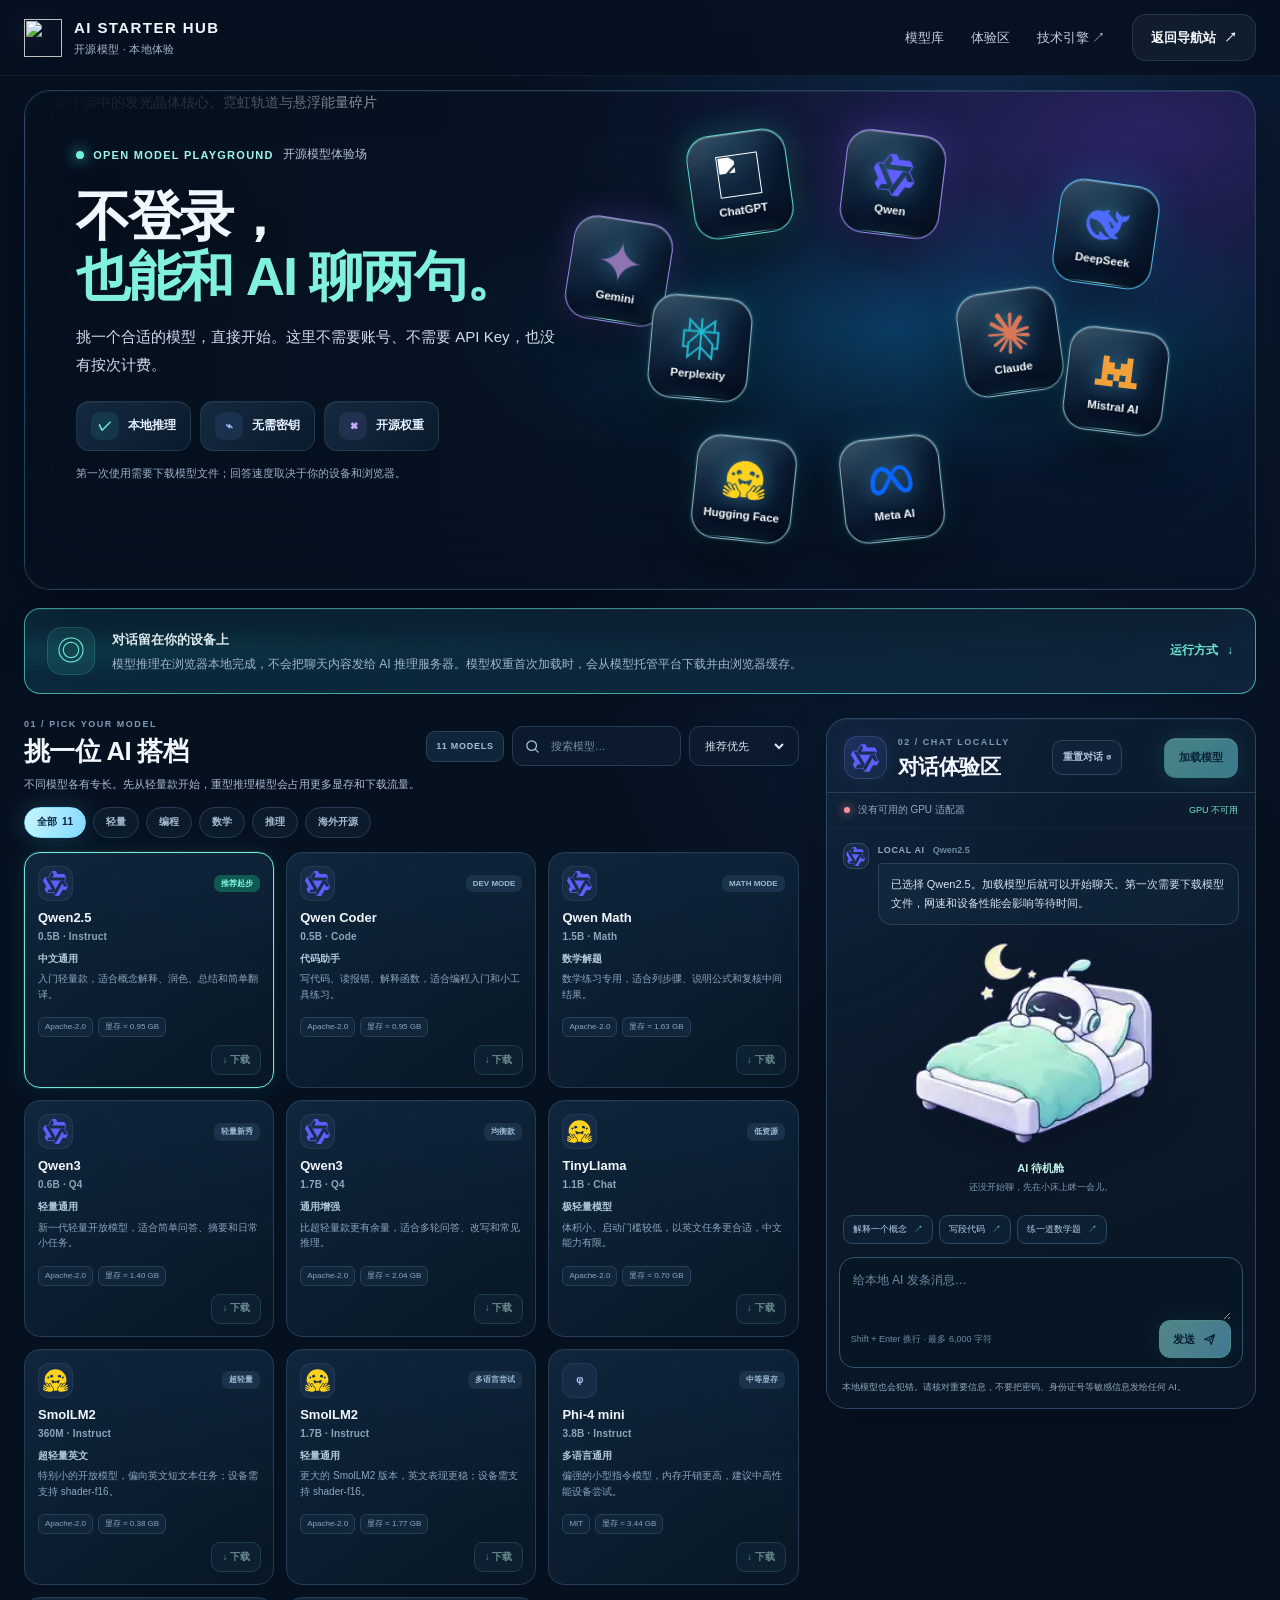
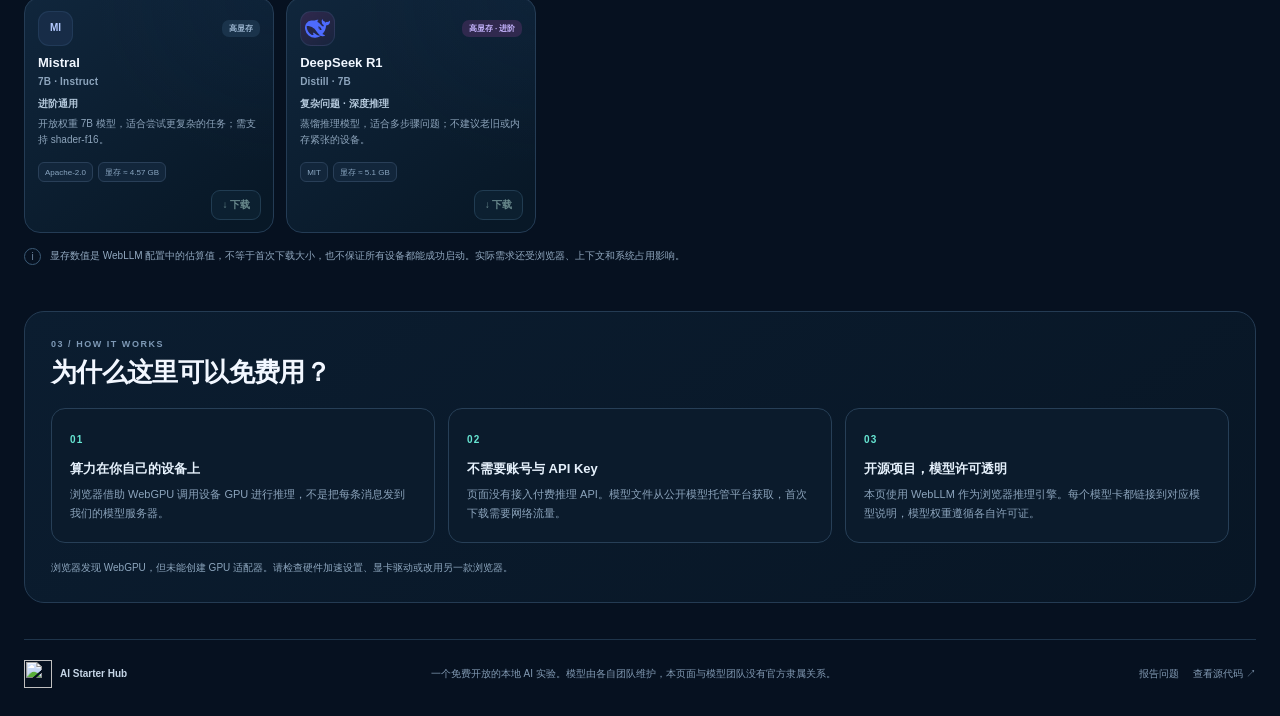
==== ai-lab/index.html @ bb4876e5 "Use authentic brand marks and self-host vector logos" ====
<!doctype html>
<html lang="zh-CN">
<head>
  <meta charset="utf-8">
  <meta name="viewport" content="width=device-width,initial-scale=1">
  <meta name="theme-color" content="#101a31">
  <meta name="robots" content="index,follow">
  <title>本地 AI 实验室 · 免费体验开源模型 | AI Starter Hub</title>
  <meta name="description" content="无需注册、无需 API Key，直接在浏览器中体验开源 AI 模型。包含中文通用、代码、数学和深度推理模型，推理在本地设备运行。">
  <link rel="canonical" href="https://starterhub-dev.github.io/ai-tools/ai-lab/">
  <link rel="icon" href="../favicon.svg" type="image/svg+xml">
  <meta property="og:type" content="website">
  <meta property="og:site_name" content="AI Starter Hub">
  <meta property="og:title" content="本地 AI 实验室 · AI Starter Hub">
  <meta property="og:description" content="不登录、不填 API Key，直接在浏览器里体验开源 AI 模型。">
  <meta property="og:url" content="https://starterhub-dev.github.io/ai-tools/ai-lab/">
  <link rel="stylesheet" href="lab.css?v=20261016-official-logos-14">
  <script type="application/ld+json">{"@context":"https://schema.org","@type":"WebApplication","name":"AI Starter Hub 本地 AI 实验室","url":"https://starterhub-dev.github.io/ai-tools/ai-lab/","applicationCategory":"AIApplication","operatingSystem":"Modern browser with WebGPU","description":"在浏览器端运行开源语言模型的免费体验页。","offers":{"@type":"Offer","price":"0","priceCurrency":"USD"}}</script>
</head>
<body>
  <header class="topbar">
    <div class="topbar-inner">
      <a class="brand" href="../" aria-label="返回 AI Starter Hub 首页">
        <img src="../ai-starter-hub-mark.svg" alt="" width="38" height="38">
        <span><strong>AI STARTER HUB</strong><small>开源模型 · 本地体验</small></span>
      </a>
      <nav class="top-links" aria-label="页面导航">
        <a href="#models">模型库</a>
        <a href="#chat">体验区</a>
        <a href="https://github.com/mlc-ai/web-llm" target="_blank" rel="noopener noreferrer">技术引擎 ↗</a>
        <a class="back-link" href="../">返回导航站 <span aria-hidden="true">↗</span></a>
      </nav>
    </div>
  </header>

  <main class="page-shell">
    <section class="hero">
      <div class="hero-copy">
        <div class="eyebrow"><span class="eyebrow-dot"></span> OPEN MODEL PLAYGROUND <span class="eyebrow-cn">开源模型体验场</span></div>
        <h1>不登录，<br><span>也能和 AI 聊两句。</span></h1>
        <p class="hero-lede">挑一个合适的模型，直接开始。这里不需要账号、不需要 API Key，也没有按次计费。</p>
        <div class="hero-points">
          <span><i class="point-icon point-shield">✓</i> 本地推理</span>
          <span><i class="point-icon point-key">⌁</i> 无需密钥</span>
          <span><i class="point-icon point-open">⌘</i> 开源权重</span>
        </div>
        <p class="hero-caveat">第一次使用需要下载模型文件；回答速度取决于你的设备和浏览器。</p>
      </div>
      <div class="hero-art" aria-label="AI 品牌星云主视觉">
        <img class="hero-nebula-image" src="https://cdn.openart.ai/openart-uploads/production/attachment-transfers/6f2ab2829d4236ebd4e9d60ba35c15cff63a21f1304e07e8ac52e4d75f2e100c.jpg?v=20261016-nebula-4k-10" width="1800" height="550" alt="深蓝宇宙中的发光晶体核心、霓虹轨道与悬浮能量碎片" fetchpriority="high" decoding="async">
        <div class="hero-brand-cloud" aria-label="AI 品牌标识">
          <span class="hero-brand-tile hero-brand-chatgpt"><img src="https://upload.wikimedia.org/wikipedia/commons/0/04/ChatGPT_logo.svg?v=20261016-hero-alignment-12" alt="" loading="eager" decoding="async"><b>ChatGPT</b></span>
          <span class="hero-brand-tile hero-brand-gemini"><img src="assets/logos/gemini.svg" alt="" loading="eager" decoding="async"><b>Gemini</b></span>
          <span class="hero-brand-tile hero-brand-qwen"><img src="assets/logos/qwen.svg" alt="" loading="eager" decoding="async"><b>Qwen</b></span>
          <span class="hero-brand-tile hero-brand-deepseek"><img src="assets/logos/deepseek.svg" alt="" loading="eager" decoding="async"><b>DeepSeek</b></span>
          <span class="hero-brand-tile hero-brand-claude"><img src="assets/logos/claude.svg" alt="" loading="eager" decoding="async"><b>Claude</b></span>
          <span class="hero-brand-tile hero-brand-mistral"><img src="assets/logos/mistral.svg" alt="" loading="eager" decoding="async"><b>Mistral AI</b></span>
          <span class="hero-brand-tile hero-brand-meta"><img src="assets/logos/meta.svg" alt="" loading="eager" decoding="async"><b>Meta AI</b></span>
          <span class="hero-brand-tile hero-brand-perplexity"><img src="assets/logos/perplexity.svg" alt="" loading="eager" decoding="async"><b>Perplexity</b></span>
          <span class="hero-brand-tile hero-brand-hf"><img src="assets/logos/huggingface.svg" alt="" loading="eager" decoding="async"><b>Hugging Face</b></span>
        </div>
      </div>
    </section>

    <section class="privacy-strip" aria-label="隐私与运行方式">
      <span class="privacy-mark" aria-hidden="true">◎</span>
      <div><strong>对话留在你的设备上</strong><p>模型推理在浏览器本地完成，不会把聊天内容发给 AI 推理服务器。模型权重首次加载时，会从模型托管平台下载并由浏览器缓存。</p></div>
      <a href="#how-it-works">运行方式 <span aria-hidden="true">↓</span></a>
    </section>

    <section class="lab-layout" id="models">
      <div class="model-side">
        <div class="section-topline">
          <div class="section-heading">
            <div><span class="section-kicker">01 / PICK YOUR MODEL</span><h2>挑一位 AI 搭档</h2></div>
          </div>
          <div class="model-tools">
            <span class="model-count" id="modelCount">11 MODELS</span>
            <label class="model-search" for="modelSearch">
              <svg viewBox="0 0 24 24" aria-hidden="true"><circle cx="10.8" cy="10.8" r="6.8" fill="none" stroke="currentColor" stroke-width="1.8"/><path d="m16 16 4 4" fill="none" stroke="currentColor" stroke-width="1.8" stroke-linecap="round"/></svg>
              <input id="modelSearch" type="search" placeholder="搜索模型…" autocomplete="off" spellcheck="false">
            </label>
            <label class="model-sort" for="modelSort">
              <span class="sr-only">模型排序</span>
              <select id="modelSort">
                <option value="recommended">推荐优先</option>
                <option value="memory">显存从低到高</option>
                <option value="large">显存从高到低</option>
                <option value="name">按名称排序</option>
              </select>
            </label>
          </div>
        </div>
        <p class="section-intro">不同模型各有专长。先从轻量款开始，重型推理模型会占用更多显存和下载流量。</p>

        <div class="model-filters" id="modelFilters" role="group" aria-label="筛选本地模型">
          <button type="button" class="model-filter is-active" data-filter="all" aria-pressed="true">全部 <span id="allModelCount">11</span></button>
          <button type="button" class="model-filter" data-filter="light" aria-pressed="false">轻量</button>
          <button type="button" class="model-filter" data-filter="coding" aria-pressed="false">编程</button>
          <button type="button" class="model-filter" data-filter="math" aria-pressed="false">数学</button>
          <button type="button" class="model-filter" data-filter="reasoning" aria-pressed="false">推理</button>
          <button type="button" class="model-filter" data-filter="global" aria-pressed="false">海外开源</button>
        </div>
        <div class="model-grid" id="modelGrid" role="group" aria-label="选择本地 AI 模型"></div>

        <div class="model-footnote"><span class="footnote-icon" aria-hidden="true">i</span><p>显存数值是 WebLLM 配置中的估算值，不等于首次下载大小，也不保证所有设备都能成功启动。实际需求还受浏览器、上下文和系统占用影响。</p></div>
      </div>

      <section class="chat-panel" id="chat" aria-labelledby="chat-title">
        <div class="chat-head">
          <div class="chat-heading">
            <span class="chat-mark" id="chatModelLogo" aria-hidden="true" title="当前模型"><img src="assets/logos/qwen.svg" alt=""></span>
            <div><span class="section-kicker">02 / CHAT LOCALLY</span><h2 id="chat-title">对话体验区</h2></div>
          </div>
          <button class="quiet-button" id="clearChat" type="button" title="清空当前对话">重置对话 ↺</button>
        </div>

        <div class="runtime-status" id="runtimeStatus" role="status" aria-live="polite">
          <span class="status-light"></span><span id="statusText">模型尚未加载</span><span class="status-spacer"></span><span id="gpuBadge">正在检查 WebGPU…</span>
        </div>
        <div class="progress-wrap" id="progressWrap" hidden><div class="progress-label"><span id="progressText">准备模型资源…</span><strong id="progressPercent">0%</strong></div><div class="progress-track"><span id="progressBar"></span></div></div>

        <div class="chat-messages" id="chatMessages" aria-live="polite" aria-relevant="additions text">
          <article class="message message-assistant welcome-message">
            <span class="message-avatar avatar-ai" aria-hidden="true">✦</span>
            <div class="message-content"><div class="message-label">LOCAL AI <span>本地模型</span></div><div class="message-body">你好！先在左边选一个模型，再给我一个小任务。第一次加载需要一点耐心，下载完成后浏览器会尽量缓存模型文件。</div></div>
          </article>
        </div>

        <div class="starter-prompts" aria-label="试试这些问题">
          <button type="button" data-prompt="用通俗易懂的中文解释什么是人工智能，并举一个生活中的例子。">解释一个概念 <span>↗</span></button>
          <button type="button" data-prompt="请写一个简单的 HTML + CSS 按钮示例，并解释每一部分的作用。">写段代码 <span>↗</span></button>
          <button type="button" data-prompt="请出一道适合初学者的比例应用题，并一步一步讲解解题方法。">练一道数学题 <span>↗</span></button>
        </div>

        <form class="composer" id="chatForm">
          <label class="sr-only" for="promptInput">输入问题</label>
          <textarea id="promptInput" rows="2" placeholder="给本地 AI 发条消息…" maxlength="6000" required></textarea>
          <div class="composer-bottom"><span>Shift + Enter 换行 · 最多 6,000 字符</span><button class="send-button" id="sendButton" type="submit"><span>发送</span><svg viewBox="0 0 24 24" aria-hidden="true"><path d="M4 12 20 4l-5 16-3-7-8-1Zm8 1 8-9" fill="none" stroke="currentColor" stroke-width="1.8" stroke-linecap="round" stroke-linejoin="round"/></svg></button></div>
        </form>
        <div class="chat-disclaimer">本地模型也会犯错。请核对重要信息，不要把密码、身份证号等敏感信息发给任何 AI。</div>
      </section>
    </section>

    <section class="how-section" id="how-it-works">
      <div class="section-heading"><div><span class="section-kicker">03 / HOW IT WORKS</span><h2>为什么这里可以免费用？</h2></div></div>
      <div class="how-grid">
        <article><span class="how-number">01</span><h3>算力在你自己的设备上</h3><p>浏览器借助 WebGPU 调用设备 GPU 进行推理，不是把每条消息发到我们的模型服务器。</p></article>
        <article><span class="how-number">02</span><h3>不需要账号与 API Key</h3><p>页面没有接入付费推理 API。模型文件从公开模型托管平台获取，首次下载需要网络流量。</p></article>
        <article><span class="how-number">03</span><h3>开源项目，模型许可透明</h3><p>本页使用 WebLLM 作为浏览器推理引擎。每个模型卡都链接到对应模型说明，模型权重遵循各自许可证。</p></article>
      </div>
      <p class="support-note" id="supportNote">准备检查运行环境…</p>
    </section>
  </main>

  <footer class="site-footer">
    <a class="footer-brand" href="../"><img src="../ai-starter-hub-mark.svg" alt="" width="28" height="28"> AI Starter Hub</a>
    <p>一个免费开放的本地 AI 实验。模型由各自团队维护，本页面与模型团队没有官方隶属关系。</p>
    <div><a href="https://github.com/starterhub-dev/ai-tools/issues/new/choose" target="_blank" rel="noopener noreferrer">报告问题</a><a href="https://github.com/starterhub-dev/ai-tools" target="_blank" rel="noopener noreferrer">查看源代码 ↗</a></div>
  </footer>
  <script src="../analytics-config.js"></script>
  <script src="../analytics.js" defer></script>
  <script type="module" src="lab.js?v=20261016-dark-reference"></script>
</body>
</html>
---- ai-lab/lab.css ----
/* AI Starter Hub · Local AI Lab
   A single, intentional design system. Keep the model/chat behavior in lab.js. */
:root{
  color-scheme:dark;
  --bg:#061120;--bg-2:#08182a;--panel:#0a1b2e;--panel-2:#0c2137;
  --line:#243b54;--line-bright:#315773;--ink:#f1f7ff;--muted:#9db1c8;
  --soft:#718aa6;--teal:#73f0dc;--cyan:#63dfff;--blue:#77a8ff;
  --violet:#a99aff;--shadow:0 22px 70px #0005;
  --radius:20px;--page:min(1480px,calc(100% - 48px));
}
*{box-sizing:border-box}
html{scroll-behavior:smooth;scroll-padding-top:90px}
body{margin:0;background:radial-gradient(ellipse at 76% 0%,#10284a 0,transparent 35%),var(--bg);color:var(--ink);font:14px/1.65 Inter,-apple-system,BlinkMacSystemFont,"Segoe UI","PingFang SC","Microsoft YaHei",sans-serif}
button,input,select,textarea{font:inherit}
button,a{-webkit-tap-highlight-color:transparent}
a{color:inherit}
button{color:inherit}
button:focus-visible,a:focus-visible,input:focus-visible,select:focus-visible,textarea:focus-visible{outline:2px solid var(--teal);outline-offset:3px}
[hidden]{display:none!important}
.sr-only{position:absolute;width:1px;height:1px;padding:0;margin:-1px;overflow:hidden;clip:rect(0,0,0,0);white-space:nowrap;border:0}

/* Header */
.topbar{height:76px;position:sticky;top:0;z-index:30;background:#061120e8;border-bottom:1px solid #b4d9ff12;backdrop-filter:blur(22px);-webkit-backdrop-filter:blur(22px)}
.topbar-inner{width:var(--page);height:100%;margin:auto;display:flex;align-items:center;justify-content:space-between;gap:22px}
.brand{display:flex;align-items:center;gap:12px;text-decoration:none;min-width:0}
.brand img{display:block;flex:none;filter:drop-shadow(0 0 12px #a5dcff26)}
.brand>span{display:flex;flex-direction:column;line-height:1.25}
.brand strong{font-size:14px;letter-spacing:.105em;font-weight:900}
.brand small{font-size:10px;color:#8fa4bd;margin-top:5px;letter-spacing:.03em}
.top-links{display:flex;align-items:center;gap:clamp(14px,2.1vw,30px);font-size:12px;color:#c2d1e2}
.top-links a{text-decoration:none;transition:color .2s}
.top-links a:hover{color:var(--teal)}
.top-links .back-link{display:inline-flex;align-items:center;gap:8px;padding:11px 16px;border:1px solid #8fa9c52b;border-radius:12px;background:#e5f0ff0d;color:#f5f8ff;font-weight:700}

/* Hero: background art is a separate asset; brand cards remain real HTML. */
.page-shell{width:var(--page);margin:0 auto}
.hero{position:relative;isolation:isolate;min-height:clamp(390px,35vw,500px);margin:14px 0 18px;padding:clamp(34px,4vw,58px) clamp(26px,3.4vw,52px);overflow:hidden;border:1px solid #2a4c681f;border-radius:26px;background:radial-gradient(ellipse at 78% 45%,#0b4876a0 0%,transparent 47%),radial-gradient(ellipse at 94% 10%,#45338d60 0%,transparent 39%),linear-gradient(112deg,#061120 0%,#07172a 52%,#08192e 100%)}
.hero:before{content:"";position:absolute;inset:0;z-index:0;pointer-events:none;background:linear-gradient(90deg,#061120 0%,#061120f2 19%,#061120c9 38%,#06112050 55%,transparent 75%),linear-gradient(0deg,#06112070 0%,transparent 35%)}
.hero:after{content:"";position:absolute;inset:0;z-index:0;pointer-events:none;border-radius:inherit;box-shadow:inset 0 0 0 1px #d2f6ff08,inset 0 -50px 100px #06112030}
.hero-copy{position:relative;z-index:4;width:min(46%,620px);max-width:620px}
.eyebrow{display:flex;align-items:center;gap:9px;flex-wrap:wrap;font-size:10px;font-weight:850;letter-spacing:.12em;color:#9df6e8}
.eyebrow-dot{width:8px;height:8px;border-radius:50%;background:var(--teal);box-shadow:0 0 14px #67ffe4}
.eyebrow-cn{font-size:11px;letter-spacing:0;color:#b4c5d9;font-weight:550}
.hero h1{margin:22px 0 15px;font-size:clamp(34px,4.15vw,58px);line-height:1.12;letter-spacing:-.045em;font-weight:900;text-wrap:balance}
.hero h1 span{color:#7ff1dc;text-shadow:0 0 32px #49dcc51b}
.hero-lede{max-width:510px;margin:0;color:#c0d0e0;font-size:clamp(13px,1.25vw,17px);line-height:1.8}
.hero-points{display:flex;flex-wrap:wrap;gap:10px;margin:22px 0 13px}
.hero-points>span{display:inline-flex;align-items:center;gap:9px;min-height:48px;padding:8px 13px;border:1px solid #7196b42b;border-radius:13px;background:linear-gradient(135deg,#16283dce,#0c1a2dce);color:#e6f1ff;font-size:12px;font-weight:750;box-shadow:inset 0 1px #ffffff08}
.point-icon{display:grid;place-items:center;width:28px;height:28px;border-radius:9px;font-style:normal;font-size:14px;background:#2fdbc31c;color:var(--teal)}
.point-key{background:#609dff1c;color:#9bc4ff}.point-open{background:#b18aff1c;color:#cbb0ff}
.hero-caveat{margin:0;color:#7f96b0;font-size:10px;line-height:1.6}
.hero-art{position:absolute;inset:0;z-index:1;overflow:hidden;pointer-events:none}
.hero-nebula-image{display:block;position:absolute;inset:0;width:100%;height:100%;max-width:none;max-height:none;object-fit:cover;object-position:73% center;opacity:.96;mix-blend-mode:screen;filter:saturate(1.12) contrast(1.06);-webkit-mask-image:linear-gradient(90deg,transparent 0%,#0000001a 17%,#0000009c 38%,#000 55%);mask-image:linear-gradient(90deg,transparent 0%,#0000001a 17%,#0000009c 38%,#000 55%)}
.hero-brand-cloud{position:absolute;inset:0;z-index:2;pointer-events:none}
.hero-brand-tile{position:absolute;display:flex;flex-direction:column;align-items:center;justify-content:center;gap:7px;width:clamp(68px,6.1vw,94px);height:clamp(70px,6.3vw,96px);padding:9px 5px 7px;overflow:hidden;border:1px solid #b7eaff8c;border-radius:19px;background:linear-gradient(145deg,#172d47f0,#07172beF);box-shadow:0 12px 28px #0005,0 0 22px #28cfff20,inset 0 1px #e6ffff2d;backdrop-filter:blur(10px);-webkit-backdrop-filter:blur(10px);color:#eff8ff;text-align:center}
.hero-brand-tile:before{content:"";position:absolute;inset:1px;border-radius:17px;background:linear-gradient(140deg,#ffffff10,transparent 45%);pointer-events:none}
.hero-brand-tile img{position:relative;z-index:1;display:block;width:clamp(28px,2.6vw,39px);height:clamp(28px,2.6vw,39px);max-width:none;max-height:none;object-fit:contain;filter:drop-shadow(0 0 8px #6bcaff3c)}
.hero-brand-tile b{position:relative;z-index:1;display:block;width:100%;font-size:clamp(8px,.72vw,11px);line-height:1.1;font-weight:850;letter-spacing:.01em;white-space:nowrap;text-shadow:0 1px 5px #0009}
.hero-brand-chatgpt{left:49%;top:12%;transform:rotate(-8deg);border-color:#66e8d9a6}
.hero-brand-gemini{left:40%;top:35%;transform:rotate(9deg);border-color:#9e90ffad}
.hero-brand-qwen{left:65%;top:7%;transform:rotate(7deg);border-color:#9c8bffad}
.hero-brand-deepseek{right:4.5%;top:22%;transform:rotate(8deg);border-color:#59caffb5}
.hero-brand-claude{left:73%;top:49%;transform:rotate(-8deg);border-color:#ffb18db0}
.hero-brand-mistral{right:4%;top:66%;transform:rotate(7deg);border-color:#ffbd91a6}
.hero-brand-meta{left:66%;top:77%;transform:rotate(-6deg);border-color:#73a9ffad}
.hero-brand-perplexity{left:47%;top:59%;transform:rotate(5deg);border-color:#66e5e7ad}
.hero-brand-hf{left:53%;top:78%;transform:rotate(6deg);border-color:#ffd47db0}

/* Local inference note */
.privacy-strip{display:flex;align-items:center;gap:17px;margin:0 0 24px;padding:18px 22px;border:1px solid #5eead42d;border-radius:16px;background:linear-gradient(100deg,#0b2a3cdd,#0b1d30e8);box-shadow:inset 0 1px #ffffff07}
.privacy-mark{display:grid;place-items:center;flex:none;width:48px;height:48px;border-radius:15px;background:#47d9c51c;border:1px solid #60f0da2d;color:var(--teal);font-size:28px;line-height:1}
.privacy-strip>div{min-width:0;flex:1}
.privacy-strip strong{font-size:13px;color:#effbff}
.privacy-strip p{margin:4px 0 0;color:#8da8bd;font-size:11px;line-height:1.65}
.privacy-strip>a{flex:none;text-decoration:none;color:var(--teal);font-size:12px;font-weight:800;white-space:nowrap}
.privacy-strip>a span{margin-left:6px}

/* Model library + local chat */
.lab-layout{display:grid;grid-template-columns:minmax(0,1.58fr) minmax(330px,.92fr);align-items:start;gap:24px}
.model-side{min-width:0}
.section-topline{display:flex;align-items:end;justify-content:space-between;gap:18px;margin:0 0 9px}
.section-heading{display:flex;align-items:end;justify-content:space-between;gap:18px;min-width:0}
.section-kicker{display:block;color:#7e99b6;font-size:9px;line-height:1.5;font-weight:850;letter-spacing:.17em}
.section-heading h2,.chat-heading h2{margin:4px 0 0;color:#f2f7ff;font-size:clamp(21px,2vw,27px);line-height:1.2;letter-spacing:-.025em}
.model-tools{display:flex;align-items:center;justify-content:flex-end;gap:8px;flex-wrap:wrap}
.model-count{padding:7px 9px;border:1px solid #29425c;border-radius:9px;background:#10243a;color:#a7bdd4;font-size:9px;font-weight:850;letter-spacing:.08em;white-space:nowrap}
.model-search,.model-sort{display:flex;align-items:center;gap:8px;height:40px;padding:0 11px;border:1px solid #263c54;border-radius:11px;background:#0b1b2d;color:#a9bfd6}
.model-search svg{width:17px;height:17px;flex:none}
.model-search input{width:120px;min-width:70px;max-width:170px;border:0;outline:0;background:transparent;color:#eef7ff;font-size:11px}
.model-search input::placeholder{color:#7890aa}
.model-sort select{max-width:140px;border:0;outline:0;background:transparent;color:#d8e6f6;font-size:11px;cursor:pointer}
.model-sort option{background:#0a1b2e;color:#f3f8ff}
.section-intro{margin:0 0 13px;color:#8ca2b9;font-size:11px;line-height:1.7}
.model-filters{display:flex;gap:7px;flex-wrap:wrap;margin:0 0 14px}
.model-filter{display:inline-flex;align-items:center;gap:5px;min-height:31px;padding:5px 12px;border:1px solid #263b53;border-radius:999px;background:#0b1b2c;color:#a9bdd2;font-size:10px;font-weight:750;cursor:pointer;transition:background .18s,border-color .18s,color .18s,transform .18s}
.model-filter:hover{border-color:#4a7994;color:#e9f7ff}
.model-filter.is-active{border-color:#7bdfff;background:linear-gradient(110deg,#c6f7ff,#82d9ff);color:#06203b;box-shadow:0 0 20px #5acfff22}
.model-grid{display:grid;grid-template-columns:repeat(3,minmax(0,1fr));gap:12px}
.model-card{position:relative;display:flex;flex-direction:column;min-width:0;min-height:208px;overflow:hidden;border:1px solid #243c55;border-radius:16px;background:linear-gradient(145deg,#0e2135,#091828 90%);box-shadow:inset 0 1px #ffffff06;transition:transform .2s,border-color .2s,box-shadow .2s}
.model-card:hover{transform:translateY(-2px);border-color:#456c88;box-shadow:0 12px 30px #0002,inset 0 1px #ffffff0b}
.model-card-featured{border-color:#3bcbb2a1;background:radial-gradient(ellipse at 0 0,#1d776d22,transparent 58%),linear-gradient(145deg,#0e2938,#091828 90%)}
.model-card.is-active{border-color:#6ee8d4;box-shadow:0 0 0 1px #6ee8d41c,0 0 26px #26cdb41b,inset 0 1px #ffffff0b}
.model-card-select{display:flex;flex:1;flex-direction:column;align-items:stretch;gap:0;width:100%;min-width:0;padding:13px 13px 8px;border:0;background:transparent;text-align:left;cursor:pointer}
.model-card-top{display:flex;align-items:center;justify-content:space-between;gap:8px;margin-bottom:9px}
.model-logo{display:grid;place-items:center;flex:none;width:35px;height:35px;border-radius:11px;background:#172c47;border:1px solid #37577b55}
.model-logo img{display:block;width:25px;height:25px;object-fit:contain}
.model-logo.logo-fallback{color:#b3c9ff;font-size:10px;font-weight:900}
.recommend-tag,.heavy-tag,.type-tag{max-width:110px;padding:4px 7px;border-radius:7px;background:#1a334b;color:#9db7d2;font-size:8px;line-height:1.2;font-weight:850;white-space:nowrap;overflow:hidden;text-overflow:ellipsis}
.recommend-tag{background:#0f5b51;color:#83f7dc}.heavy-tag{background:#30294e;color:#c6b5ff}
.model-name{display:block;color:#f1f7ff;font-size:13px;line-height:1.3;font-weight:850;overflow-wrap:anywhere}
.model-name small{display:block;margin-top:3px;color:#8da5bd;font-size:10px;font-weight:550;letter-spacing:.02em}
.model-type{display:block;margin-top:8px;color:#b5c9dc;font-size:10px;font-weight:800}
.model-desc{display:-webkit-box;min-height:34px;margin-top:4px;overflow:hidden;color:#8da4bb;font-size:10px;line-height:1.55;-webkit-line-clamp:2;-webkit-box-orient:vertical}
.model-meta{display:flex;flex-wrap:wrap;gap:5px;margin-top:auto;padding-top:12px}
.model-meta span{display:inline-flex;align-items:center;min-height:20px;padding:3px 6px;border:1px solid #293f58;border-radius:6px;background:#12263b;color:#89a5c0;font-size:8px;line-height:1.2}
.model-card-actions{display:flex;justify-content:flex-end;padding:0 12px 12px}
.model-download{display:inline-flex;align-items:center;justify-content:center;gap:5px;min-height:30px;padding:5px 10px;border:1px solid #3a617d;border-radius:9px;background:#10283a;color:#c9f9f0;font-size:10px;font-weight:850;cursor:pointer;transition:background .18s,border-color .18s}
.model-download:hover{border-color:var(--teal);background:#123b43}
.model-download:disabled{opacity:.5;cursor:not-allowed}
.model-empty-state{grid-column:1/-1;padding:28px 18px;border:1px dashed #2e4963;border-radius:15px;color:#93a9c0;text-align:center}
.model-footnote{display:flex;align-items:flex-start;gap:9px;margin:15px 0 0;color:#6f89a3;font-size:10px;line-height:1.6}
.model-footnote p{margin:0}
.footnote-icon{display:grid;place-items:center;flex:none;width:17px;height:17px;border:1px solid #3b5a76;border-radius:50%;font-size:10px}

/* Chat panel */
.chat-panel{position:sticky;top:94px;display:flex;flex-direction:column;min-width:0;overflow:hidden;border:1px solid #2b435b;border-radius:21px;background:linear-gradient(160deg,#0d2034,#081726 82%);box-shadow:var(--shadow),inset 0 1px #ffffff08}
.chat-head{display:flex;align-items:center;justify-content:space-between;gap:12px;padding:17px 17px 13px;border-bottom:1px solid #d2e8ff0b}
.chat-heading{display:flex;align-items:center;gap:11px;min-width:0}
.chat-heading h2{font-size:21px}
.chat-mark{display:grid;place-items:center;flex:none;width:43px;height:43px;border:1px solid #5268a666;border-radius:14px;background:linear-gradient(145deg,#202f62,#142a42);box-shadow:0 0 20px #6e6bff17}
.chat-mark img{width:28px;height:28px;object-fit:contain}
.selected-model-logo-image{width:28px;height:28px;object-fit:contain}
.quiet-button{flex:none;padding:8px 10px;border:1px solid #2d455d;border-radius:10px;background:#102238;color:#b2c5d9;font-size:10px;font-weight:750;cursor:pointer}
.quiet-button:hover{border-color:#54758f;color:#f0f8ff}
.runtime-status{display:flex;align-items:center;gap:8px;min-height:35px;padding:8px 17px;color:#93a9c0;font-size:10px;border-bottom:1px solid #d2e8ff08}
.status-light{width:6px;height:6px;border-radius:50%;background:#7388a1;box-shadow:0 0 8px #7388a14a}
.runtime-status.is-ready .status-light{background:#69ebc9;box-shadow:0 0 10px #69ebc9}
.runtime-status.is-loading .status-light{background:#ffd17a;box-shadow:0 0 10px #ffd17a}
.runtime-status.is-error .status-light{background:#ff8f9b;box-shadow:0 0 10px #ff8f9b}
.status-spacer{flex:1}
#gpuBadge{color:#75e5ce;font-size:9px;white-space:nowrap}
.progress-wrap{padding:12px 17px;border-bottom:1px solid #d2e8ff0a}
.progress-label{display:flex;justify-content:space-between;gap:10px;margin-bottom:7px;color:#a7bed4;font-size:10px}
.progress-label strong{color:#8df2dc}
.progress-track{height:5px;overflow:hidden;border-radius:99px;background:#1d3449}
.progress-track span{display:block;width:0;height:100%;border-radius:inherit;background:linear-gradient(90deg,#55d8ca,#79bfff);box-shadow:0 0 12px #4be4dc80;transition:width .2s}
.chat-messages{display:flex;flex-direction:column;gap:12px;min-height:220px;max-height:min(56vh,520px);overflow:auto;padding:15px 16px 12px;scrollbar-color:#35506b transparent;scrollbar-width:thin}
.message{display:flex;align-items:flex-start;gap:9px;max-width:100%;min-width:0}
.message-avatar{display:grid;place-items:center;flex:none;width:26px;height:26px;border-radius:9px;border:1px solid #334b6a;background:#172a43;color:#b7d3ff}
.message-avatar img{width:19px;height:19px;object-fit:contain}
.avatar-user{background:#164d4b;border-color:#2b9286;color:#c6fff4;font-size:11px}
.message-content{flex:1;min-width:0}
.message-label{margin:0 0 5px;color:#8fa9c3;font-size:9px;font-weight:850;letter-spacing:.07em}
.message-label span{margin-left:5px;color:#6d89a4;font-weight:550;letter-spacing:0}
.message-body{padding:11px 12px;border:1px solid #2b4157;border-radius:4px 13px 13px 13px;background:linear-gradient(145deg,#12273d,#0d2033);color:#d5e4f2;font-size:11px;line-height:1.75;overflow-wrap:anywhere;white-space:pre-wrap}
.message-user{flex-direction:row-reverse}
.message-user .message-body{border-color:#236a69;background:linear-gradient(145deg,#10433f,#0e3038);border-radius:13px 4px 13px 13px}
.message-user .message-label{text-align:right}
.message-body pre{max-width:100%;overflow:auto;padding:11px;border:1px solid #2a4057;border-radius:9px;background:#06111f;font-size:10px}
.message-body code{font-family:ui-monospace,SFMono-Regular,Consolas,monospace;font-size:.92em}
.sleeping-bot{display:flex;flex-direction:column;align-items:center;gap:3px;padding:2px 8px 8px;text-align:center}
.sleeping-bot img{display:block;width:min(78%,280px);height:auto;max-height:220px;object-fit:contain;filter:drop-shadow(0 12px 25px #0003);animation:bot-float 5s ease-in-out infinite}
.sleeping-bot strong{margin-top:0;color:#c8f8ef;font-size:11px;font-weight:850}
.sleeping-bot span{color:#7e99b2;font-size:9px}
@keyframes bot-float{0%,100%{transform:translateY(0)}50%{transform:translateY(-5px)}}
.starter-prompts{display:flex;flex-wrap:wrap;gap:6px;padding:0 16px 13px}
.starter-prompts button{display:inline-flex;align-items:center;gap:7px;min-height:29px;padding:5px 9px;border:1px solid #2c4962;border-radius:9px;background:#0d2033;color:#b5cce0;font-size:9px;cursor:pointer;transition:border-color .18s,color .18s,background .18s}
.starter-prompts button:hover{border-color:#53c9c3;background:#10303a;color:#dffff9}
.starter-prompts button span{color:#72e5d6}
.composer{margin:0 12px 12px;padding:10px 11px 9px;border:1px solid #34546e;border-radius:15px;background:#071625;box-shadow:inset 0 1px #ffffff05;transition:border-color .18s,box-shadow .18s}
.composer:focus-within{border-color:#4fb8b2;box-shadow:0 0 0 3px #3be0ce0b}
.composer textarea{display:block;width:100%;min-height:52px;max-height:150px;resize:vertical;padding:3px 2px 9px;border:0;outline:0;background:transparent;color:#eef8ff;font-size:12px;line-height:1.6}
.composer textarea::placeholder{color:#6f89a3}
.composer-bottom{display:flex;align-items:center;justify-content:space-between;gap:10px;color:#6f89a3;font-size:9px}
.send-button{display:inline-flex;align-items:center;justify-content:center;gap:7px;min-height:38px;padding:7px 13px;border:1px solid #92fff1;border-radius:11px;background:linear-gradient(120deg,#9bf7e9,#7edaff);color:#05253b;font-size:11px;font-weight:900;box-shadow:0 0 20px #6ce9db22;cursor:pointer;transition:transform .18s,filter .18s}
.send-button:hover{transform:translateY(-1px);filter:brightness(1.06)}
.send-button:disabled{opacity:.5;cursor:not-allowed;transform:none}
.send-button svg{width:15px;height:15px}
.chat-disclaimer{padding:0 15px 13px;color:#657f99;font-size:9px;line-height:1.6}

/* Explanation section + footer */
.how-section{margin:46px 0 36px;padding:26px;border:1px solid #243b53;border-radius:20px;background:linear-gradient(145deg,#0b1d30,#081625)}
.how-section .section-heading h2{margin-top:5px}
.how-grid{display:grid;grid-template-columns:repeat(3,minmax(0,1fr));gap:13px;margin-top:20px}
.how-grid article{padding:18px;border:1px solid #273f57;border-radius:14px;background:#0b1b2c}
.how-number{color:#67e6d3;font-size:10px;font-weight:900;letter-spacing:.13em}
.how-grid h3{margin:8px 0 6px;color:#e6f1fc;font-size:13px}
.how-grid p{margin:0;color:#8ca4bc;font-size:11px;line-height:1.75}
.support-note{margin:17px 0 0;color:#8da6be;font-size:10px}
.site-footer{display:flex;align-items:center;justify-content:space-between;gap:20px;width:var(--page);margin:0 auto;padding:20px 0 28px;border-top:1px solid #1e344a;color:#6f89a3;font-size:10px}
.footer-brand{display:flex;align-items:center;gap:8px;color:#c5d5e6;text-decoration:none;font-weight:850;white-space:nowrap}
.footer-brand img{display:block}
.site-footer p{max-width:470px;margin:0}
.site-footer>div{display:flex;gap:14px;white-space:nowrap}
.site-footer>div a{text-decoration:none}
.site-footer>div a:hover{color:var(--teal)}

/* Laptop */
@media(max-width:1180px){
  :root{--page:min(calc(100% - 36px),1480px)}
  .lab-layout{grid-template-columns:minmax(0,1.3fr) minmax(310px,.9fr);gap:16px}
  .model-grid{grid-template-columns:repeat(2,minmax(0,1fr))}
  .model-tools{gap:6px}
  .model-search input{width:100px}
  .hero-copy{width:49%}
  .hero-brand-tile{width:70px;height:73px;border-radius:15px}
  .hero-brand-tile img{width:29px;height:29px}
  .hero-brand-tile b{font-size:8px}
}
@media(max-width:920px){
  :root{--page:calc(100% - 32px)}
  .topbar{height:68px}
  .top-links{gap:13px}
  .top-links a:not(.back-link){font-size:11px}
  .hero{min-height:390px;padding:32px 24px}
  .hero-copy{width:54%}
  .hero-nebula-image{object-position:70% center}
  .hero-brand-chatgpt{left:53%;top:10%}
  .hero-brand-gemini{left:48%;top:37%}
  .hero-brand-qwen{left:68%;top:6%}
  .hero-brand-deepseek{right:3%;top:24%}
  .hero-brand-claude{left:73%;top:49%}
  .hero-brand-mistral{right:3%;top:67%}
  .hero-brand-meta{left:67%;top:78%}
  .hero-brand-perplexity{left:52%;top:60%}
  .hero-brand-hf{left:58%;top:78%}
  .lab-layout{grid-template-columns:minmax(0,1fr)}
  .chat-panel{position:relative;top:auto;max-width:none}
  .chat-messages{max-height:440px}
  .model-grid{grid-template-columns:repeat(3,minmax(0,1fr))}
}
@media(max-width:680px){
  :root{--page:calc(100% - 24px)}
  body{font-size:13px}
  .topbar{height:62px}
  .topbar-inner{gap:10px}
  .brand{gap:8px}
  .brand img{width:31px;height:31px}
  .brand strong{font-size:11px;letter-spacing:.08em}
  .brand small{font-size:9px;margin-top:3px}
  .top-links{gap:0}
  .top-links a:not(.back-link){display:none}
  .top-links .back-link{padding:9px 10px;font-size:10px}
  .hero{min-height:385px;margin:10px 0 14px;padding:27px 17px 22px;border-radius:20px}
  .hero:before{background:linear-gradient(90deg,#061120f8 0%,#061120ed 30%,#061120a8 55%,#0611201f 100%),linear-gradient(0deg,#0611207d,transparent 40%)}
  .hero-copy{width:72%;max-width:360px}
  .eyebrow{font-size:8px;gap:6px;letter-spacing:.08em}
  .eyebrow-dot{width:6px;height:6px}
  .eyebrow-cn{font-size:9px}
  .hero h1{font-size:clamp(27px,7.3vw,38px);line-height:1.13;margin:19px 0 13px}
  .hero-lede{font-size:12px;line-height:1.75}
  .hero-points{gap:6px;margin:16px 0 11px}
  .hero-points>span{min-height:35px;gap:6px;padding:5px 7px;border-radius:9px;font-size:9px}
  .point-icon{width:21px;height:21px;border-radius:7px;font-size:11px}
  .hero-caveat{max-width:250px;font-size:8px;line-height:1.55}
  .hero-nebula-image{object-position:73% center;opacity:.83;-webkit-mask-image:linear-gradient(90deg,transparent 0%,#00000020 15%,#000000c7 44%,#000 60%);mask-image:linear-gradient(90deg,transparent 0%,#00000020 15%,#000000c7 44%,#000 60%)}
  .hero-brand-tile{width:49px;height:51px;padding:4px 2px 3px;gap:3px;border-radius:10px}
  .hero-brand-tile:before{border-radius:9px}
  .hero-brand-tile img{width:22px;height:22px}
  .hero-brand-tile b{font-size:6px;letter-spacing:-.03em}
  .hero-brand-chatgpt,.hero-brand-gemini,.hero-brand-perplexity,.hero-brand-hf{display:none}
  .hero-brand-qwen{left:auto;right:3%;top:5%;transform:rotate(7deg)}
  .hero-brand-deepseek{left:auto;right:3%;top:27%;transform:rotate(8deg)}
  .hero-brand-claude{left:auto;right:3%;top:49%;transform:rotate(-8deg)}
  .hero-brand-mistral{left:auto;right:3%;top:70%;transform:rotate(7deg)}
  .hero-brand-meta{left:auto;right:19%;top:78%;transform:rotate(-6deg)}
  .privacy-strip{align-items:flex-start;gap:11px;padding:14px;border-radius:14px;margin-bottom:23px}
  .privacy-mark{width:36px;height:36px;border-radius:11px;font-size:22px}
  .privacy-strip strong{font-size:11px}
  .privacy-strip p{font-size:9px;line-height:1.6}
  .privacy-strip>a{font-size:10px;margin-top:3px}
  .section-topline{align-items:flex-start;flex-direction:column;gap:11px}
  .section-heading h2{font-size:22px}
  .model-tools{width:100%;justify-content:flex-start}
  .model-count{font-size:8px}
  .model-search{flex:1;min-width:0}
  .model-search input{width:100%;max-width:none}
  .model-sort select{max-width:112px}
  .section-intro{font-size:10px}
  .model-filters{gap:6px;margin-bottom:12px}
  .model-filter{min-height:29px;padding:5px 10px;font-size:9px}
  .model-grid{grid-template-columns:repeat(2,minmax(0,1fr));gap:9px}
  .model-card{min-height:205px;border-radius:13px}
  .model-card-select{padding:10px 10px 7px}
  .model-card-top{gap:5px;margin-bottom:7px}
  .model-logo{width:30px;height:30px;border-radius:9px}
  .model-logo img{width:22px;height:22px}
  .recommend-tag,.heavy-tag,.type-tag{max-width:82px;padding:4px 5px;font-size:7px}
  .model-name{font-size:11px}
  .model-name small{font-size:9px}
  .model-type{font-size:9px;margin-top:7px}
  .model-desc{font-size:9px;min-height:41px;line-height:1.5;-webkit-line-clamp:3}
  .model-meta{gap:4px;padding-top:9px}
  .model-meta span{font-size:7px;padding:3px 4px;min-height:18px}
  .model-card-actions{padding:0 9px 9px}
  .model-download{min-height:27px;padding:4px 8px;font-size:9px}
  .model-footnote{font-size:9px}
  .chat-panel{border-radius:17px}
  .chat-head{padding:14px 13px 11px}
  .chat-heading{gap:9px}
  .chat-heading h2{font-size:19px}
  .chat-mark{width:37px;height:37px;border-radius:12px}
  .chat-mark img,.selected-model-logo-image{width:24px;height:24px}
  .quiet-button{font-size:9px;padding:7px 8px}
  .runtime-status{padding:8px 13px;font-size:9px;gap:6px}
  #gpuBadge{font-size:8px}
  .chat-messages{min-height:190px;max-height:390px;padding:13px 12px 9px}
  .message-body{font-size:10px}
  .sleeping-bot img{width:min(76%,250px);max-height:200px}
  .starter-prompts{padding:0 12px 11px;gap:5px}
  .starter-prompts button{font-size:8px;padding:5px 7px}
  .composer{margin:0 10px 10px;padding:9px}
  .composer textarea{font-size:11px;min-height:50px}
  .composer-bottom{font-size:8px}
  .send-button{min-height:34px;padding:6px 10px;font-size:10px}
  .chat-disclaimer{padding:0 12px 12px;font-size:8px}
  .how-section{margin:30px 0 24px;padding:17px;border-radius:16px}
  .how-grid{grid-template-columns:1fr;gap:9px;margin-top:15px}
  .how-grid article{padding:14px}
  .how-grid h3{font-size:12px}
  .how-grid p{font-size:10px}
  .site-footer{align-items:flex-start;flex-direction:column;gap:10px;padding:17px 0 22px}
  .site-footer p{font-size:9px}
}
@media(max-width:390px){
  :root{--page:calc(100% - 20px)}
  .hero{min-height:370px;padding:23px 13px 19px}
  .hero-copy{width:74%}
  .hero h1{font-size:27px}
  .hero-points>span{font-size:8px;padding:5px 6px}
  .hero-brand-tile{width:43px;height:45px}
  .hero-brand-tile img{width:19px;height:19px}
  .hero-brand-tile b{font-size:5.5px}
  .model-grid{gap:7px}
  .model-card-select{padding:9px 8px 7px}
  .model-name{font-size:10px}
  .model-meta span{font-size:6.5px}
  .model-sort{padding:0 7px}
  .model-sort select{max-width:94px;font-size:10px}
  .chat-heading h2{font-size:17px}
}
@media(prefers-reduced-motion:reduce){
  *,*::before,*::after{scroll-behavior:auto!important;animation-duration:.01ms!important;animation-iteration-count:1!important;transition-duration:.01ms!important}
}

/* Final alignment pass: keep the model constellation clear of copy at every breakpoint. */
@media(min-width:1181px){
  .hero-copy{width:min(43%,620px)}
  .hero-brand-gemini{left:46%;top:34%}
}
@media(max-width:1180px) and (min-width:921px){
  .hero-copy{width:46%}
  .hero-brand-chatgpt{left:54%;top:10%}
  .hero-brand-gemini{left:50%;top:36%}
  .hero-brand-qwen{left:70%;top:6%}
  .hero-brand-deepseek{right:3%;top:24%}
  .hero-brand-claude{left:74%;top:50%}
  .hero-brand-perplexity{left:53%;top:60%}
  .hero-brand-hf{left:59%;top:78%}
}
@media(max-width:920px) and (min-width:681px){
  .hero-copy{width:49%}
  .hero-brand-chatgpt{left:57%;top:9%}
  .hero-brand-gemini{left:53%;top:37%}
  .hero-brand-qwen{left:71%;top:5%}
  .hero-brand-deepseek{right:3%;top:24%}
  .hero-brand-claude{left:75%;top:49%}
  .hero-brand-perplexity{left:56%;top:60%}
  .hero-brand-hf{left:62%;top:78%}
}

/* Runtime controls are inserted by lab.js after the chat header mounts. */
.load-model-button{display:inline-flex;align-items:center;justify-content:center;gap:7px;flex:none;min-height:40px;padding:8px 14px;border:1px solid #63ead9;border-radius:11px;background:linear-gradient(120deg,#8af3e2,#6fe2f4);color:#06283b;font-size:11px;font-weight:900;box-shadow:0 0 22px #4ce5d31f;cursor:pointer;transition:filter .18s,transform .18s,border-color .18s}
.load-model-button:hover{filter:brightness(1.07);transform:translateY(-1px)}
.load-model-button:disabled{opacity:.48;filter:none;transform:none;cursor:not-allowed}
.head-load-button{margin-left:0}
.message-assistant{align-self:stretch}
.welcome-message{margin-bottom:1px}
.model-card-heavy .model-logo{background:linear-gradient(145deg,#30284d,#17243d)}
@media(max-width:680px){
 .load-model-button{min-height:34px;padding:6px 10px;font-size:9px;border-radius:9px}
}

/* Subtle independent drift makes the brand constellation feel suspended in space. */
.hero-brand-tile{animation:brand-drift 6.8s ease-in-out infinite;will-change:translate}
.hero-brand-gemini{animation-delay:-2.2s}
.hero-brand-qwen{animation-delay:-4.1s}
.hero-brand-deepseek{animation-delay:-1.3s}
.hero-brand-claude{animation-delay:-3.3s}
.hero-brand-mistral{animation-delay:-5.2s}
.hero-brand-meta{animation-delay:-2.8s}
.hero-brand-perplexity{animation-delay:-4.8s}
.hero-brand-hf{animation-delay:-.8s}
@keyframes brand-drift{0%,100%{translate:0 0}50%{translate:0 -6px}}
@media(max-width:680px){.hero-brand-tile{animation-duration:7.8s}}
@media(prefers-reduced-motion:reduce){.hero-brand-tile{animation:none;will-change:auto}}


/* Reference polish · 2026-10-16
   Sharpen the typography, strengthen reading contrast, and give the hero a little more air.
   The model runtime and interaction logic remain in lab.js. */
body{
  -webkit-font-smoothing:antialiased;
  -moz-osx-font-smoothing:grayscale;
  text-rendering:optimizeLegibility;
}
.brand strong{font-size:15px;letter-spacing:.095em}
.brand small{font-size:11px;color:#a4b8ce}
.top-links{font-size:13px}
.top-links .back-link{padding:12px 18px;border-radius:14px}
.hero{
  min-height:clamp(430px,34.5vw,530px);
  border-color:#29465f82;
  box-shadow:inset 0 1px #d6f7ff08,0 18px 58px #00000020;
}
.hero:before{
  background:
    linear-gradient(90deg,#061120 0%,#061120f5 17%,#061120d9 34%,#06112070 51%,transparent 73%),
    linear-gradient(0deg,#06112070 0%,transparent 36%);
}
.hero-copy{width:min(44%,620px)}
.eyebrow{font-size:11px;letter-spacing:.115em}
.eyebrow-cn{font-size:12px}
.hero h1{
  font-size:clamp(38px,4.05vw,61px);
  letter-spacing:-.035em;
  text-shadow:0 2px 24px #0005;
}
.hero h1 span{text-shadow:none}
.hero-lede{
  max-width:490px;
  color:#d0deed;
  font-size:clamp(14px,1.12vw,16.5px);
  line-height:1.82;
}
.hero-points{gap:9px;margin-top:23px}
.hero-points>span{
  min-height:50px;
  padding:9px 14px;
  font-size:12px;
  border-color:#759ab72f;
  background:linear-gradient(135deg,#172d43e8,#0b1b2eeF);
}
.hero-caveat{max-width:470px;color:#9bb1c8;font-size:11px;line-height:1.65}
.hero-nebula-image{opacity:.92;filter:saturate(1.08) contrast(1.08)}
.hero-brand-tile{
  width:clamp(72px,6.25vw,98px);
  height:clamp(74px,6.4vw,100px);
  border-color:#b7eaff9a;
  box-shadow:0 14px 30px #0006,0 0 24px #28cfff22,inset 0 1px #e6ffff35;
}
.hero-brand-tile img{width:clamp(30px,2.65vw,41px);height:clamp(30px,2.65vw,41px)}
.hero-brand-tile b{font-size:clamp(9px,.74vw,11.5px);text-shadow:0 1px 4px #000b}
.privacy-strip{border-color:#5eead43b}
.privacy-strip p{color:#a5bbcf;font-size:12px}
.section-intro{color:#a8bdd2}
.model-footnote p{color:#91a8bf}
.chat-disclaimer{color:#91a8bf}
.site-footer{color:#829ab3}

@media(max-width:1180px){
  .hero{min-height:clamp(420px,42vw,510px)}
  .hero-copy{width:47%}
  .hero h1{font-size:clamp(35px,4.55vw,54px)}
  .hero-brand-tile{width:72px;height:75px}
  .hero-brand-tile img{width:30px;height:30px}
  .hero-brand-tile b{font-size:8.5px}
}
@media(max-width:920px){
  .hero{min-height:420px}
  .hero-copy{width:53%}
  .hero h1{font-size:clamp(34px,5.15vw,47px)}
  .hero-lede{font-size:13px}
  .hero-caveat{max-width:300px}
}
@media(max-width:680px){
  .brand strong{font-size:12px}
  .brand small{font-size:9px}
  .top-links{font-size:11px}
  .hero{min-height:390px}
  .hero-copy{width:75%;max-width:350px}
  .eyebrow{font-size:9px;letter-spacing:.09em;gap:7px}
  .eyebrow-cn{font-size:10px}
  .hero h1{font-size:clamp(28px,7.6vw,37px);letter-spacing:-.035em}
  .hero-lede{max-width:290px;font-size:12px;color:#d1ddeb}
  .hero-points{gap:6px;margin-top:16px}
  .hero-points>span{min-height:36px;padding:5px 7px;font-size:9px}
  .hero-caveat{max-width:250px;font-size:9px;color:#a1b4c9}
  .hero-nebula-image{opacity:.72;filter:saturate(1.02) contrast(1.05)}
  .hero-brand-tile{width:49px;height:51px;padding:4px 2px 3px;gap:3px}
  .hero-brand-tile img{width:22px;height:22px}
  .hero-brand-tile b{font-size:6px}
  .privacy-strip p{font-size:10px;color:#a5bbcf}
}
@media(max-width:390px){
  .hero{min-height:375px}
  .hero-copy{width:78%}
  .hero h1{font-size:28px}
  .hero-points>span{font-size:8px}
}


/* Mobile-device guard:
   Some Android browsers keep a ~980px layout viewport in desktop-site mode.
   Prefer the usable one-column layout on narrow portrait devices anyway. */
@media (max-device-width:720px) and (orientation:portrait){
  :root{--page:calc(100% - 24px)}
  .topbar{height:62px}
  .topbar-inner{gap:10px}
  .brand{gap:8px}
  .brand img{width:31px;height:31px}
  .brand strong{font-size:11px;letter-spacing:.08em}
  .brand small{font-size:9px;margin-top:3px}
  .top-links{gap:0}
  .top-links a:not(.back-link){display:none}
  .top-links .back-link{padding:9px 10px;font-size:10px}
  .hero{min-height:385px;margin:10px 0 14px;padding:27px 17px 22px;border-radius:20px}
  .hero-copy{width:75%;max-width:350px}
  .hero h1{font-size:clamp(28px,7.6vw,37px);line-height:1.13;letter-spacing:-.035em}
  .hero-lede{max-width:290px;font-size:12px;line-height:1.75}
  .hero-points{gap:6px;margin:16px 0 11px}
  .hero-points>span{min-height:36px;gap:6px;padding:5px 7px;border-radius:9px;font-size:9px}
  .hero-caveat{max-width:250px;font-size:9px}
  .hero-nebula-image{object-position:73% center;opacity:.76}
  .hero-brand-tile{width:49px;height:51px;padding:4px 2px 3px;gap:3px;border-radius:10px}
  .hero-brand-tile img{width:22px;height:22px}
  .hero-brand-tile b{font-size:6px}
  .hero-brand-chatgpt,.hero-brand-gemini,.hero-brand-perplexity,.hero-brand-hf{display:none}
  .hero-brand-qwen{left:auto;right:3%;top:5%;transform:rotate(7deg)}
  .hero-brand-deepseek{left:auto;right:3%;top:27%;transform:rotate(8deg)}
  .hero-brand-claude{left:auto;right:3%;top:49%;transform:rotate(-8deg)}
  .hero-brand-mistral{right:3%;top:70%;transform:rotate(7deg)}
  .hero-brand-meta{left:auto;right:19%;top:78%;transform:rotate(-6deg)}
  .lab-layout{grid-template-columns:minmax(0,1fr)!important;gap:20px}
  .chat-panel{position:relative;top:auto;max-width:none}
  .section-topline{align-items:flex-start;flex-direction:column;gap:11px}
  .section-heading h2{font-size:22px}
  .model-tools{width:100%;justify-content:flex-start;gap:6px}
  .model-count{font-size:8px}
  .model-search{flex:1;min-width:0}
  .model-search input{width:100%;max-width:none}
  .model-sort select{max-width:112px}
  .model-grid{grid-template-columns:repeat(2,minmax(0,1fr));gap:9px}
  .model-card{min-height:205px}
  .model-card-select{padding:10px 10px 7px}
  .model-name{font-size:11px}
  .model-desc{font-size:9px;line-height:1.5}
  .chat-messages{max-height:390px}
  .site-footer{align-items:flex-start;flex-direction:column;gap:10px}
}


/* Neon showcase pass · visual reference alignment.
   Keep brand cards as HTML and preserve all interaction behavior in lab.js. */
.hero{
  min-height:clamp(470px,36vw,555px);
  border-color:#2e5c79a1;
  box-shadow:inset 0 1px #d7ffff13,0 24px 70px #0005;
  background:
    radial-gradient(ellipse at 70% 48%,#0b639b80 0%,transparent 40%),
    radial-gradient(ellipse at 91% 8%,#5b35ac70 0%,transparent 36%),
    linear-gradient(112deg,#061120 0%,#07172a 48%,#091a32 100%);
}
.hero:before{
  background:
    linear-gradient(90deg,#061120 0%,#061120f7 15%,#061120d9 32%,#06112075 48%,#06112010 71%),
    linear-gradient(0deg,#06112082 0%,transparent 31%);
}
.hero-nebula-image{
  opacity:1;
  mix-blend-mode:screen;
  filter:saturate(1.25) contrast(1.1) brightness(1.08);
  -webkit-mask-image:linear-gradient(90deg,transparent 0%,#00000025 14%,#000000c2 34%,#000 48%);
  mask-image:linear-gradient(90deg,transparent 0%,#00000025 14%,#000000c2 34%,#000 48%);
}
.hero-brand-tile{
  border-width:1.5px;
  border-color:#b9efffb5;
  background:
    linear-gradient(145deg,#1b3b56f5 0%,#0b1c34fa 52%,#061324fb 100%);
  box-shadow:
    0 18px 44px #0008,
    0 0 30px #30cfff2c,
    0 0 3px #9bf8ff70,
    inset 0 1px 1px #ffffff65,
    inset 0 -10px 22px #0005;
  backdrop-filter:blur(14px) saturate(1.2);
  -webkit-backdrop-filter:blur(14px) saturate(1.2);
}
.hero-brand-tile:before{
  background:
    linear-gradient(137deg,#ffffff25 0%,#ffffff06 27%,transparent 54%),
    radial-gradient(ellipse at 50% 0%,#85efff16,transparent 70%);
}
.hero-brand-tile:after{
  content:"";
  position:absolute;
  z-index:0;
  left:16%;
  right:16%;
  bottom:1px;
  height:1px;
  background:linear-gradient(90deg,transparent,#9ef8ffdd,transparent);
  box-shadow:0 0 12px #52e8ff8c;
}
.hero-brand-tile img{
  width:clamp(31px,2.95vw,46px);
  height:clamp(31px,2.95vw,46px);
  filter:drop-shadow(0 0 10px #64dcff5c);
}
.hero-brand-tile b{
  font-size:clamp(9px,.78vw,12px);
  letter-spacing:0;
  color:#f4fbff;
  text-shadow:0 2px 7px #000e;
}
.hero-brand-chatgpt{border-color:#69f7e7dc;box-shadow:0 18px 44px #0008,0 0 32px #40ffdf42,inset 0 1px 1px #ffffff75,inset 0 -10px 22px #0005}
.hero-brand-qwen{border-color:#a994ffeb;box-shadow:0 18px 44px #0008,0 0 38px #7b64ff5a,inset 0 1px 1px #ffffff75,inset 0 -10px 22px #0005}
.hero-brand-deepseek{border-color:#58caffeb;box-shadow:0 18px 44px #0008,0 0 40px #2b9eff4d,inset 0 1px 1px #ffffff75,inset 0 -10px 22px #0005}
.hero-brand-gemini{border-color:#a99affdf;box-shadow:0 18px 44px #0008,0 0 34px #8e65ff4d,inset 0 1px 1px #ffffff75,inset 0 -10px 22px #0005}
.privacy-strip{
  border-color:#58e2ddb0;
  background:
    radial-gradient(ellipse at 0% 50%,#0f6c6a3a,transparent 42%),
    linear-gradient(100deg,#0b2a3cfa,#10263cf5);
  box-shadow:inset 0 1px #e1ffff18,0 8px 28px #0002;
}
.lab-layout{grid-template-columns:minmax(0,1.62fr) minmax(340px,.9fr);gap:27px}
.model-card{
  background:
    radial-gradient(ellipse at 100% 0%,#17345a26,transparent 50%),
    linear-gradient(145deg,#10263c,#081827 90%);
}
.model-card:hover{border-color:#5a90b2;box-shadow:0 15px 34px #0004,inset 0 1px #ffffff10}
.chat-panel{
  border-color:#2b4562;
  background:
    radial-gradient(ellipse at 0% 0%,#203a6331,transparent 42%),
    linear-gradient(160deg,#0d1e32,#091625 85%);
  box-shadow:0 20px 55px #0003,inset 0 1px #ffffff0a;
}
.chat-head{border-bottom-color:#293f57}
.load-model-button{box-shadow:0 0 24px #4ce5d340,inset 0 1px #ffffff80}
.model-filter.is-active{box-shadow:0 0 25px #5acfff35}

@media(min-width:1181px){
  .hero{min-height:clamp(500px,36vw,555px);padding:clamp(46px,4.2vw,66px) clamp(36px,4vw,64px)}
  .hero-copy{width:min(43%,640px)}
  .hero h1{font-size:clamp(48px,4.25vw,65px);line-height:1.12}
  .hero-lede{max-width:510px;font-size:clamp(15px,1.15vw,17px)}
  .hero-brand-tile{width:clamp(96px,7.45vw,128px);height:clamp(99px,7.7vw,132px);border-radius:25px;gap:9px;padding:12px 8px 9px}
  .hero-brand-tile:before{border-radius:23px}
  .hero-brand-tile img{width:clamp(38px,3.25vw,54px);height:clamp(38px,3.25vw,54px)}
  .hero-brand-tile b{font-size:clamp(11px,.9vw,14px)}
  .hero-brand-chatgpt{left:47%;top:9%}
  .hero-brand-gemini{left:39%;top:31%}
  .hero-brand-qwen{left:62%;top:5%}
  .hero-brand-deepseek{right:4%;top:20%}
  .hero-brand-claude{left:72%;top:39%}
  .hero-brand-mistral{right:11%;top:60%}
  .hero-brand-meta{left:66%;top:68%}
  .hero-brand-perplexity{left:44%;top:57%}
  .hero-brand-hf{left:52%;top:70%}
}
@media(max-width:1180px) and (min-width:921px){
  .hero{min-height:clamp(460px,43vw,520px)}
  .hero-brand-tile{width:clamp(78px,7.7vw,92px);height:clamp(80px,7.9vw,96px);border-radius:18px}
  .hero-brand-tile:before{border-radius:16px}
  .hero-brand-tile img{width:32px;height:32px}
  .hero-brand-tile b{font-size:9px}
}
@media(max-width:920px) and (min-width:721px){
  .hero{min-height:430px}
  .hero-brand-tile{width:72px;height:75px}
  .hero-brand-tile img{width:29px;height:29px}
  .hero-brand-tile b{font-size:8px}
  .lab-layout{grid-template-columns:minmax(0,1fr)}
  .chat-panel{position:relative;top:auto}
}
@media(max-width:680px){
  .hero{min-height:385px}
  .hero-brand-tile{width:49px;height:51px;border-radius:10px}
  .hero-brand-tile img{width:22px;height:22px}
  .hero-brand-tile b{font-size:6px}
  .lab-layout{grid-template-columns:minmax(0,1fr)}
}
@media(max-device-width:720px) and (orientation:portrait){
  .hero{min-height:385px!important;padding:27px 17px 22px!important}
  .hero-copy{width:75%!important;max-width:350px}
  .hero h1{font-size:clamp(28px,7.6vw,37px)!important}
  .hero-lede{font-size:12px!important}
  .hero-brand-tile{width:49px!important;height:51px!important;border-radius:10px;padding:4px 2px 3px}
  .hero-brand-tile img{width:22px!important;height:22px!important}
  .hero-brand-tile b{font-size:6px!important}
  .lab-layout{grid-template-columns:minmax(0,1fr)!important;gap:20px!important}
  .chat-panel{position:relative!important;top:auto!important;max-width:none}
  .model-grid{grid-template-columns:repeat(2,minmax(0,1fr))!important;gap:9px}
}
@media(prefers-reduced-motion:reduce){
  .hero-brand-tile{animation:none;will-change:auto}
}


/* Narrow portrait devices: do not allow the desktop two-column layout to survive
   when Android browsers report a desktop-like layout viewport. */
@media (max-width: 1024px) and (orientation: portrait) {
  :root { --page: calc(100% - 28px); }
  .lab-layout { grid-template-columns: minmax(0, 1fr) !important; gap: 22px !important; }
  .chat-panel { position: relative !important; top: auto !important; max-width: none; }
  .chat-messages { max-height: 420px; }
  .section-topline { align-items: flex-start; flex-direction: column; gap: 11px; }
  .model-tools { width: 100%; justify-content: flex-start; }
  .model-search { flex: 1; min-width: 0; }
  .model-search input { width: 100%; max-width: none; }
  .model-grid { grid-template-columns: repeat(2, minmax(0, 1fr)) !important; gap: 10px; }
  .hero { min-height: 385px; }
  .hero-copy { width: 75%; max-width: 370px; }
  .hero h1 { font-size: clamp(30px, 5.4vw, 43px); }
  .hero-nebula-image { opacity: .78; }
}
@media (max-width: 680px) and (orientation: portrait) {
  .hero { min-height: 385px; padding: 27px 17px 22px; }
  .hero-copy { width: 75%; max-width: 350px; }
  .hero h1 { font-size: clamp(28px, 7.6vw, 37px); }
  .hero-lede { max-width: 290px; font-size: 12px; }
  .hero-brand-tile { width: 49px; height: 51px; border-radius: 10px; }
  .hero-brand-tile img { width: 22px; height: 22px; }
  .hero-brand-tile b { font-size: 6px; }
  .model-grid { grid-template-columns: repeat(2, minmax(0, 1fr)) !important; }
}


/* Portrait/touch devices: prefer a real mobile composition even if the browser
   reports a desktop-like CSS viewport (e.g. Android's desktop-site mode). */
@media (orientation: portrait) and (pointer: coarse),
       (orientation: portrait) and (hover: none) {
  .lab-layout { grid-template-columns: minmax(0, 1fr) !important; gap: 22px !important; }
  .chat-panel { position: relative !important; top: auto !important; max-width: none !important; }
  .chat-messages { max-height: 420px; }
  .section-topline { align-items: flex-start; flex-direction: column; gap: 11px; }
  .model-tools { width: 100%; justify-content: flex-start; }
  .model-search { flex: 1; min-width: 0; }
  .model-search input { width: 100%; max-width: none; }
  .model-grid { grid-template-columns: repeat(2, minmax(0, 1fr)) !important; gap: 10px; }
  .hero { min-height: 390px !important; }
  .hero-copy { width: 75% !important; max-width: 370px; }
  .hero h1 { font-size: clamp(30px, 5.4vw, 43px) !important; }
  .hero-nebula-image { opacity: .8; }
}
@media (max-width: 680px) and (orientation: portrait) {
  .hero { min-height: 385px !important; padding: 27px 17px 22px !important; }
  .hero-copy { width: 75% !important; max-width: 350px; }
  .hero h1 { font-size: clamp(28px, 7.6vw, 37px) !important; }
  .hero-lede { max-width: 290px; font-size: 12px; }
  .hero-brand-tile { width: 49px !important; height: 51px !important; border-radius: 10px; }
  .hero-brand-tile img { width: 22px !important; height: 22px !important; }
  .hero-brand-tile b { font-size: 6px !important; }
}


/* Final brand placement pass: align real HTML logos with the floating tiles in the 4K hero art. */
@media (max-width: 680px) and (orientation: portrait),
       (max-device-width: 720px) and (orientation: portrait) {
  .hero-brand-tile {
    display: flex !important;
    width: 45px !important;
    height: 47px !important;
    padding: 4px 2px 3px !important;
    gap: 3px !important;
    border-radius: 10px !important;
  }
  .hero-brand-tile:before { border-radius: 9px !important; }
  .hero-brand-tile img { width: 20px !important; height: 20px !important; }
  .hero-brand-tile b { font-size: 5.8px !important; letter-spacing: -.02em !important; }

  .hero-brand-chatgpt { left: 52% !important; right: auto !important; top: 12% !important; transform: rotate(-8deg) !important; }
  .hero-brand-gemini { left: 41% !important; right: auto !important; top: 33% !important; transform: rotate(8deg) !important; }
  .hero-brand-qwen { left: 67% !important; right: auto !important; top: 5% !important; transform: rotate(7deg) !important; }
  .hero-brand-deepseek { left: 83% !important; right: auto !important; top: 22% !important; transform: rotate(8deg) !important; }
  .hero-brand-claude { left: 80% !important; right: auto !important; top: 44% !important; transform: rotate(-7deg) !important; }
  .hero-brand-mistral { left: 83% !important; right: auto !important; top: 65% !important; transform: rotate(7deg) !important; }
  .hero-brand-meta { left: 68% !important; right: auto !important; top: 76% !important; transform: rotate(-6deg) !important; }
  .hero-brand-perplexity { left: 48% !important; right: auto !important; top: 57% !important; transform: rotate(5deg) !important; }
  .hero-brand-hf { left: 54% !important; right: auto !important; top: 76% !important; transform: rotate(6deg) !important; }
}


/* Geometry-based alignment pass against the 3840x1371 hero artwork. */
@media (min-width:1181px) {
  .hero-brand-tile { width:100px; height:104px; border-radius:24px; gap:8px; padding:10px 6px 8px; }
  .hero-brand-tile:before { border-radius:22px; }
  .hero-brand-tile img { width:42px; height:42px; }
  .hero-brand-tile b { font-size:11.5px; }
  .hero-brand-chatgpt { left:54.1%; top:8.2%; }
  .hero-brand-gemini { left:44.2%; top:25.7%; }
  .hero-brand-qwen { left:66.5%; top:8.2%; }
  .hero-brand-deepseek { left:83.8%; right:auto; top:18.3%; }
  .hero-brand-claude { left:76%; top:40%; }
  .hero-brand-mistral { left:84.6%; right:auto; top:47.7%; }
  .hero-brand-perplexity { left:50.8%; top:41.1%; }
  .hero-brand-meta { left:66.4%; top:69.5%; }
  .hero-brand-hf { left:54.4%; top:69.5%; }
}
@media (max-width:1180px) and (min-width:921px) {
  .hero-brand-tile { width:78px; height:82px; border-radius:16px; gap:5px; padding:7px 4px 6px; }
  .hero-brand-tile:before { border-radius:14px; }
  .hero-brand-tile img { width:31px; height:31px; }
  .hero-brand-tile b { font-size:9px; }
  .hero-brand-chatgpt { left:50.1%; top:9.3%; }
  .hero-brand-gemini { left:36.7%; top:26.8%; }
  .hero-brand-qwen { left:66.6%; top:9.3%; }
  .hero-brand-deepseek { left:90.1%; right:auto; top:19.5%; }
  .hero-brand-claude { left:79.2%; top:41%; }
  .hero-brand-mistral { left:90.8%; right:auto; top:48.7%; }
  .hero-brand-perplexity { left:45.8%; top:42.2%; }
  .hero-brand-meta { left:70.4%; top:70%; }
  .hero-brand-hf { left:51.2%; top:70%; }
}
@media (max-width:920px) and (min-width:721px) {
  .hero-brand-tile { width:72px; height:75px; border-radius:14px; gap:4px; padding:6px 3px 5px; }
  .hero-brand-tile:before { border-radius:12px; }
  .hero-brand-tile img { width:29px; height:29px; }
  .hero-brand-tile b { font-size:8px; }
  .hero-brand-chatgpt { left:44.3%; top:9.5%; }
  .hero-brand-gemini { left:29%; top:27.1%; }
  .hero-brand-qwen { left:63.2%; top:9.5%; }
  .hero-brand-deepseek { left:90.8%; right:auto; top:19.8%; }
  .hero-brand-claude { left:78.1%; top:41.3%; }
  .hero-brand-mistral { left:91.5%; right:auto; top:48.9%; }
  .hero-brand-perplexity { left:39.3%; top:42.3%; }
  .hero-brand-meta { left:63.9%; top:70%; }
  .hero-brand-hf { left:45.6%; top:70%; }
}

/* Narrow physical phone running a desktop-style layout viewport. */
@media (min-width:721px) and (max-device-width:720px) and (orientation:portrait) {
  .hero-brand-tile { width:68px !important; height:70px !important; gap:4px !important; padding:6px 3px 5px !important; border-radius:14px !important; }
  .hero-brand-tile:before { border-radius:12px !important; }
  .hero-brand-tile img { width:30px !important; height:30px !important; }
  .hero-brand-chatgpt img { filter:brightness(0) invert(1) drop-shadow(0 0 8px #6bcaff4a); }
  .hero-brand-tile b { font-size:7.8px !important; letter-spacing:-.01em !important; }
  .hero-brand-chatgpt { left:51.3% !important; right:auto !important; top:9.3% !important; transform:rotate(-8deg) !important; }
  .hero-brand-gemini { left:40.6% !important; right:auto !important; top:26.8% !important; transform:rotate(8deg) !important; }
  .hero-brand-qwen { left:65.5% !important; right:auto !important; top:9.3% !important; transform:rotate(7deg) !important; }
  .hero-brand-deepseek { left:86.2% !important; right:auto !important; top:19.6% !important; transform:rotate(8deg) !important; }
  .hero-brand-claude { left:76.9% !important; right:auto !important; top:41.1% !important; transform:rotate(-7deg) !important; }
  .hero-brand-mistral { left:86.5% !important; right:auto !important; top:48.6% !important; transform:rotate(7deg) !important; }
  .hero-brand-perplexity { left:48.4% !important; right:auto !important; top:42.1% !important; transform:rotate(5deg) !important; }
  .hero-brand-meta { left:66.3% !important; right:auto !important; top:73% !important; transform:rotate(-6deg) !important; }
  .hero-brand-hf { left:52.8% !important; right:auto !important; top:73% !important; transform:rotate(6deg) !important; }
}

/* Normal-width mobile browsers: retain the source artwork ratio rather than zoom-cropping. */
@media (max-width:720px) and (orientation:portrait) and (pointer:coarse) {
  .hero { min-height:385px; }
  .hero-nebula-image {
    inset:auto 0 auto 0; top:50%; bottom:auto; width:100%; height:auto;
    transform:translateY(-50%); object-fit:contain; object-position:center; opacity:.88;
    -webkit-mask-image:none; mask-image:none;
  }
  .hero-copy { width:46%; max-width:350px; }
  .hero h1 { font-size:clamp(27px,7vw,37px); }
  .hero-brand-tile { width:clamp(24px,7vw,48px) !important; height:clamp(25px,7.25vw,50px) !important; padding:3px 2px !important; gap:2px !important; border-radius:8px !important; }
  .hero-brand-tile:before { border-radius:7px !important; }
  .hero-brand-tile img { width:clamp(12px,3.2vw,22px) !important; height:clamp(12px,3.2vw,22px) !important; }
  .hero-brand-tile b { font-size:clamp(4.5px,1.15vw,7.8px) !important; letter-spacing:-.02em !important; }
  .hero-brand-chatgpt { left:54.1% !important; right:auto !important; top:23.9% !important; }
  .hero-brand-gemini { left:44.5% !important; right:auto !important; top:34.8% !important; }
  .hero-brand-qwen { left:66.7% !important; right:auto !important; top:23.9% !important; }
  .hero-brand-deepseek { left:84.2% !important; right:auto !important; top:30.2% !important; }
  .hero-brand-claude { left:76% !important; right:auto !important; top:43.6% !important; }
  .hero-brand-mistral { left:84.4% !important; right:auto !important; top:48.5% !important; }
  .hero-brand-perplexity { left:51.3% !important; right:auto !important; top:44.5% !important; }
  .hero-brand-meta { left:66% !important; right:auto !important; top:73% !important; }
  .hero-brand-hf { left:52.5% !important; right:auto !important; top:73% !important; }
}

/* OpenAI mark: preserve the official silhouette; no extra glow or brand-shape effects. */
.hero-brand-chatgpt img { filter:brightness(0) invert(1) !important; }
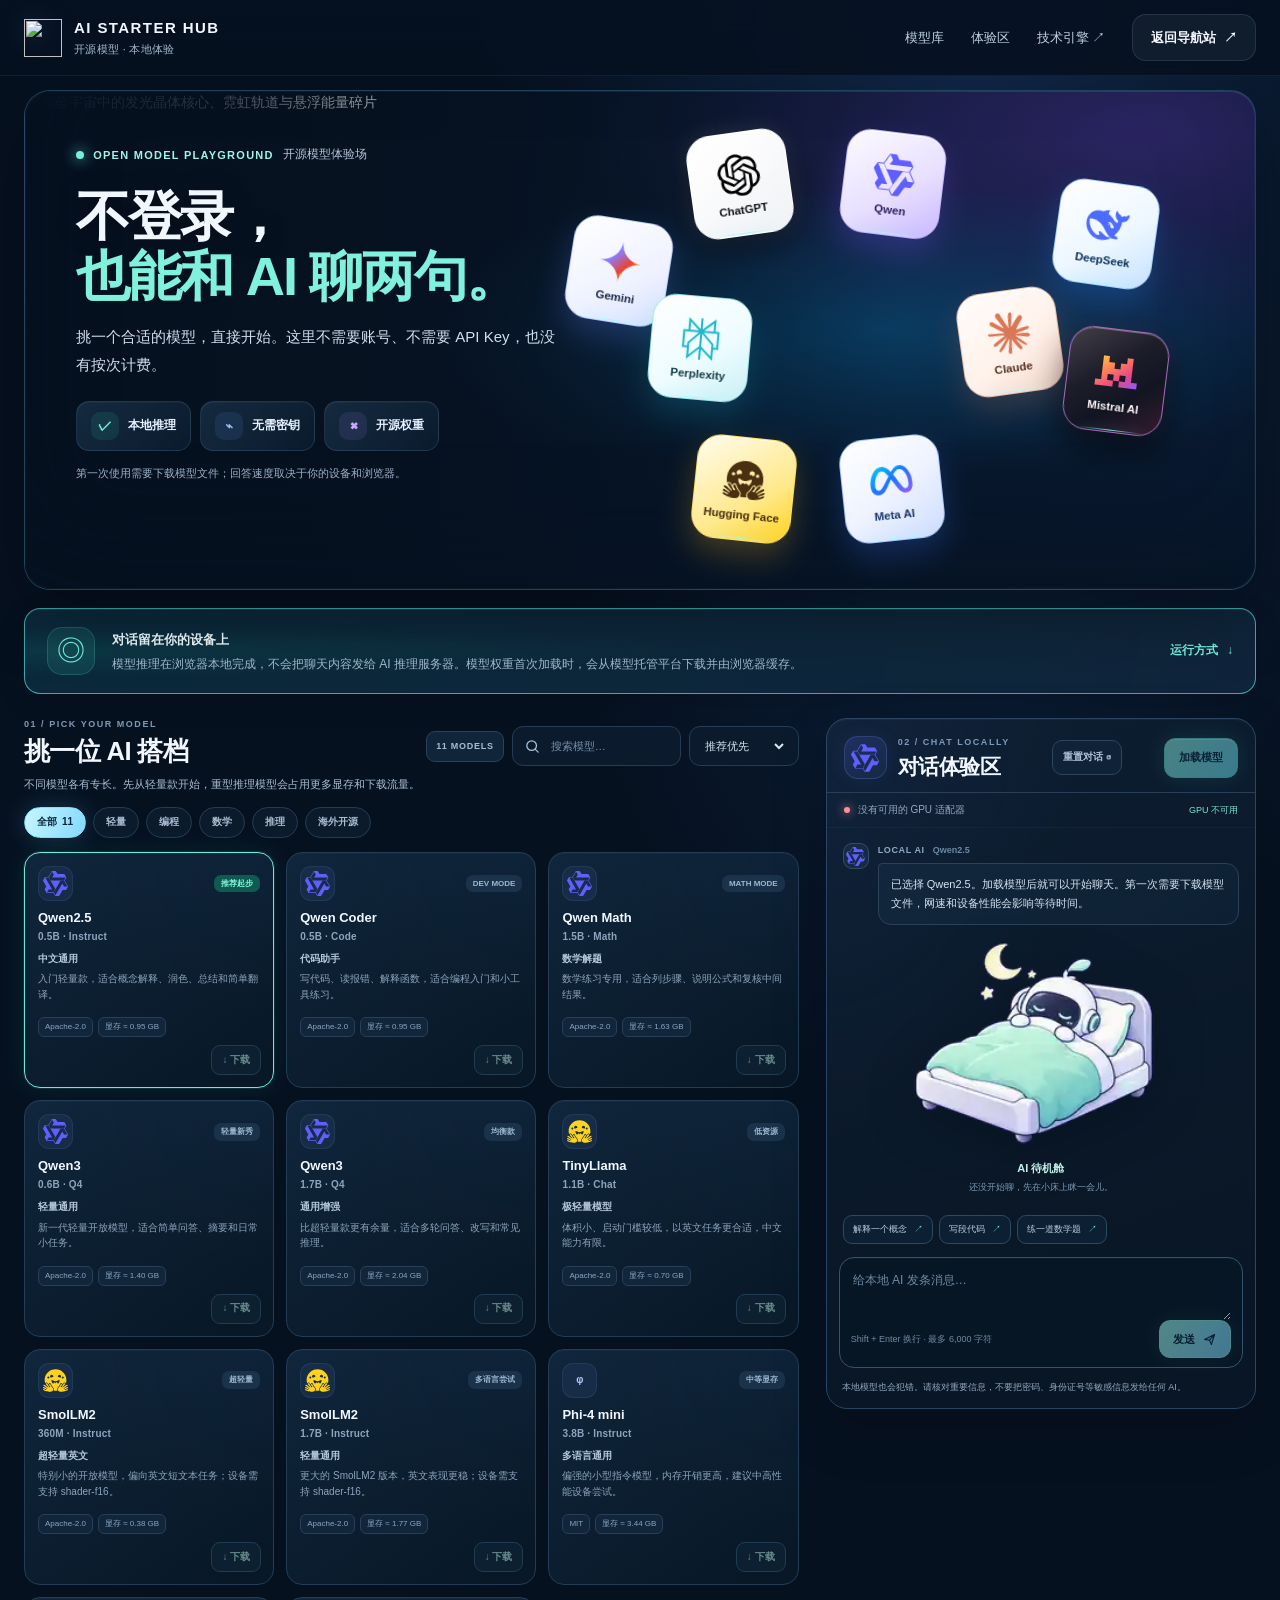
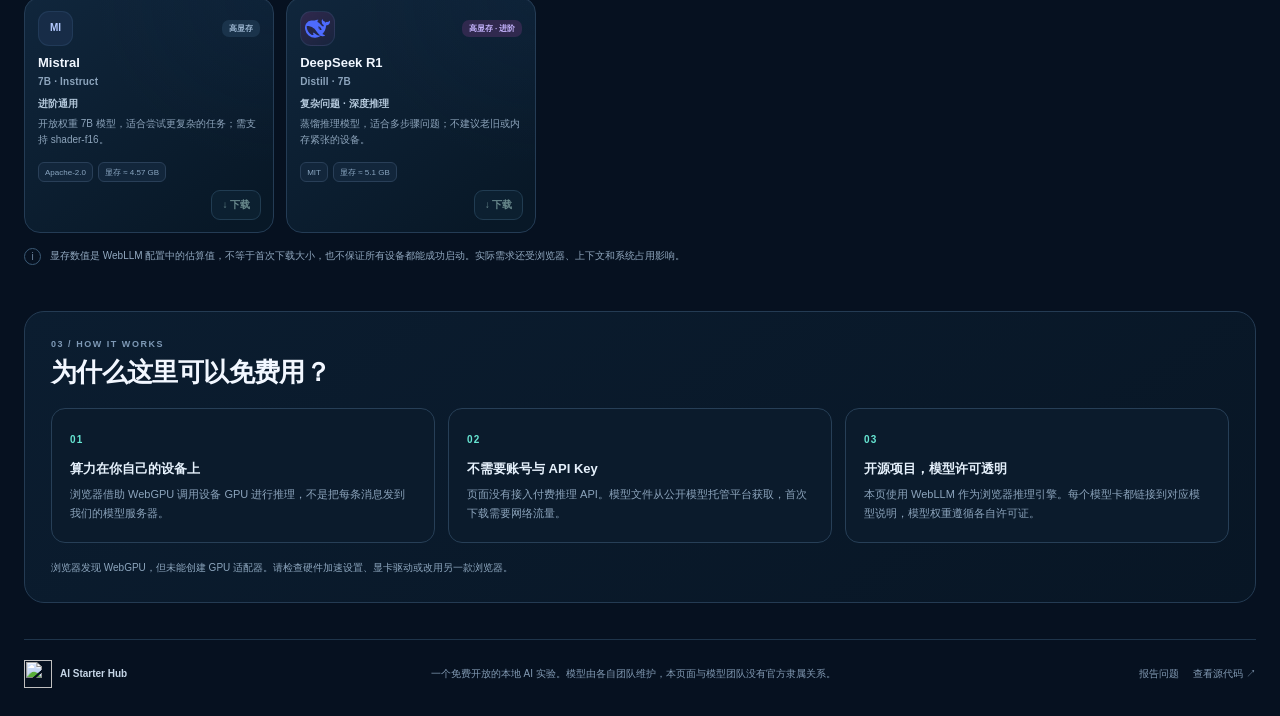
==== commit 4c6f6f8f: "Style hero logos as native app icons with brand-specific surfaces" ====
--- a/ai-lab/index.html
+++ b/ai-lab/index.html
@@ -14,7 +14,7 @@
   <meta property="og:title" content="本地 AI 实验室 · AI Starter Hub">
   <meta property="og:description" content="不登录、不填 API Key，直接在浏览器里体验开源 AI 模型。">
   <meta property="og:url" content="https://starterhub-dev.github.io/ai-tools/ai-lab/">
-  <link rel="stylesheet" href="lab.css?v=20261016-official-logos-14">
+  <link rel="stylesheet" href="lab.css?v=20261016-app-icon-treatment-15">
   <script type="application/ld+json">{"@context":"https://schema.org","@type":"WebApplication","name":"AI Starter Hub 本地 AI 实验室","url":"https://starterhub-dev.github.io/ai-tools/ai-lab/","applicationCategory":"AIApplication","operatingSystem":"Modern browser with WebGPU","description":"在浏览器端运行开源语言模型的免费体验页。","offers":{"@type":"Offer","price":"0","priceCurrency":"USD"}}</script>
 </head>
 <body>
@@ -49,15 +49,15 @@
       <div class="hero-art" aria-label="AI 品牌星云主视觉">
         <img class="hero-nebula-image" src="https://cdn.openart.ai/openart-uploads/production/attachment-transfers/6f2ab2829d4236ebd4e9d60ba35c15cff63a21f1304e07e8ac52e4d75f2e100c.jpg?v=20261016-nebula-4k-10" width="1800" height="550" alt="深蓝宇宙中的发光晶体核心、霓虹轨道与悬浮能量碎片" fetchpriority="high" decoding="async">
         <div class="hero-brand-cloud" aria-label="AI 品牌标识">
-          <span class="hero-brand-tile hero-brand-chatgpt"><img src="https://upload.wikimedia.org/wikipedia/commons/0/04/ChatGPT_logo.svg?v=20261016-hero-alignment-12" alt="" loading="eager" decoding="async"><b>ChatGPT</b></span>
-          <span class="hero-brand-tile hero-brand-gemini"><img src="assets/logos/gemini.svg" alt="" loading="eager" decoding="async"><b>Gemini</b></span>
+          <span class="hero-brand-tile hero-brand-chatgpt"><img src="assets/logos/openai.svg" alt="" loading="eager" decoding="async"><b>ChatGPT</b></span>
+          <span class="hero-brand-tile hero-brand-gemini"><img src="assets/logos/gemini-app.svg" alt="" loading="eager" decoding="async"><b>Gemini</b></span>
           <span class="hero-brand-tile hero-brand-qwen"><img src="assets/logos/qwen.svg" alt="" loading="eager" decoding="async"><b>Qwen</b></span>
           <span class="hero-brand-tile hero-brand-deepseek"><img src="assets/logos/deepseek.svg" alt="" loading="eager" decoding="async"><b>DeepSeek</b></span>
           <span class="hero-brand-tile hero-brand-claude"><img src="assets/logos/claude.svg" alt="" loading="eager" decoding="async"><b>Claude</b></span>
-          <span class="hero-brand-tile hero-brand-mistral"><img src="assets/logos/mistral.svg" alt="" loading="eager" decoding="async"><b>Mistral AI</b></span>
-          <span class="hero-brand-tile hero-brand-meta"><img src="assets/logos/meta.svg" alt="" loading="eager" decoding="async"><b>Meta AI</b></span>
+          <span class="hero-brand-tile hero-brand-mistral"><img src="assets/logos/mistral-app.svg" alt="" loading="eager" decoding="async"><b>Mistral AI</b></span>
+          <span class="hero-brand-tile hero-brand-meta"><img src="assets/logos/meta-ai.svg" alt="" loading="eager" decoding="async"><b>Meta AI</b></span>
           <span class="hero-brand-tile hero-brand-perplexity"><img src="assets/logos/perplexity.svg" alt="" loading="eager" decoding="async"><b>Perplexity</b></span>
-          <span class="hero-brand-tile hero-brand-hf"><img src="assets/logos/huggingface.svg" alt="" loading="eager" decoding="async"><b>Hugging Face</b></span>
+          <span class="hero-brand-tile hero-brand-hf"><img src="assets/logos/huggingface-app.svg" alt="" loading="eager" decoding="async"><b>Hugging Face</b></span>
         </div>
       </div>
     </section>
--- a/ai-lab/lab.css
+++ b/ai-lab/lab.css
@@ -877,3 +877,107 @@
 
 /* OpenAI mark: preserve the official silhouette; no extra glow or brand-shape effects. */
 .hero-brand-chatgpt img { filter:brightness(0) invert(1) !important; }
+
+
+/* Native-app-inspired brand tiles.
+   Use each app's visual language and original logomark rather than one universal glass tile. */
+.hero-brand-tile{
+  background:linear-gradient(145deg,#14263d,#071323)!important;
+  border-width:1.25px!important;
+  backdrop-filter:none!important;
+  -webkit-backdrop-filter:none!important;
+  box-shadow:0 15px 32px #0007,0 4px 14px #0004,inset 0 1px #ffffff36!important;
+  overflow:hidden;
+}
+.hero-brand-tile:before{
+  inset:0!important;
+  border-radius:inherit!important;
+  background:linear-gradient(145deg,#ffffff22 0%,#ffffff04 38%,transparent 65%)!important;
+  pointer-events:none;
+}
+.hero-brand-tile img{
+  position:relative;
+  z-index:1;
+  object-fit:contain;
+  filter:none!important;
+  flex:none;
+}
+.hero-brand-tile b{
+  position:relative;
+  z-index:1;
+  text-shadow:0 1px 3px #0003;
+}
+
+/* ChatGPT's official iOS icon is a black knot on a white app tile. */
+.hero-brand-chatgpt{
+  background:linear-gradient(145deg,#ffffff,#f0f2f5)!important;
+  border-color:#ffffff!important;
+  box-shadow:0 12px 30px #0007,0 0 22px #ffffff20,inset 0 1px #fff!important;
+}
+.hero-brand-chatgpt:before{background:linear-gradient(145deg,#ffffffb8,#ffffff00 65%)!important}
+.hero-brand-chatgpt b{color:#101318!important;text-shadow:none!important}
+.hero-brand-chatgpt img{filter:none!important}
+
+/* Gemini: light app surface + four-colour sparkle. */
+.hero-brand-gemini{
+  background:linear-gradient(145deg,#ffffff,#eff2ff 60%,#d9e3ff)!important;
+  border-color:#b8caff!important;
+  box-shadow:0 14px 30px #536ed94a,inset 0 1px #fff!important;
+}
+.hero-brand-gemini b{color:#1b2746!important;text-shadow:none!important}
+
+/* Qwen: cool violet / indigo app surface. */
+.hero-brand-qwen{
+  background:linear-gradient(145deg,#fbf9ff,#e8e0ff 56%,#c9b8ff)!important;
+  border-color:#c3b4ff!important;
+  box-shadow:0 14px 30px #7653ff42,inset 0 1px #fff!important;
+}
+.hero-brand-qwen b{color:#2b205b!important;text-shadow:none!important}
+
+/* DeepSeek: clean ice-blue surface and its blue whale mark. */
+.hero-brand-deepseek{
+  background:linear-gradient(145deg,#ffffff,#edf7ff 56%,#c5e2ff)!important;
+  border-color:#a7d0ff!important;
+  box-shadow:0 14px 30px #238bff3b,inset 0 1px #fff!important;
+}
+.hero-brand-deepseek b{color:#0c315e!important;text-shadow:none!important}
+
+/* Claude: warm off-white and Anthropic terracotta. */
+.hero-brand-claude{
+  background:linear-gradient(145deg,#fffdfb,#fff1e9 58%,#f4d7ca)!important;
+  border-color:#f0bba7!important;
+  box-shadow:0 14px 30px #d9775733,inset 0 1px #fff!important;
+}
+.hero-brand-claude b{color:#542d20!important;text-shadow:none!important}
+
+/* Mistral / Le Chat: deep ink surface with the pixel mark's warm gradient. */
+.hero-brand-mistral{
+  background:linear-gradient(145deg,#27222f,#121522 65%,#351b2d)!important;
+  border-color:#a76cbb!important;
+  box-shadow:0 14px 34px #0009,0 0 22px #ef61951c,inset 0 1px #ffffff4a!important;
+}
+.hero-brand-mistral b{color:#fff7fb!important}
+
+/* Meta AI: airy blue-violet app gradient. */
+.hero-brand-meta{
+  background:linear-gradient(145deg,#ffffff,#eef3ff 52%,#cddcff)!important;
+  border-color:#a7c4ff!important;
+  box-shadow:0 14px 30px #3979ff3b,inset 0 1px #fff!important;
+}
+.hero-brand-meta b{color:#17346d!important;text-shadow:none!important}
+
+/* Perplexity: cool porcelain surface with cyan logomark. */
+.hero-brand-perplexity{
+  background:linear-gradient(145deg,#ffffff,#edfcff 58%,#c8f0f4)!important;
+  border-color:#99e4ed!important;
+  box-shadow:0 14px 30px #16a9c533,inset 0 1px #fff!important;
+}
+.hero-brand-perplexity b{color:#123a48!important;text-shadow:none!important}
+
+/* Hugging Face: sunflower app surface, dark mark and readable label. */
+.hero-brand-hf{
+  background:linear-gradient(145deg,#fffbe9,#ffe98c 61%,#ffd21e)!important;
+  border-color:#ffe05d!important;
+  box-shadow:0 14px 30px #d19c2048,inset 0 1px #fff8!important;
+}
+.hero-brand-hf b{color:#4a2d0b!important;text-shadow:none!important}
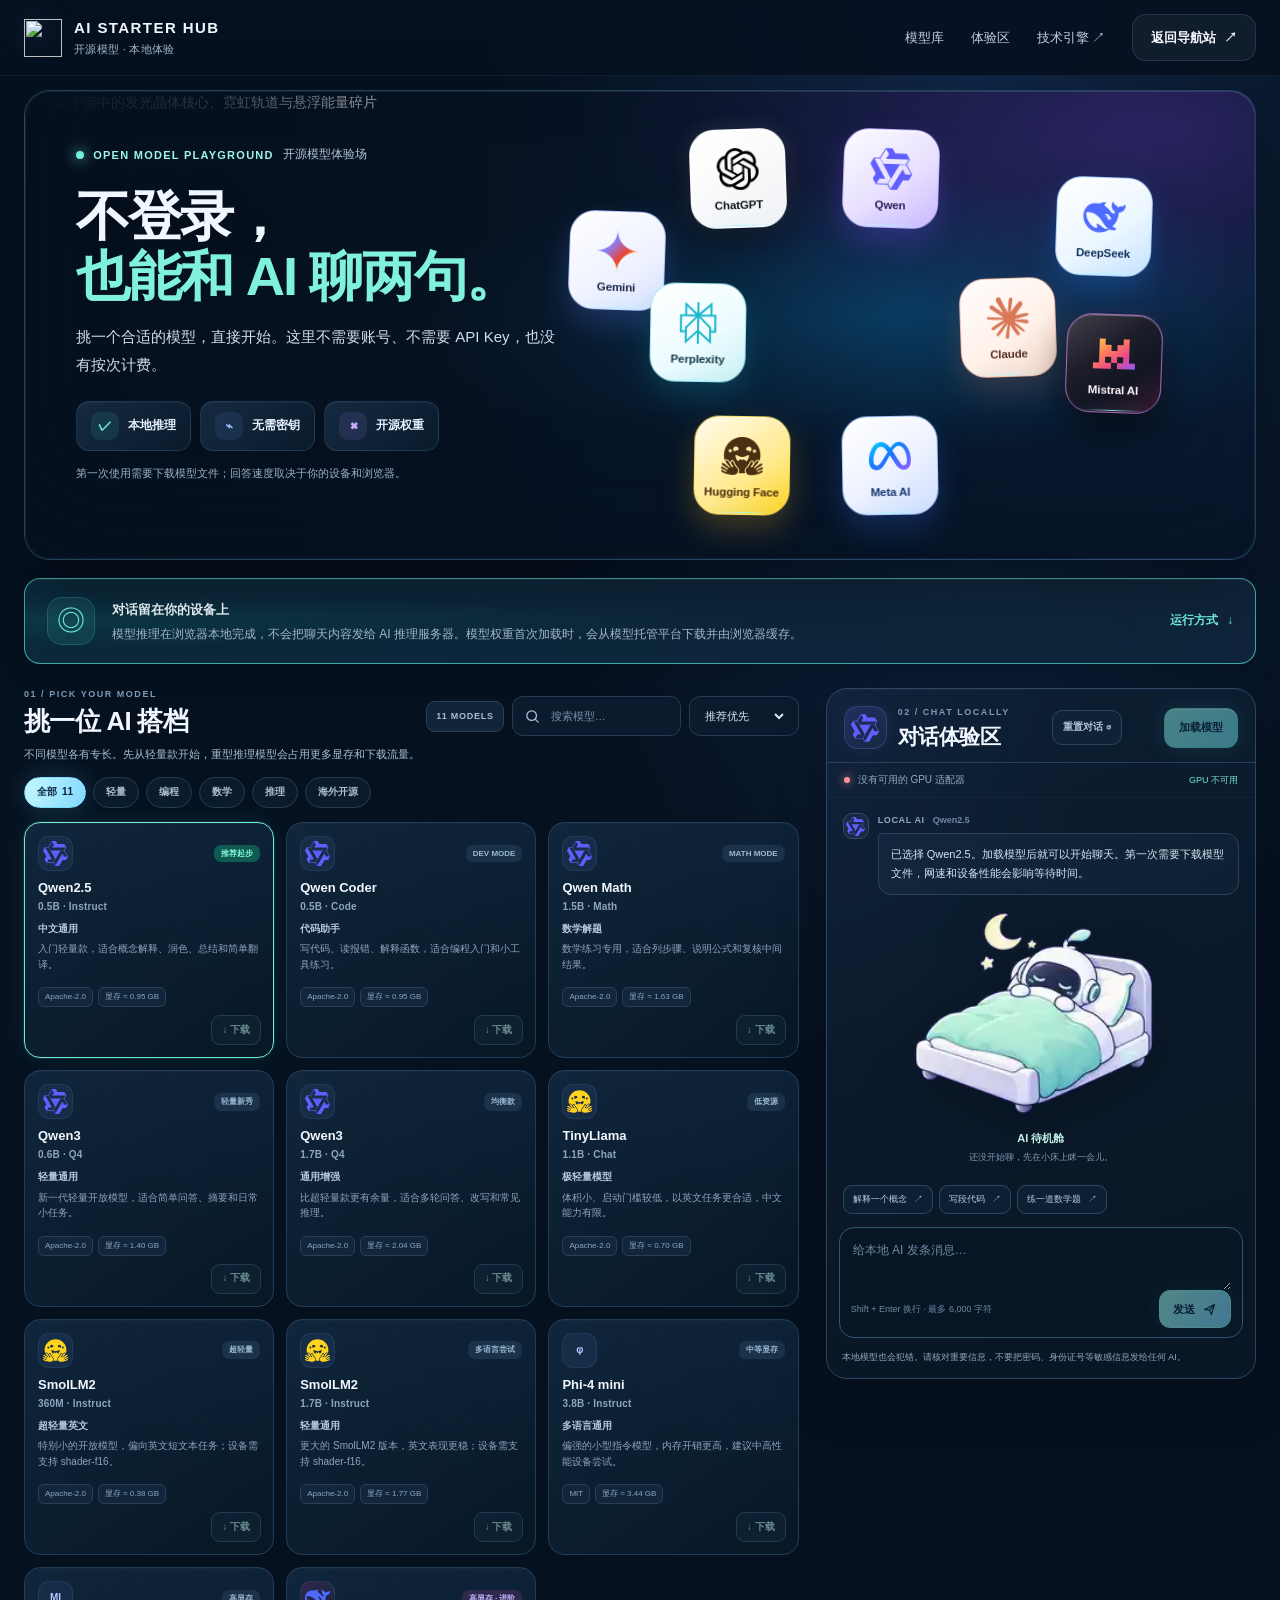
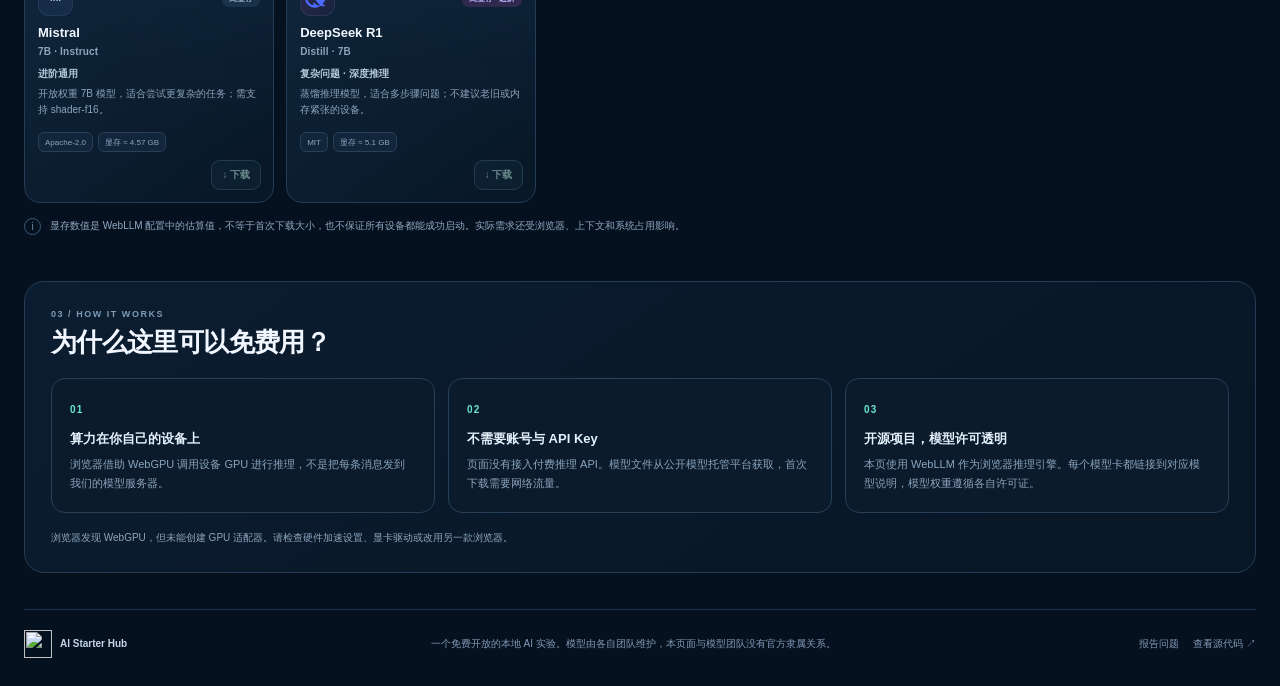
==== commit 61214905: "Consolidate desktop and mobile layout rules" ====
--- a/ai-lab/index.html
+++ b/ai-lab/index.html
@@ -14,7 +14,7 @@
   <meta property="og:title" content="本地 AI 实验室 · AI Starter Hub">
   <meta property="og:description" content="不登录、不填 API Key，直接在浏览器里体验开源 AI 模型。">
   <meta property="og:url" content="https://starterhub-dev.github.io/ai-tools/ai-lab/">
-  <link rel="stylesheet" href="lab.css?v=20261016-app-icon-treatment-15">
+  <link rel="stylesheet" href="lab.css?v=20261016-responsive-refactor-17">
   <script type="application/ld+json">{"@context":"https://schema.org","@type":"WebApplication","name":"AI Starter Hub 本地 AI 实验室","url":"https://starterhub-dev.github.io/ai-tools/ai-lab/","applicationCategory":"AIApplication","operatingSystem":"Modern browser with WebGPU","description":"在浏览器端运行开源语言模型的免费体验页。","offers":{"@type":"Offer","price":"0","priceCurrency":"USD"}}</script>
 </head>
 <body>
@@ -47,7 +47,7 @@
         <p class="hero-caveat">第一次使用需要下载模型文件；回答速度取决于你的设备和浏览器。</p>
       </div>
       <div class="hero-art" aria-label="AI 品牌星云主视觉">
-        <img class="hero-nebula-image" src="https://cdn.openart.ai/openart-uploads/production/attachment-transfers/6f2ab2829d4236ebd4e9d60ba35c15cff63a21f1304e07e8ac52e4d75f2e100c.jpg?v=20261016-nebula-4k-10" width="1800" height="550" alt="深蓝宇宙中的发光晶体核心、霓虹轨道与悬浮能量碎片" fetchpriority="high" decoding="async">
+        <img class="hero-nebula-image" src="https://cdn.openart.ai/openart-uploads/production/attachment-transfers/6f2ab2829d4236ebd4e9d60ba35c15cff63a21f1304e07e8ac52e4d75f2e100c.jpg?v=20261016-nebula-4k-10" width="3840" height="1371" alt="深蓝宇宙中的发光晶体核心、霓虹轨道与悬浮能量碎片" fetchpriority="high" decoding="async">
         <div class="hero-brand-cloud" aria-label="AI 品牌标识">
           <span class="hero-brand-tile hero-brand-chatgpt"><img src="assets/logos/openai.svg" alt="" loading="eager" decoding="async"><b>ChatGPT</b></span>
           <span class="hero-brand-tile hero-brand-gemini"><img src="assets/logos/gemini-app.svg" alt="" loading="eager" decoding="async"><b>Gemini</b></span>
--- a/ai-lab/lab.css
+++ b/ai-lab/lab.css
@@ -343,32 +343,6 @@
   *,*::before,*::after{scroll-behavior:auto!important;animation-duration:.01ms!important;animation-iteration-count:1!important;transition-duration:.01ms!important}
 }
 
-/* Final alignment pass: keep the model constellation clear of copy at every breakpoint. */
-@media(min-width:1181px){
-  .hero-copy{width:min(43%,620px)}
-  .hero-brand-gemini{left:46%;top:34%}
-}
-@media(max-width:1180px) and (min-width:921px){
-  .hero-copy{width:46%}
-  .hero-brand-chatgpt{left:54%;top:10%}
-  .hero-brand-gemini{left:50%;top:36%}
-  .hero-brand-qwen{left:70%;top:6%}
-  .hero-brand-deepseek{right:3%;top:24%}
-  .hero-brand-claude{left:74%;top:50%}
-  .hero-brand-perplexity{left:53%;top:60%}
-  .hero-brand-hf{left:59%;top:78%}
-}
-@media(max-width:920px) and (min-width:681px){
-  .hero-copy{width:49%}
-  .hero-brand-chatgpt{left:57%;top:9%}
-  .hero-brand-gemini{left:53%;top:37%}
-  .hero-brand-qwen{left:71%;top:5%}
-  .hero-brand-deepseek{right:3%;top:24%}
-  .hero-brand-claude{left:75%;top:49%}
-  .hero-brand-perplexity{left:56%;top:60%}
-  .hero-brand-hf{left:62%;top:78%}
-}
-
 /* Runtime controls are inserted by lab.js after the chat header mounts. */
 .load-model-button{display:inline-flex;align-items:center;justify-content:center;gap:7px;flex:none;min-height:40px;padding:8px 14px;border:1px solid #63ead9;border-radius:11px;background:linear-gradient(120deg,#8af3e2,#6fe2f4);color:#06283b;font-size:11px;font-weight:900;box-shadow:0 0 22px #4ce5d31f;cursor:pointer;transition:filter .18s,transform .18s,border-color .18s}
 .load-model-button:hover{filter:brightness(1.07);transform:translateY(-1px)}
@@ -395,417 +369,137 @@
 @media(max-width:680px){.hero-brand-tile{animation-duration:7.8s}}
 @media(prefers-reduced-motion:reduce){.hero-brand-tile{animation:none;will-change:auto}}
 
-
-/* Reference polish · 2026-10-16
-   Sharpen the typography, strengthen reading contrast, and give the hero a little more air.
-   The model runtime and interaction logic remain in lab.js. */
-body{
-  -webkit-font-smoothing:antialiased;
-  -moz-osx-font-smoothing:grayscale;
-  text-rendering:optimizeLegibility;
-}
-.brand strong{font-size:15px;letter-spacing:.095em}
-.brand small{font-size:11px;color:#a4b8ce}
-.top-links{font-size:13px}
-.top-links .back-link{padding:12px 18px;border-radius:14px}
-.hero{
-  min-height:clamp(430px,34.5vw,530px);
-  border-color:#29465f82;
-  box-shadow:inset 0 1px #d6f7ff08,0 18px 58px #00000020;
-}
-.hero:before{
-  background:
-    linear-gradient(90deg,#061120 0%,#061120f5 17%,#061120d9 34%,#06112070 51%,transparent 73%),
-    linear-gradient(0deg,#06112070 0%,transparent 36%);
-}
-.hero-copy{width:min(44%,620px)}
-.eyebrow{font-size:11px;letter-spacing:.115em}
-.eyebrow-cn{font-size:12px}
-.hero h1{
-  font-size:clamp(38px,4.05vw,61px);
-  letter-spacing:-.035em;
-  text-shadow:0 2px 24px #0005;
-}
-.hero h1 span{text-shadow:none}
-.hero-lede{
-  max-width:490px;
-  color:#d0deed;
-  font-size:clamp(14px,1.12vw,16.5px);
-  line-height:1.82;
-}
-.hero-points{gap:9px;margin-top:23px}
-.hero-points>span{
-  min-height:50px;
-  padding:9px 14px;
-  font-size:12px;
-  border-color:#759ab72f;
-  background:linear-gradient(135deg,#172d43e8,#0b1b2eeF);
-}
-.hero-caveat{max-width:470px;color:#9bb1c8;font-size:11px;line-height:1.65}
-.hero-nebula-image{opacity:.92;filter:saturate(1.08) contrast(1.08)}
-.hero-brand-tile{
-  width:clamp(72px,6.25vw,98px);
-  height:clamp(74px,6.4vw,100px);
-  border-color:#b7eaff9a;
-  box-shadow:0 14px 30px #0006,0 0 24px #28cfff22,inset 0 1px #e6ffff35;
-}
-.hero-brand-tile img{width:clamp(30px,2.65vw,41px);height:clamp(30px,2.65vw,41px)}
-.hero-brand-tile b{font-size:clamp(9px,.74vw,11.5px);text-shadow:0 1px 4px #000b}
-.privacy-strip{border-color:#5eead43b}
-.privacy-strip p{color:#a5bbcf;font-size:12px}
-.section-intro{color:#a8bdd2}
-.model-footnote p{color:#91a8bf}
-.chat-disclaimer{color:#91a8bf}
-.site-footer{color:#829ab3}
-
-@media(max-width:1180px){
-  .hero{min-height:clamp(420px,42vw,510px)}
-  .hero-copy{width:47%}
-  .hero h1{font-size:clamp(35px,4.55vw,54px)}
-  .hero-brand-tile{width:72px;height:75px}
-  .hero-brand-tile img{width:30px;height:30px}
-  .hero-brand-tile b{font-size:8.5px}
-}
-@media(max-width:920px){
-  .hero{min-height:420px}
-  .hero-copy{width:53%}
-  .hero h1{font-size:clamp(34px,5.15vw,47px)}
-  .hero-lede{font-size:13px}
-  .hero-caveat{max-width:300px}
-}
-@media(max-width:680px){
-  .brand strong{font-size:12px}
-  .brand small{font-size:9px}
-  .top-links{font-size:11px}
-  .hero{min-height:390px}
-  .hero-copy{width:75%;max-width:350px}
-  .eyebrow{font-size:9px;letter-spacing:.09em;gap:7px}
-  .eyebrow-cn{font-size:10px}
-  .hero h1{font-size:clamp(28px,7.6vw,37px);letter-spacing:-.035em}
-  .hero-lede{max-width:290px;font-size:12px;color:#d1ddeb}
-  .hero-points{gap:6px;margin-top:16px}
-  .hero-points>span{min-height:36px;padding:5px 7px;font-size:9px}
-  .hero-caveat{max-width:250px;font-size:9px;color:#a1b4c9}
-  .hero-nebula-image{opacity:.72;filter:saturate(1.02) contrast(1.05)}
-  .hero-brand-tile{width:49px;height:51px;padding:4px 2px 3px;gap:3px}
-  .hero-brand-tile img{width:22px;height:22px}
-  .hero-brand-tile b{font-size:6px}
-  .privacy-strip p{font-size:10px;color:#a5bbcf}
-}
-@media(max-width:390px){
-  .hero{min-height:375px}
-  .hero-copy{width:78%}
-  .hero h1{font-size:28px}
-  .hero-points>span{font-size:8px}
-}
-
-
-/* Mobile-device guard:
-   Some Android browsers keep a ~980px layout viewport in desktop-site mode.
-   Prefer the usable one-column layout on narrow portrait devices anyway. */
-@media (max-device-width:720px) and (orientation:portrait){
-  :root{--page:calc(100% - 24px)}
-  .topbar{height:62px}
-  .topbar-inner{gap:10px}
-  .brand{gap:8px}
-  .brand img{width:31px;height:31px}
-  .brand strong{font-size:11px;letter-spacing:.08em}
-  .brand small{font-size:9px;margin-top:3px}
-  .top-links{gap:0}
-  .top-links a:not(.back-link){display:none}
-  .top-links .back-link{padding:9px 10px;font-size:10px}
-  .hero{min-height:385px;margin:10px 0 14px;padding:27px 17px 22px;border-radius:20px}
-  .hero-copy{width:75%;max-width:350px}
-  .hero h1{font-size:clamp(28px,7.6vw,37px);line-height:1.13;letter-spacing:-.035em}
-  .hero-lede{max-width:290px;font-size:12px;line-height:1.75}
-  .hero-points{gap:6px;margin:16px 0 11px}
-  .hero-points>span{min-height:36px;gap:6px;padding:5px 7px;border-radius:9px;font-size:9px}
-  .hero-caveat{max-width:250px;font-size:9px}
-  .hero-nebula-image{object-position:73% center;opacity:.76}
-  .hero-brand-tile{width:49px;height:51px;padding:4px 2px 3px;gap:3px;border-radius:10px}
-  .hero-brand-tile img{width:22px;height:22px}
-  .hero-brand-tile b{font-size:6px}
-  .hero-brand-chatgpt,.hero-brand-gemini,.hero-brand-perplexity,.hero-brand-hf{display:none}
-  .hero-brand-qwen{left:auto;right:3%;top:5%;transform:rotate(7deg)}
-  .hero-brand-deepseek{left:auto;right:3%;top:27%;transform:rotate(8deg)}
-  .hero-brand-claude{left:auto;right:3%;top:49%;transform:rotate(-8deg)}
-  .hero-brand-mistral{right:3%;top:70%;transform:rotate(7deg)}
-  .hero-brand-meta{left:auto;right:19%;top:78%;transform:rotate(-6deg)}
-  .lab-layout{grid-template-columns:minmax(0,1fr)!important;gap:20px}
-  .chat-panel{position:relative;top:auto;max-width:none}
-  .section-topline{align-items:flex-start;flex-direction:column;gap:11px}
-  .section-heading h2{font-size:22px}
-  .model-tools{width:100%;justify-content:flex-start;gap:6px}
-  .model-count{font-size:8px}
-  .model-search{flex:1;min-width:0}
-  .model-search input{width:100%;max-width:none}
-  .model-sort select{max-width:112px}
-  .model-grid{grid-template-columns:repeat(2,minmax(0,1fr));gap:9px}
-  .model-card{min-height:205px}
-  .model-card-select{padding:10px 10px 7px}
-  .model-name{font-size:11px}
-  .model-desc{font-size:9px;line-height:1.5}
-  .chat-messages{max-height:390px}
-  .site-footer{align-items:flex-start;flex-direction:column;gap:10px}
-}
-
-
-/* Neon showcase pass · visual reference alignment.
-   Keep brand cards as HTML and preserve all interaction behavior in lab.js. */
-.hero{
+/* Consolidated responsive layer. Desktop is the baseline; phone rules are isolated below. */
+body { -webkit-font-smoothing:antialiased; -moz-osx-font-smoothing:grayscale; text-rendering:optimizeLegibility; }
+.brand strong { font-size:15px; letter-spacing:.095em; }
+.brand small { font-size:11px; color:#a4b8ce; }
+.top-links { font-size:13px; }
+.top-links .back-link { padding:12px 18px; border-radius:14px; }
+
+.hero {
   min-height:clamp(470px,36vw,555px);
   border-color:#2e5c79a1;
   box-shadow:inset 0 1px #d7ffff13,0 24px 70px #0005;
-  background:
-    radial-gradient(ellipse at 70% 48%,#0b639b80 0%,transparent 40%),
+  background:radial-gradient(ellipse at 70% 48%,#0b639b80 0%,transparent 40%),
     radial-gradient(ellipse at 91% 8%,#5b35ac70 0%,transparent 36%),
     linear-gradient(112deg,#061120 0%,#07172a 48%,#091a32 100%);
 }
-.hero:before{
-  background:
-    linear-gradient(90deg,#061120 0%,#061120f7 15%,#061120d9 32%,#06112075 48%,#06112010 71%),
-    linear-gradient(0deg,#06112082 0%,transparent 31%);
-}
-.hero-nebula-image{
-  opacity:1;
-  mix-blend-mode:screen;
-  filter:saturate(1.25) contrast(1.1) brightness(1.08);
+.hero:before { background:linear-gradient(90deg,#061120 0%,#061120f7 15%,#061120d9 32%,#06112075 48%,#06112010 71%),
+  linear-gradient(0deg,#06112082 0%,transparent 31%); }
+.hero:after { box-shadow:inset 0 0 0 1px #d2ffff10,inset 0 -50px 100px #06112030; }
+.hero-copy { width:min(44%,620px); }
+.eyebrow { font-size:11px; letter-spacing:.115em; }
+.eyebrow-cn { font-size:12px; }
+.hero h1 { font-size:clamp(38px,4.05vw,61px); letter-spacing:-.035em; text-shadow:0 2px 24px #0005; }
+.hero h1 span { text-shadow:none; }
+.hero-lede { max-width:490px; color:#d0deed; font-size:clamp(14px,1.12vw,16.5px); line-height:1.82; }
+.hero-points { gap:9px; margin-top:23px; }
+.hero-points>span { min-height:50px; padding:9px 14px; font-size:12px; border-color:#759ab72f; background:linear-gradient(135deg,#172d43e8,#0b1b2eef); }
+.hero-caveat { max-width:470px; color:#9bb1c8; font-size:11px; line-height:1.65; }
+.hero-art { position:absolute; inset:0; z-index:1; overflow:hidden; pointer-events:none; }
+.hero-nebula-image {
+  display:block; position:absolute; inset:0; width:100%; height:100%; max-width:none; max-height:none;
+  object-fit:cover; object-position:73% center; opacity:1; mix-blend-mode:screen;
+  filter:saturate(1.2) contrast(1.08) brightness(1.04);
   -webkit-mask-image:linear-gradient(90deg,transparent 0%,#00000025 14%,#000000c2 34%,#000 48%);
   mask-image:linear-gradient(90deg,transparent 0%,#00000025 14%,#000000c2 34%,#000 48%);
 }
-.hero-brand-tile{
-  border-width:1.5px;
-  border-color:#b9efffb5;
-  background:
-    linear-gradient(145deg,#1b3b56f5 0%,#0b1c34fa 52%,#061324fb 100%);
-  box-shadow:
-    0 18px 44px #0008,
-    0 0 30px #30cfff2c,
-    0 0 3px #9bf8ff70,
-    inset 0 1px 1px #ffffff65,
-    inset 0 -10px 22px #0005;
-  backdrop-filter:blur(14px) saturate(1.2);
-  -webkit-backdrop-filter:blur(14px) saturate(1.2);
-}
-.hero-brand-tile:before{
-  background:
-    linear-gradient(137deg,#ffffff25 0%,#ffffff06 27%,transparent 54%),
-    radial-gradient(ellipse at 50% 0%,#85efff16,transparent 70%);
-}
-.hero-brand-tile:after{
-  content:"";
-  position:absolute;
-  z-index:0;
-  left:16%;
-  right:16%;
-  bottom:1px;
-  height:1px;
-  background:linear-gradient(90deg,transparent,#9ef8ffdd,transparent);
-  box-shadow:0 0 12px #52e8ff8c;
-}
-.hero-brand-tile img{
-  width:clamp(31px,2.95vw,46px);
-  height:clamp(31px,2.95vw,46px);
-  filter:drop-shadow(0 0 10px #64dcff5c);
-}
-.hero-brand-tile b{
-  font-size:clamp(9px,.78vw,12px);
-  letter-spacing:0;
-  color:#f4fbff;
-  text-shadow:0 2px 7px #000e;
-}
-.hero-brand-chatgpt{border-color:#69f7e7dc;box-shadow:0 18px 44px #0008,0 0 32px #40ffdf42,inset 0 1px 1px #ffffff75,inset 0 -10px 22px #0005}
-.hero-brand-qwen{border-color:#a994ffeb;box-shadow:0 18px 44px #0008,0 0 38px #7b64ff5a,inset 0 1px 1px #ffffff75,inset 0 -10px 22px #0005}
-.hero-brand-deepseek{border-color:#58caffeb;box-shadow:0 18px 44px #0008,0 0 40px #2b9eff4d,inset 0 1px 1px #ffffff75,inset 0 -10px 22px #0005}
-.hero-brand-gemini{border-color:#a99affdf;box-shadow:0 18px 44px #0008,0 0 34px #8e65ff4d,inset 0 1px 1px #ffffff75,inset 0 -10px 22px #0005}
-.privacy-strip{
-  border-color:#58e2ddb0;
-  background:
-    radial-gradient(ellipse at 0% 50%,#0f6c6a3a,transparent 42%),
-    linear-gradient(100deg,#0b2a3cfa,#10263cf5);
-  box-shadow:inset 0 1px #e1ffff18,0 8px 28px #0002;
-}
-.lab-layout{grid-template-columns:minmax(0,1.62fr) minmax(340px,.9fr);gap:27px}
-.model-card{
-  background:
-    radial-gradient(ellipse at 100% 0%,#17345a26,transparent 50%),
-    linear-gradient(145deg,#10263c,#081827 90%);
-}
-.model-card:hover{border-color:#5a90b2;box-shadow:0 15px 34px #0004,inset 0 1px #ffffff10}
-.chat-panel{
-  border-color:#2b4562;
-  background:
-    radial-gradient(ellipse at 0% 0%,#203a6331,transparent 42%),
-    linear-gradient(160deg,#0d1e32,#091625 85%);
-  box-shadow:0 20px 55px #0003,inset 0 1px #ffffff0a;
-}
-.chat-head{border-bottom-color:#293f57}
-.load-model-button{box-shadow:0 0 24px #4ce5d340,inset 0 1px #ffffff80}
-.model-filter.is-active{box-shadow:0 0 25px #5acfff35}
-
-@media(min-width:1181px){
-  .hero{min-height:clamp(500px,36vw,555px);padding:clamp(46px,4.2vw,66px) clamp(36px,4vw,64px)}
-  .hero-copy{width:min(43%,640px)}
-  .hero h1{font-size:clamp(48px,4.25vw,65px);line-height:1.12}
-  .hero-lede{max-width:510px;font-size:clamp(15px,1.15vw,17px)}
-  .hero-brand-tile{width:clamp(96px,7.45vw,128px);height:clamp(99px,7.7vw,132px);border-radius:25px;gap:9px;padding:12px 8px 9px}
-  .hero-brand-tile:before{border-radius:23px}
-  .hero-brand-tile img{width:clamp(38px,3.25vw,54px);height:clamp(38px,3.25vw,54px)}
-  .hero-brand-tile b{font-size:clamp(11px,.9vw,14px)}
-  .hero-brand-chatgpt{left:47%;top:9%}
-  .hero-brand-gemini{left:39%;top:31%}
-  .hero-brand-qwen{left:62%;top:5%}
-  .hero-brand-deepseek{right:4%;top:20%}
-  .hero-brand-claude{left:72%;top:39%}
-  .hero-brand-mistral{right:11%;top:60%}
-  .hero-brand-meta{left:66%;top:68%}
-  .hero-brand-perplexity{left:44%;top:57%}
-  .hero-brand-hf{left:52%;top:70%}
-}
-@media(max-width:1180px) and (min-width:921px){
-  .hero{min-height:clamp(460px,43vw,520px)}
-  .hero-brand-tile{width:clamp(78px,7.7vw,92px);height:clamp(80px,7.9vw,96px);border-radius:18px}
-  .hero-brand-tile:before{border-radius:16px}
-  .hero-brand-tile img{width:32px;height:32px}
-  .hero-brand-tile b{font-size:9px}
-}
-@media(max-width:920px) and (min-width:721px){
-  .hero{min-height:430px}
-  .hero-brand-tile{width:72px;height:75px}
-  .hero-brand-tile img{width:29px;height:29px}
-  .hero-brand-tile b{font-size:8px}
-  .lab-layout{grid-template-columns:minmax(0,1fr)}
-  .chat-panel{position:relative;top:auto}
-}
-@media(max-width:680px){
-  .hero{min-height:385px}
-  .hero-brand-tile{width:49px;height:51px;border-radius:10px}
-  .hero-brand-tile img{width:22px;height:22px}
-  .hero-brand-tile b{font-size:6px}
-  .lab-layout{grid-template-columns:minmax(0,1fr)}
-}
-@media(max-device-width:720px) and (orientation:portrait){
-  .hero{min-height:385px!important;padding:27px 17px 22px!important}
-  .hero-copy{width:75%!important;max-width:350px}
-  .hero h1{font-size:clamp(28px,7.6vw,37px)!important}
-  .hero-lede{font-size:12px!important}
-  .hero-brand-tile{width:49px!important;height:51px!important;border-radius:10px;padding:4px 2px 3px}
-  .hero-brand-tile img{width:22px!important;height:22px!important}
-  .hero-brand-tile b{font-size:6px!important}
-  .lab-layout{grid-template-columns:minmax(0,1fr)!important;gap:20px!important}
-  .chat-panel{position:relative!important;top:auto!important;max-width:none}
-  .model-grid{grid-template-columns:repeat(2,minmax(0,1fr))!important;gap:9px}
-}
-@media(prefers-reduced-motion:reduce){
-  .hero-brand-tile{animation:none;will-change:auto}
-}
-
-
-/* Narrow portrait devices: do not allow the desktop two-column layout to survive
-   when Android browsers report a desktop-like layout viewport. */
-@media (max-width: 1024px) and (orientation: portrait) {
-  :root { --page: calc(100% - 28px); }
-  .lab-layout { grid-template-columns: minmax(0, 1fr) !important; gap: 22px !important; }
-  .chat-panel { position: relative !important; top: auto !important; max-width: none; }
-  .chat-messages { max-height: 420px; }
-  .section-topline { align-items: flex-start; flex-direction: column; gap: 11px; }
-  .model-tools { width: 100%; justify-content: flex-start; }
-  .model-search { flex: 1; min-width: 0; }
-  .model-search input { width: 100%; max-width: none; }
-  .model-grid { grid-template-columns: repeat(2, minmax(0, 1fr)) !important; gap: 10px; }
-  .hero { min-height: 385px; }
-  .hero-copy { width: 75%; max-width: 370px; }
-  .hero h1 { font-size: clamp(30px, 5.4vw, 43px); }
-  .hero-nebula-image { opacity: .78; }
-}
-@media (max-width: 680px) and (orientation: portrait) {
-  .hero { min-height: 385px; padding: 27px 17px 22px; }
-  .hero-copy { width: 75%; max-width: 350px; }
-  .hero h1 { font-size: clamp(28px, 7.6vw, 37px); }
-  .hero-lede { max-width: 290px; font-size: 12px; }
-  .hero-brand-tile { width: 49px; height: 51px; border-radius: 10px; }
-  .hero-brand-tile img { width: 22px; height: 22px; }
-  .hero-brand-tile b { font-size: 6px; }
-  .model-grid { grid-template-columns: repeat(2, minmax(0, 1fr)) !important; }
-}
-
-
-/* Portrait/touch devices: prefer a real mobile composition even if the browser
-   reports a desktop-like CSS viewport (e.g. Android's desktop-site mode). */
-@media (orientation: portrait) and (pointer: coarse),
-       (orientation: portrait) and (hover: none) {
-  .lab-layout { grid-template-columns: minmax(0, 1fr) !important; gap: 22px !important; }
-  .chat-panel { position: relative !important; top: auto !important; max-width: none !important; }
-  .chat-messages { max-height: 420px; }
-  .section-topline { align-items: flex-start; flex-direction: column; gap: 11px; }
-  .model-tools { width: 100%; justify-content: flex-start; }
-  .model-search { flex: 1; min-width: 0; }
-  .model-search input { width: 100%; max-width: none; }
-  .model-grid { grid-template-columns: repeat(2, minmax(0, 1fr)) !important; gap: 10px; }
-  .hero { min-height: 390px !important; }
-  .hero-copy { width: 75% !important; max-width: 370px; }
-  .hero h1 { font-size: clamp(30px, 5.4vw, 43px) !important; }
-  .hero-nebula-image { opacity: .8; }
-}
-@media (max-width: 680px) and (orientation: portrait) {
-  .hero { min-height: 385px !important; padding: 27px 17px 22px !important; }
-  .hero-copy { width: 75% !important; max-width: 350px; }
-  .hero h1 { font-size: clamp(28px, 7.6vw, 37px) !important; }
-  .hero-lede { max-width: 290px; font-size: 12px; }
-  .hero-brand-tile { width: 49px !important; height: 51px !important; border-radius: 10px; }
-  .hero-brand-tile img { width: 22px !important; height: 22px !important; }
-  .hero-brand-tile b { font-size: 6px !important; }
-}
-
-
-/* Final brand placement pass: align real HTML logos with the floating tiles in the 4K hero art. */
-@media (max-width: 680px) and (orientation: portrait),
-       (max-device-width: 720px) and (orientation: portrait) {
-  .hero-brand-tile {
-    display: flex !important;
-    width: 45px !important;
-    height: 47px !important;
-    padding: 4px 2px 3px !important;
-    gap: 3px !important;
-    border-radius: 10px !important;
-  }
-  .hero-brand-tile:before { border-radius: 9px !important; }
-  .hero-brand-tile img { width: 20px !important; height: 20px !important; }
-  .hero-brand-tile b { font-size: 5.8px !important; letter-spacing: -.02em !important; }
-
-  .hero-brand-chatgpt { left: 52% !important; right: auto !important; top: 12% !important; transform: rotate(-8deg) !important; }
-  .hero-brand-gemini { left: 41% !important; right: auto !important; top: 33% !important; transform: rotate(8deg) !important; }
-  .hero-brand-qwen { left: 67% !important; right: auto !important; top: 5% !important; transform: rotate(7deg) !important; }
-  .hero-brand-deepseek { left: 83% !important; right: auto !important; top: 22% !important; transform: rotate(8deg) !important; }
-  .hero-brand-claude { left: 80% !important; right: auto !important; top: 44% !important; transform: rotate(-7deg) !important; }
-  .hero-brand-mistral { left: 83% !important; right: auto !important; top: 65% !important; transform: rotate(7deg) !important; }
-  .hero-brand-meta { left: 68% !important; right: auto !important; top: 76% !important; transform: rotate(-6deg) !important; }
-  .hero-brand-perplexity { left: 48% !important; right: auto !important; top: 57% !important; transform: rotate(5deg) !important; }
-  .hero-brand-hf { left: 54% !important; right: auto !important; top: 76% !important; transform: rotate(6deg) !important; }
-}
-
-
-/* Geometry-based alignment pass against the 3840x1371 hero artwork. */
+.hero-brand-cloud { position:absolute; inset:0; z-index:2; pointer-events:none; }
+.hero-brand-tile {
+  position:absolute; display:flex; flex-direction:column; align-items:center; justify-content:center;
+  gap:7px; width:clamp(72px,6.25vw,100px); height:clamp(74px,6.4vw,104px); padding:10px 6px 8px;
+  overflow:hidden; border:1.25px solid #b9efffb5; border-radius:21px;
+  background:linear-gradient(145deg,#14263d,#071323);
+  box-shadow:0 15px 32px #0007,0 4px 14px #0004,inset 0 1px #ffffff36;
+  color:#eff8ff; text-align:center; transform-origin:center;
+}
+.hero-brand-tile:before {
+  content:""; position:absolute; inset:0; border-radius:inherit;
+  background:linear-gradient(145deg,#ffffff22 0%,#ffffff04 38%,transparent 65%); pointer-events:none;
+}
+.hero-brand-tile:after {
+  content:""; position:absolute; z-index:0; left:16%; right:16%; bottom:1px; height:1px;
+  background:linear-gradient(90deg,transparent,#9ef8ffdd,transparent); box-shadow:0 0 12px #52e8ff8c;
+}
+.hero-brand-tile img {
+  position:relative; z-index:1; display:block; width:clamp(30px,2.8vw,42px); height:clamp(30px,2.8vw,42px);
+  max-width:none; max-height:none; object-fit:contain; filter:none; flex:none;
+}
+.hero-brand-tile b {
+  position:relative; z-index:1; display:block; width:100%; font-size:clamp(9px,.74vw,11.5px);
+  line-height:1.1; font-weight:850; letter-spacing:-.01em; white-space:nowrap; text-shadow:none;
+}
+
+/* Coordinates live on the art canvas, not the page shell. */
+.hero-brand-chatgpt { left:54.1%; top:8.2%; transform:rotate(-2deg); }
+.hero-brand-gemini { left:44.2%; top:25.7%; transform:rotate(2deg); }
+.hero-brand-qwen { left:66.5%; top:8.2%; transform:rotate(2deg); }
+.hero-brand-deepseek { left:83.8%; right:auto; top:18.3%; transform:rotate(2deg); }
+.hero-brand-claude { left:76%; top:40%; transform:rotate(-2deg); }
+.hero-brand-mistral { left:84.6%; right:auto; top:47.7%; transform:rotate(2deg); }
+.hero-brand-perplexity { left:50.8%; top:41.1%; transform:rotate(1deg); }
+.hero-brand-meta { left:66.4%; top:69.5%; transform:rotate(-1deg); }
+.hero-brand-hf { left:54.4%; top:69.5%; transform:rotate(1deg); }
+
+/* One card treatment per brand, no global dark-glass override over these colors. */
+.hero-brand-chatgpt { background:linear-gradient(145deg,#fff,#f0f2f5); border-color:#fff; box-shadow:0 12px 30px #0007,0 0 22px #ffffff20,inset 0 1px #fff; }
+.hero-brand-chatgpt:before { background:linear-gradient(145deg,#ffffffb8,#ffffff00 65%); }
+.hero-brand-chatgpt b { color:#101318; }
+.hero-brand-gemini { background:linear-gradient(145deg,#fff,#eff2ff 60%,#d9e3ff); border-color:#b8caff; box-shadow:0 14px 30px #536ed94a,inset 0 1px #fff; }
+.hero-brand-gemini b { color:#1b2746; }
+.hero-brand-qwen { background:linear-gradient(145deg,#fbf9ff,#e8e0ff 56%,#c9b8ff); border-color:#c3b4ff; box-shadow:0 14px 30px #7653ff42,inset 0 1px #fff; }
+.hero-brand-qwen b { color:#2b205b; }
+.hero-brand-deepseek { background:linear-gradient(145deg,#fff,#edf7ff 56%,#c5e2ff); border-color:#a7d0ff; box-shadow:0 14px 30px #238bff3b,inset 0 1px #fff; }
+.hero-brand-deepseek b { color:#0c315e; }
+.hero-brand-claude { background:linear-gradient(145deg,#fffdfb,#fff1e9 58%,#f4d7ca); border-color:#f0bba7; box-shadow:0 14px 30px #d9775733,inset 0 1px #fff; }
+.hero-brand-claude b { color:#542d20; }
+.hero-brand-mistral { background:linear-gradient(145deg,#27222f,#121522 65%,#351b2d); border-color:#a76cbb; box-shadow:0 14px 34px #0009,0 0 22px #ef61951c,inset 0 1px #ffffff4a; }
+.hero-brand-mistral b { color:#fff7fb; }
+.hero-brand-meta { background:linear-gradient(145deg,#fff,#eef3ff 52%,#cddcff); border-color:#a7c4ff; box-shadow:0 14px 30px #3979ff3b,inset 0 1px #fff; }
+.hero-brand-meta b { color:#17346d; }
+.hero-brand-perplexity { background:linear-gradient(145deg,#fff,#edfcff 58%,#c8f0f4); border-color:#99e4ed; box-shadow:0 14px 30px #16a9c533,inset 0 1px #fff; }
+.hero-brand-perplexity b { color:#123a48; }
+.hero-brand-hf { background:linear-gradient(145deg,#fffbe9,#ffe98c 61%,#ffd21e); border-color:#ffe05d; box-shadow:0 14px 30px #d19c2048,inset 0 1px #fff8; }
+.hero-brand-hf b { color:#4a2d0b; }
+
+.privacy-strip { border-color:#58e2ddb0; background:radial-gradient(ellipse at 0% 50%,#0f6c6a3a,transparent 42%),linear-gradient(100deg,#0b2a3cfa,#10263cf5); box-shadow:inset 0 1px #e1ffff18,0 8px 28px #0002; }
+.privacy-strip p { color:#a5bbcf; font-size:12px; }
+.section-intro { color:#a8bdd2; }
+.model-footnote p,.chat-disclaimer { color:#91a8bf; }
+.site-footer { color:#829ab3; }
+.lab-layout { grid-template-columns:minmax(0,1.62fr) minmax(340px,.9fr); gap:27px; }
+.model-card { background:radial-gradient(ellipse at 100% 0%,#17345a26,transparent 50%),linear-gradient(145deg,#10263c,#081827 90%); }
+.model-card:hover { border-color:#5a90b2; box-shadow:0 15px 34px #0004,inset 0 1px #ffffff10; }
+.chat-panel { border-color:#2b4562; background:radial-gradient(ellipse at 0% 0%,#203a6331,transparent 42%),linear-gradient(160deg,#0d1e32,#091625 85%); box-shadow:0 20px 55px #0003,inset 0 1px #ffffff0a; }
+.chat-head { border-bottom-color:#293f57; }
+.load-model-button { box-shadow:0 0 24px #4ce5d340,inset 0 1px #ffffff80; }
+.model-filter.is-active { box-shadow:0 0 25px #5acfff35; }
+.model-card-heavy .model-logo { background:linear-gradient(145deg,#30284d,#17243d); }
+
+/* Wide desktop: preserve the intended hero + chat two-column design. */
 @media (min-width:1181px) {
-  .hero-brand-tile { width:100px; height:104px; border-radius:24px; gap:8px; padding:10px 6px 8px; }
-  .hero-brand-tile:before { border-radius:22px; }
-  .hero-brand-tile img { width:42px; height:42px; }
-  .hero-brand-tile b { font-size:11.5px; }
-  .hero-brand-chatgpt { left:54.1%; top:8.2%; }
-  .hero-brand-gemini { left:44.2%; top:25.7%; }
-  .hero-brand-qwen { left:66.5%; top:8.2%; }
-  .hero-brand-deepseek { left:83.8%; right:auto; top:18.3%; }
-  .hero-brand-claude { left:76%; top:40%; }
-  .hero-brand-mistral { left:84.6%; right:auto; top:47.7%; }
-  .hero-brand-perplexity { left:50.8%; top:41.1%; }
-  .hero-brand-meta { left:66.4%; top:69.5%; }
-  .hero-brand-hf { left:54.4%; top:69.5%; }
-}
-@media (max-width:1180px) and (min-width:921px) {
+  .hero { padding:clamp(46px,4.2vw,66px) clamp(36px,4vw,64px); }
+  .hero-copy { width:min(43%,640px); }
+  .hero h1 { font-size:clamp(48px,4.25vw,65px); line-height:1.12; }
+  .hero-lede { max-width:510px; font-size:clamp(15px,1.15vw,17px); }
+  .hero-brand-tile { width:clamp(96px,7.45vw,128px); height:clamp(99px,7.7vw,132px); border-radius:25px; gap:9px; padding:12px 8px 9px; }
+  .hero-brand-tile:before { border-radius:23px; }
+  .hero-brand-tile img { width:clamp(38px,3.25vw,54px); height:clamp(38px,3.25vw,54px); }
+  .hero-brand-tile b { font-size:clamp(11px,.9vw,14px); }
+}
+@media (max-width:1180px) {
+  :root { --page:min(calc(100% - 36px),1480px); }
+  .hero { min-height:clamp(430px,42vw,520px); }
+  .hero-copy { width:47%; }
+  .hero h1 { font-size:clamp(35px,4.55vw,54px); }
   .hero-brand-tile { width:78px; height:82px; border-radius:16px; gap:5px; padding:7px 4px 6px; }
   .hero-brand-tile:before { border-radius:14px; }
   .hero-brand-tile img { width:31px; height:31px; }
   .hero-brand-tile b { font-size:9px; }
+  .lab-layout { grid-template-columns:minmax(0,1.3fr) minmax(300px,.9fr); gap:16px; }
+  .model-grid { grid-template-columns:repeat(2,minmax(0,1fr)); }
+  .model-tools { gap:6px; }
+  .model-search input { width:100px; }
   .hero-brand-chatgpt { left:50.1%; top:9.3%; }
   .hero-brand-gemini { left:36.7%; top:26.8%; }
   .hero-brand-qwen { left:66.6%; top:9.3%; }
@@ -816,7 +510,18 @@
   .hero-brand-meta { left:70.4%; top:70%; }
   .hero-brand-hf { left:51.2%; top:70%; }
 }
-@media (max-width:920px) and (min-width:721px) {
+@media (max-width:920px) and (min-width:681px) {
+  :root { --page:calc(100% - 32px); }
+  .topbar { height:68px; }
+  .hero { min-height:430px; padding:32px 24px; }
+  .hero-copy { width:49%; }
+  .hero h1 { font-size:clamp(34px,5.15vw,47px); }
+  .hero-lede { font-size:13px; }
+  .hero-caveat { max-width:300px; }
+  .lab-layout { grid-template-columns:minmax(0,1fr); gap:20px; }
+  .chat-panel { position:relative; top:auto; max-width:none; }
+  .chat-messages { max-height:440px; }
+  .model-grid { grid-template-columns:repeat(2,minmax(0,1fr)); }
   .hero-brand-tile { width:72px; height:75px; border-radius:14px; gap:4px; padding:6px 3px 5px; }
   .hero-brand-tile:before { border-radius:12px; }
   .hero-brand-tile img { width:29px; height:29px; }
@@ -832,152 +537,144 @@
   .hero-brand-hf { left:45.6%; top:70%; }
 }
 
-/* Narrow physical phone running a desktop-style layout viewport. */
-@media (min-width:721px) and (max-device-width:720px) and (orientation:portrait) {
-  .hero-brand-tile { width:68px !important; height:70px !important; gap:4px !important; padding:6px 3px 5px !important; border-radius:14px !important; }
-  .hero-brand-tile:before { border-radius:12px !important; }
-  .hero-brand-tile img { width:30px !important; height:30px !important; }
-  .hero-brand-chatgpt img { filter:brightness(0) invert(1) drop-shadow(0 0 8px #6bcaff4a); }
-  .hero-brand-tile b { font-size:7.8px !important; letter-spacing:-.01em !important; }
-  .hero-brand-chatgpt { left:51.3% !important; right:auto !important; top:9.3% !important; transform:rotate(-8deg) !important; }
-  .hero-brand-gemini { left:40.6% !important; right:auto !important; top:26.8% !important; transform:rotate(8deg) !important; }
-  .hero-brand-qwen { left:65.5% !important; right:auto !important; top:9.3% !important; transform:rotate(7deg) !important; }
-  .hero-brand-deepseek { left:86.2% !important; right:auto !important; top:19.6% !important; transform:rotate(8deg) !important; }
-  .hero-brand-claude { left:76.9% !important; right:auto !important; top:41.1% !important; transform:rotate(-7deg) !important; }
-  .hero-brand-mistral { left:86.5% !important; right:auto !important; top:48.6% !important; transform:rotate(7deg) !important; }
-  .hero-brand-perplexity { left:48.4% !important; right:auto !important; top:42.1% !important; transform:rotate(5deg) !important; }
-  .hero-brand-meta { left:66.3% !important; right:auto !important; top:73% !important; transform:rotate(-6deg) !important; }
-  .hero-brand-hf { left:52.8% !important; right:auto !important; top:73% !important; transform:rotate(6deg) !important; }
-}
-
-/* Normal-width mobile browsers: retain the source artwork ratio rather than zoom-cropping. */
-@media (max-width:720px) and (orientation:portrait) and (pointer:coarse) {
-  .hero { min-height:385px; }
+/* Phone portrait, including Android browsers that pretend the layout viewport is desktop width. */
+@media (max-device-width:720px) and (orientation:portrait),
+       (max-width:680px) and (orientation:portrait) and (pointer:coarse) {
+  :root { --page:calc(100% - 24px); }
+  html,body { overflow-x:clip; }
+  html { scroll-padding-top:72px; }
+  .topbar { height:66px; }
+  .topbar-inner { width:var(--page); gap:10px; }
+  .brand { gap:8px; }
+  .brand img { width:31px; height:31px; }
+  .brand strong { font-size:11px; letter-spacing:.08em; }
+  .brand small { font-size:9px; margin-top:3px; }
+  .top-links { gap:0; font-size:10px; }
+  .top-links a:not(.back-link) { display:none; }
+  .top-links .back-link { padding:9px 10px; border-radius:12px; font-size:10px; }
+  .page-shell { width:var(--page); }
+
+  .hero {
+    display:flex; flex-direction:column; align-items:stretch;
+    min-height:0; height:auto; margin:12px 0 16px; padding:20px; gap:0;
+    border-radius:21px; overflow:hidden;
+  }
+  .hero:before { background:radial-gradient(ellipse at 96% 0%,#4c348b45 0,transparent 44%),linear-gradient(135deg,#061120 0%,#07162a 68%,#0b1730 100%); }
+  .hero:after { box-shadow:inset 0 0 0 1px #d2f6ff10; }
+  .hero-copy { position:relative; z-index:4; width:100%; max-width:none; flex:none; }
+  .eyebrow { gap:7px; font-size:9px; letter-spacing:.085em; }
+  .eyebrow-dot { width:7px; height:7px; flex:none; }
+  .eyebrow-cn { font-size:10px; }
+  .hero h1 { margin:15px 0 11px; font-size:clamp(30px,6vw,43px); line-height:1.12; letter-spacing:-.04em; }
+  .hero-lede { max-width:none; font-size:13px; line-height:1.72; color:#cedbeb; }
+  .hero-points { display:grid; grid-template-columns:repeat(3,minmax(0,1fr)); gap:7px; margin:16px 0 10px; }
+  .hero-points>span { min-width:0; min-height:45px; justify-content:center; gap:5px; padding:7px 5px; border-radius:11px; font-size:10px; white-space:nowrap; }
+  .point-icon { width:23px; height:23px; border-radius:7px; font-size:12px; flex:none; }
+  .hero-caveat { max-width:none; margin:0; font-size:10px; line-height:1.55; color:#91a6bd; }
+
+  .hero-art {
+    position:relative; inset:auto; z-index:1; display:block;
+    width:calc(100% + 40px); height:auto; min-height:0; aspect-ratio:3840 / 1371;
+    flex:none; margin:18px -20px -20px; overflow:hidden; border-radius:0 0 18px 18px; background:#07172b;
+  }
   .hero-nebula-image {
-    inset:auto 0 auto 0; top:50%; bottom:auto; width:100%; height:auto;
-    transform:translateY(-50%); object-fit:contain; object-position:center; opacity:.88;
-    -webkit-mask-image:none; mask-image:none;
+    position:absolute; inset:0; display:block; width:100%; height:100%; max-width:none; max-height:none;
+    transform:none; object-fit:cover; object-position:center; opacity:1; mix-blend-mode:normal;
+    filter:saturate(1.08) contrast(1.04); -webkit-mask-image:none; mask-image:none;
   }
-  .hero-copy { width:46%; max-width:350px; }
-  .hero h1 { font-size:clamp(27px,7vw,37px); }
-  .hero-brand-tile { width:clamp(24px,7vw,48px) !important; height:clamp(25px,7.25vw,50px) !important; padding:3px 2px !important; gap:2px !important; border-radius:8px !important; }
-  .hero-brand-tile:before { border-radius:7px !important; }
-  .hero-brand-tile img { width:clamp(12px,3.2vw,22px) !important; height:clamp(12px,3.2vw,22px) !important; }
-  .hero-brand-tile b { font-size:clamp(4.5px,1.15vw,7.8px) !important; letter-spacing:-.02em !important; }
-  .hero-brand-chatgpt { left:54.1% !important; right:auto !important; top:23.9% !important; }
-  .hero-brand-gemini { left:44.5% !important; right:auto !important; top:34.8% !important; }
-  .hero-brand-qwen { left:66.7% !important; right:auto !important; top:23.9% !important; }
-  .hero-brand-deepseek { left:84.2% !important; right:auto !important; top:30.2% !important; }
-  .hero-brand-claude { left:76% !important; right:auto !important; top:43.6% !important; }
-  .hero-brand-mistral { left:84.4% !important; right:auto !important; top:48.5% !important; }
-  .hero-brand-perplexity { left:51.3% !important; right:auto !important; top:44.5% !important; }
-  .hero-brand-meta { left:66% !important; right:auto !important; top:73% !important; }
-  .hero-brand-hf { left:52.5% !important; right:auto !important; top:73% !important; }
-}
-
-/* OpenAI mark: preserve the official silhouette; no extra glow or brand-shape effects. */
-.hero-brand-chatgpt img { filter:brightness(0) invert(1) !important; }
-
-
-/* Native-app-inspired brand tiles.
-   Use each app's visual language and original logomark rather than one universal glass tile. */
-.hero-brand-tile{
-  background:linear-gradient(145deg,#14263d,#071323)!important;
-  border-width:1.25px!important;
-  backdrop-filter:none!important;
-  -webkit-backdrop-filter:none!important;
-  box-shadow:0 15px 32px #0007,0 4px 14px #0004,inset 0 1px #ffffff36!important;
-  overflow:hidden;
-}
-.hero-brand-tile:before{
-  inset:0!important;
-  border-radius:inherit!important;
-  background:linear-gradient(145deg,#ffffff22 0%,#ffffff04 38%,transparent 65%)!important;
-  pointer-events:none;
-}
-.hero-brand-tile img{
-  position:relative;
-  z-index:1;
-  object-fit:contain;
-  filter:none!important;
-  flex:none;
-}
-.hero-brand-tile b{
-  position:relative;
-  z-index:1;
-  text-shadow:0 1px 3px #0003;
-}
-
-/* ChatGPT's official iOS icon is a black knot on a white app tile. */
-.hero-brand-chatgpt{
-  background:linear-gradient(145deg,#ffffff,#f0f2f5)!important;
-  border-color:#ffffff!important;
-  box-shadow:0 12px 30px #0007,0 0 22px #ffffff20,inset 0 1px #fff!important;
-}
-.hero-brand-chatgpt:before{background:linear-gradient(145deg,#ffffffb8,#ffffff00 65%)!important}
-.hero-brand-chatgpt b{color:#101318!important;text-shadow:none!important}
-.hero-brand-chatgpt img{filter:none!important}
-
-/* Gemini: light app surface + four-colour sparkle. */
-.hero-brand-gemini{
-  background:linear-gradient(145deg,#ffffff,#eff2ff 60%,#d9e3ff)!important;
-  border-color:#b8caff!important;
-  box-shadow:0 14px 30px #536ed94a,inset 0 1px #fff!important;
-}
-.hero-brand-gemini b{color:#1b2746!important;text-shadow:none!important}
-
-/* Qwen: cool violet / indigo app surface. */
-.hero-brand-qwen{
-  background:linear-gradient(145deg,#fbf9ff,#e8e0ff 56%,#c9b8ff)!important;
-  border-color:#c3b4ff!important;
-  box-shadow:0 14px 30px #7653ff42,inset 0 1px #fff!important;
-}
-.hero-brand-qwen b{color:#2b205b!important;text-shadow:none!important}
-
-/* DeepSeek: clean ice-blue surface and its blue whale mark. */
-.hero-brand-deepseek{
-  background:linear-gradient(145deg,#ffffff,#edf7ff 56%,#c5e2ff)!important;
-  border-color:#a7d0ff!important;
-  box-shadow:0 14px 30px #238bff3b,inset 0 1px #fff!important;
-}
-.hero-brand-deepseek b{color:#0c315e!important;text-shadow:none!important}
-
-/* Claude: warm off-white and Anthropic terracotta. */
-.hero-brand-claude{
-  background:linear-gradient(145deg,#fffdfb,#fff1e9 58%,#f4d7ca)!important;
-  border-color:#f0bba7!important;
-  box-shadow:0 14px 30px #d9775733,inset 0 1px #fff!important;
-}
-.hero-brand-claude b{color:#542d20!important;text-shadow:none!important}
-
-/* Mistral / Le Chat: deep ink surface with the pixel mark's warm gradient. */
-.hero-brand-mistral{
-  background:linear-gradient(145deg,#27222f,#121522 65%,#351b2d)!important;
-  border-color:#a76cbb!important;
-  box-shadow:0 14px 34px #0009,0 0 22px #ef61951c,inset 0 1px #ffffff4a!important;
-}
-.hero-brand-mistral b{color:#fff7fb!important}
-
-/* Meta AI: airy blue-violet app gradient. */
-.hero-brand-meta{
-  background:linear-gradient(145deg,#ffffff,#eef3ff 52%,#cddcff)!important;
-  border-color:#a7c4ff!important;
-  box-shadow:0 14px 30px #3979ff3b,inset 0 1px #fff!important;
-}
-.hero-brand-meta b{color:#17346d!important;text-shadow:none!important}
-
-/* Perplexity: cool porcelain surface with cyan logomark. */
-.hero-brand-perplexity{
-  background:linear-gradient(145deg,#ffffff,#edfcff 58%,#c8f0f4)!important;
-  border-color:#99e4ed!important;
-  box-shadow:0 14px 30px #16a9c533,inset 0 1px #fff!important;
-}
-.hero-brand-perplexity b{color:#123a48!important;text-shadow:none!important}
-
-/* Hugging Face: sunflower app surface, dark mark and readable label. */
-.hero-brand-hf{
-  background:linear-gradient(145deg,#fffbe9,#ffe98c 61%,#ffd21e)!important;
-  border-color:#ffe05d!important;
-  box-shadow:0 14px 30px #d19c2048,inset 0 1px #fff8!important;
-}
-.hero-brand-hf b{color:#4a2d0b!important;text-shadow:none!important}
+  .hero-brand-cloud { position:absolute; inset:0; }
+  .hero-brand-tile { display:flex; width:clamp(36px,7vw,58px); height:clamp(38px,7.25vw,62px); padding:5px 3px 4px; gap:3px; border-radius:12px; }
+  .hero-brand-tile:before { border-radius:11px; }
+  .hero-brand-tile img { width:52%; height:auto; aspect-ratio:1; max-height:58%; object-fit:contain; }
+  .hero-brand-tile b { width:100%; font-size:clamp(5px,1.1vw,8px); letter-spacing:-.02em; line-height:1.05; white-space:nowrap; }
+  .hero-brand-chatgpt { left:54.1%; top:8.2%; transform:rotate(-2deg); }
+  .hero-brand-gemini { left:44.2%; top:25.7%; transform:rotate(2deg); }
+  .hero-brand-qwen { left:66.5%; top:8.2%; transform:rotate(2deg); }
+  .hero-brand-deepseek { left:83.8%; right:auto; top:18.3%; transform:rotate(2deg); }
+  .hero-brand-claude { left:76%; top:40%; transform:rotate(-2deg); }
+  .hero-brand-mistral { left:84.6%; right:auto; top:47.7%; transform:rotate(2deg); }
+  .hero-brand-perplexity { left:50.8%; top:41.1%; transform:rotate(1deg); }
+  .hero-brand-meta { left:66.4%; top:69.5%; transform:rotate(-1deg); }
+  .hero-brand-hf { left:54.4%; top:69.5%; transform:rotate(1deg); }
+
+  .privacy-strip { align-items:flex-start; gap:11px; margin-bottom:20px; padding:13px; border-radius:15px; }
+  .privacy-mark { width:38px; height:38px; border-radius:12px; font-size:23px; }
+  .privacy-strip>div { flex:1; min-width:0; }
+  .privacy-strip strong { font-size:12px; }
+  .privacy-strip p { font-size:10px; line-height:1.6; }
+  .privacy-strip>a { margin-left:0; font-size:10px; white-space:nowrap; }
+
+  .lab-layout { grid-template-columns:minmax(0,1fr); gap:18px; }
+  .model-side { min-width:0; }
+  .section-topline { display:flex; flex-direction:column; align-items:stretch; gap:10px; }
+  .section-heading h2 { font-size:21px; }
+  .model-tools { display:grid; grid-template-columns:auto minmax(0,1fr) auto; align-items:center; gap:7px; width:100%; min-width:0; }
+  .model-count { font-size:8px; white-space:nowrap; }
+  .model-search { min-width:0; width:100%; }
+  .model-search input { width:100%; min-width:0; max-width:none; }
+  .model-sort { min-width:0; }
+  .model-sort select { width:100%; max-width:120px; }
+  .section-intro { font-size:10px; }
+  .model-filters { display:flex; gap:6px; overflow-x:auto; padding:2px 0 7px; margin-bottom:12px; scrollbar-width:none; }
+  .model-filters::-webkit-scrollbar { display:none; }
+  .model-filter { flex:0 0 auto; min-height:34px; padding:6px 10px; font-size:10px; }
+  .model-grid { grid-template-columns:repeat(2,minmax(0,1fr)); gap:9px; }
+  .model-card { min-width:0; min-height:0; border-radius:13px; }
+  .model-card-select { padding:11px 10px 9px; }
+  .model-card-top { gap:5px; margin-bottom:7px; }
+  .model-logo { width:30px; height:30px; border-radius:9px; }
+  .model-logo img { width:22px; height:22px; }
+  .recommend-tag,.heavy-tag,.type-tag { max-width:82px; padding:4px 5px; font-size:7px; }
+  .model-name { font-size:11px; overflow-wrap:anywhere; }
+  .model-name small { font-size:9px; }
+  .model-type { font-size:9px; margin-top:7px; }
+  .model-desc { min-height:38px; font-size:9px; line-height:1.5; -webkit-line-clamp:3; }
+  .model-meta { gap:4px; padding-top:9px; }
+  .model-meta span { min-height:18px; padding:3px 4px; font-size:7px; }
+  .model-card-actions { padding:0 9px 9px; }
+  .model-download { min-height:34px; padding:5px 8px; font-size:9px; }
+  .model-footnote { font-size:9px; }
+  .load-model-button { min-height:36px; padding:6px 10px; font-size:9px; border-radius:9px; }
+  .chat-panel { position:relative; top:auto; max-width:none; min-width:0; border-radius:17px; }
+  .chat-head { gap:8px; padding:14px 13px 11px; }
+  .chat-heading { gap:9px; }
+  .chat-heading h2 { font-size:19px; }
+  .chat-mark { width:37px; height:37px; border-radius:12px; }
+  .chat-mark img,.selected-model-logo-image { width:24px; height:24px; }
+  .quiet-button { font-size:9px; padding:7px 8px; }
+  .runtime-status { padding:8px 13px; gap:6px; font-size:9px; }
+  #gpuBadge { font-size:8px; }
+  .chat-messages { min-height:190px; max-height:380px; padding:13px 12px 9px; }
+  .message-body { font-size:10px; }
+  .sleeping-bot img { width:min(76%,250px); max-height:200px; }
+  .starter-prompts { padding:0 12px 11px; gap:6px; }
+  .starter-prompts button { min-height:34px; padding:5px 7px; font-size:9px; }
+  .composer { margin:0 10px 10px; padding:9px; }
+  .composer textarea { min-height:58px; font-size:11px; }
+  .composer-bottom { font-size:8px; }
+  .send-button { min-height:36px; padding:6px 10px; font-size:10px; }
+  .chat-disclaimer { padding:0 12px 12px; font-size:8px; }
+  .how-section { margin:30px 0 24px; padding:17px; border-radius:16px; }
+  .how-grid { grid-template-columns:1fr; gap:9px; margin-top:15px; }
+  .how-grid article { padding:14px; }
+  .how-grid h3 { font-size:12px; }
+  .how-grid p { font-size:10px; }
+  .site-footer { align-items:flex-start; flex-direction:column; gap:10px; padding:17px 0 22px; }
+  .site-footer p { font-size:9px; }
+}
+@media (max-width:430px) and (orientation:portrait) {
+  :root { --page:calc(100% - 20px); }
+  .hero { padding:17px; }
+  .hero h1 { font-size:clamp(28px,7.8vw,35px); }
+  .hero-points { gap:5px; }
+  .hero-points>span { gap:4px; padding:6px 4px; font-size:9px; }
+  .point-icon { width:20px; height:20px; }
+  .hero-art { width:calc(100% + 34px); margin:18px -17px -17px; }
+  .model-grid { grid-template-columns:minmax(0,1fr); }
+  .model-tools { grid-template-columns:auto minmax(0,1fr); }
+  .model-sort { grid-column:1/-1; }
+  .model-sort select { max-width:none; }
+  .hero-brand-tile { width:48px; height:50px; }
+  .hero-brand-tile img { width:24px; height:24px; }
+}
+@media (prefers-reduced-motion: reduce) { .hero-brand-tile { animation:none; will-change:auto; } }
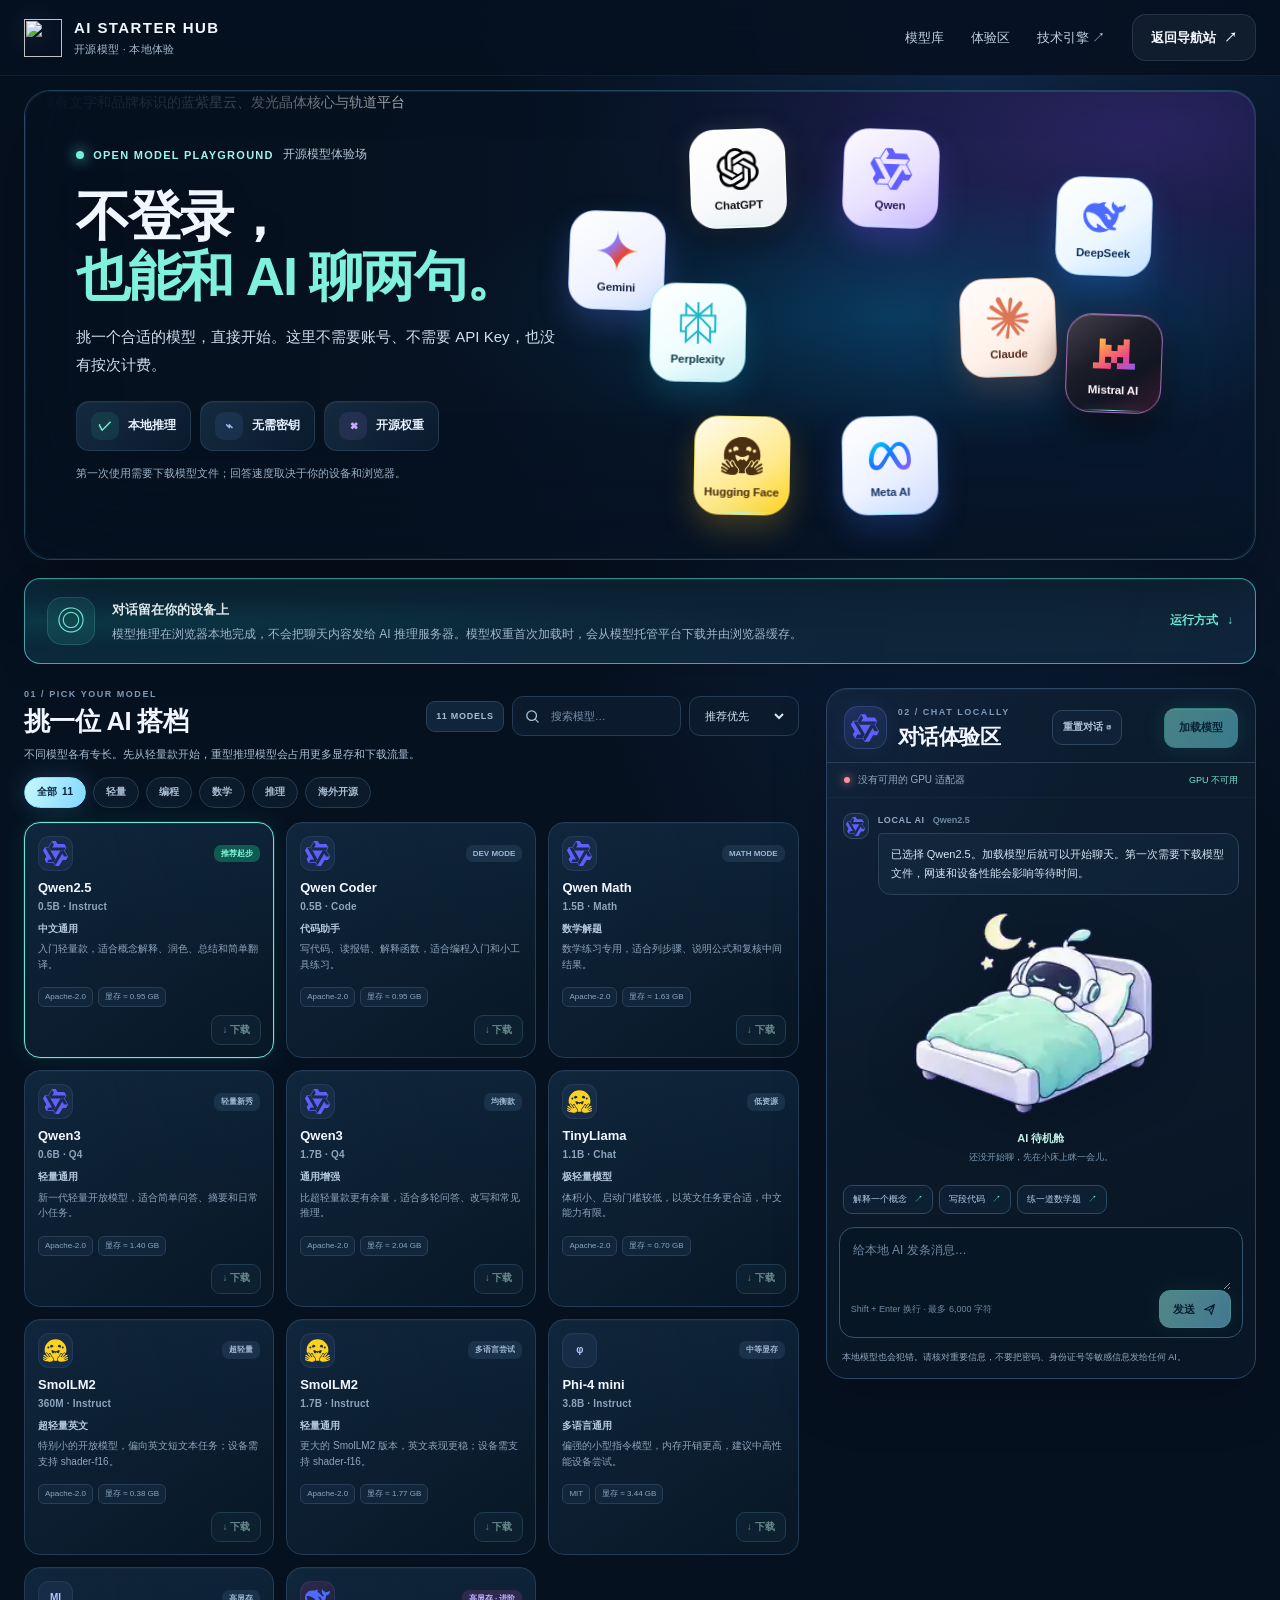
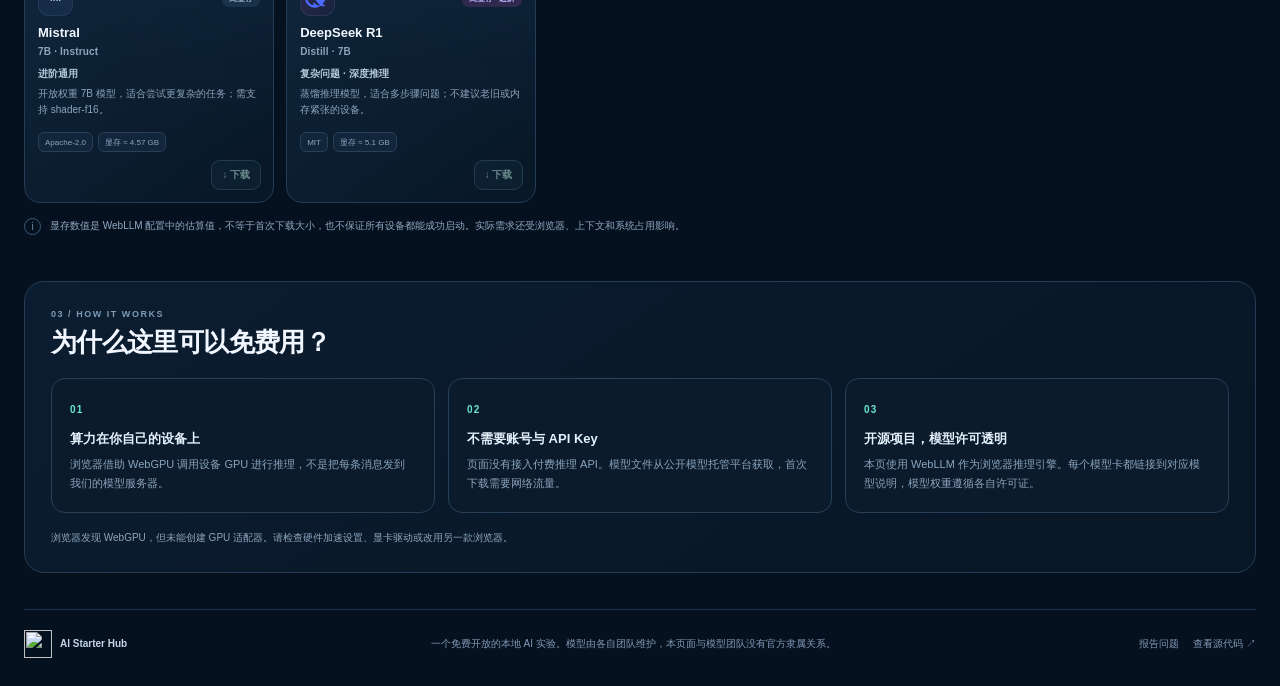
==== commit b36cdd2d: "Remove baked-in logo duplicates and optimize mobile hero crop" ====
--- a/ai-lab/index.html
+++ b/ai-lab/index.html
@@ -14,7 +14,7 @@
   <meta property="og:title" content="本地 AI 实验室 · AI Starter Hub">
   <meta property="og:description" content="不登录、不填 API Key，直接在浏览器里体验开源 AI 模型。">
   <meta property="og:url" content="https://starterhub-dev.github.io/ai-tools/ai-lab/">
-  <link rel="stylesheet" href="lab.css?v=20261016-responsive-refactor-17">
+  <link rel="stylesheet" href="lab.css?v=20261016-clean-artwork-18">
   <script type="application/ld+json">{"@context":"https://schema.org","@type":"WebApplication","name":"AI Starter Hub 本地 AI 实验室","url":"https://starterhub-dev.github.io/ai-tools/ai-lab/","applicationCategory":"AIApplication","operatingSystem":"Modern browser with WebGPU","description":"在浏览器端运行开源语言模型的免费体验页。","offers":{"@type":"Offer","price":"0","priceCurrency":"USD"}}</script>
 </head>
 <body>
@@ -47,7 +47,7 @@
         <p class="hero-caveat">第一次使用需要下载模型文件；回答速度取决于你的设备和浏览器。</p>
       </div>
       <div class="hero-art" aria-label="AI 品牌星云主视觉">
-        <img class="hero-nebula-image" src="https://cdn.openart.ai/openart-uploads/production/attachment-transfers/6f2ab2829d4236ebd4e9d60ba35c15cff63a21f1304e07e8ac52e4d75f2e100c.jpg?v=20261016-nebula-4k-10" width="3840" height="1371" alt="深蓝宇宙中的发光晶体核心、霓虹轨道与悬浮能量碎片" fetchpriority="high" decoding="async">
+        <img class="hero-nebula-image" src="assets/ai-lab-nebula-clean.webp?v=20261016-clean-artwork-18" width="2098" height="750" alt="没有文字和品牌标识的蓝紫星云、发光晶体核心与轨道平台" fetchpriority="high" decoding="async">
         <div class="hero-brand-cloud" aria-label="AI 品牌标识">
           <span class="hero-brand-tile hero-brand-chatgpt"><img src="assets/logos/openai.svg" alt="" loading="eager" decoding="async"><b>ChatGPT</b></span>
           <span class="hero-brand-tile hero-brand-gemini"><img src="assets/logos/gemini-app.svg" alt="" loading="eager" decoding="async"><b>Gemini</b></span>
--- a/ai-lab/lab.css
+++ b/ai-lab/lab.css
@@ -574,28 +574,28 @@
 
   .hero-art {
     position:relative; inset:auto; z-index:1; display:block;
-    width:calc(100% + 40px); height:auto; min-height:0; aspect-ratio:3840 / 1371;
+    width:calc(100% + 40px); height:auto; min-height:0; aspect-ratio:16 / 10;
     flex:none; margin:18px -20px -20px; overflow:hidden; border-radius:0 0 18px 18px; background:#07172b;
   }
   .hero-nebula-image {
     position:absolute; inset:0; display:block; width:100%; height:100%; max-width:none; max-height:none;
-    transform:none; object-fit:cover; object-position:center; opacity:1; mix-blend-mode:normal;
+    transform:none; object-fit:cover; object-position:85% center; opacity:1; mix-blend-mode:normal;
     filter:saturate(1.08) contrast(1.04); -webkit-mask-image:none; mask-image:none;
   }
   .hero-brand-cloud { position:absolute; inset:0; }
-  .hero-brand-tile { display:flex; width:clamp(36px,7vw,58px); height:clamp(38px,7.25vw,62px); padding:5px 3px 4px; gap:3px; border-radius:12px; }
+  .hero-brand-tile { display:flex; width:clamp(34px,10vw,44px); height:clamp(36px,11vw,46px); padding:5px 3px 4px; gap:3px; border-radius:12px; }
   .hero-brand-tile:before { border-radius:11px; }
   .hero-brand-tile img { width:52%; height:auto; aspect-ratio:1; max-height:58%; object-fit:contain; }
   .hero-brand-tile b { width:100%; font-size:clamp(5px,1.1vw,8px); letter-spacing:-.02em; line-height:1.05; white-space:nowrap; }
-  .hero-brand-chatgpt { left:54.1%; top:8.2%; transform:rotate(-2deg); }
-  .hero-brand-gemini { left:44.2%; top:25.7%; transform:rotate(2deg); }
-  .hero-brand-qwen { left:66.5%; top:8.2%; transform:rotate(2deg); }
-  .hero-brand-deepseek { left:83.8%; right:auto; top:18.3%; transform:rotate(2deg); }
-  .hero-brand-claude { left:76%; top:40%; transform:rotate(-2deg); }
-  .hero-brand-mistral { left:84.6%; right:auto; top:47.7%; transform:rotate(2deg); }
-  .hero-brand-perplexity { left:50.8%; top:41.1%; transform:rotate(1deg); }
-  .hero-brand-meta { left:66.4%; top:69.5%; transform:rotate(-1deg); }
-  .hero-brand-hf { left:54.4%; top:69.5%; transform:rotate(1deg); }
+  .hero-brand-chatgpt { left:31%; top:8.2%; transform:rotate(-2deg); }
+  .hero-brand-gemini { left:14%; top:25.7%; transform:rotate(2deg); }
+  .hero-brand-qwen { left:53%; top:8.2%; transform:rotate(2deg); }
+  .hero-brand-deepseek { left:83%; right:auto; top:18.3%; transform:rotate(2deg); }
+  .hero-brand-claude { left:69%; top:40%; transform:rotate(-2deg); }
+  .hero-brand-mistral { left:84%; right:auto; top:47.7%; transform:rotate(2deg); }
+  .hero-brand-perplexity { left:25%; top:41.1%; transform:rotate(1deg); }
+  .hero-brand-meta { left:53%; top:69.5%; transform:rotate(-1deg); }
+  .hero-brand-hf { left:32%; top:69.5%; transform:rotate(1deg); }
 
   .privacy-strip { align-items:flex-start; gap:11px; margin-bottom:20px; padding:13px; border-radius:15px; }
   .privacy-mark { width:38px; height:38px; border-radius:12px; font-size:23px; }
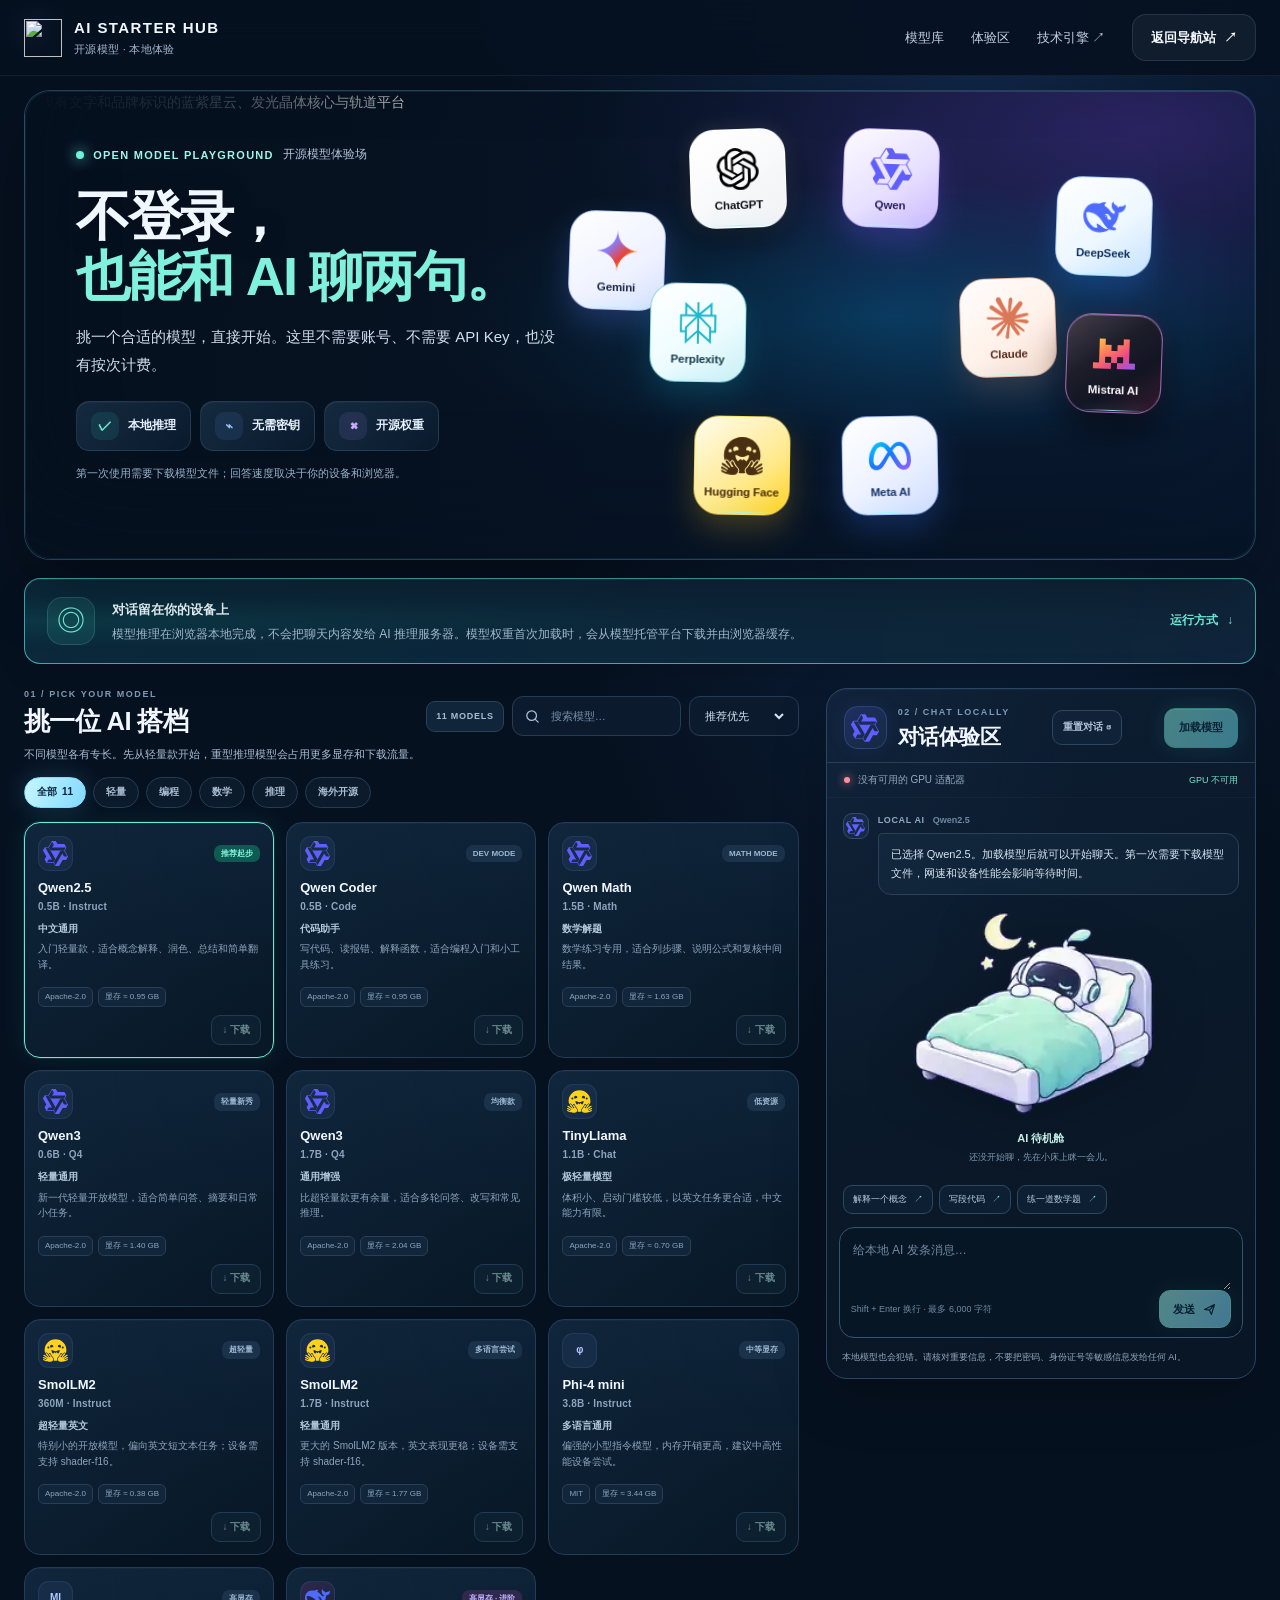
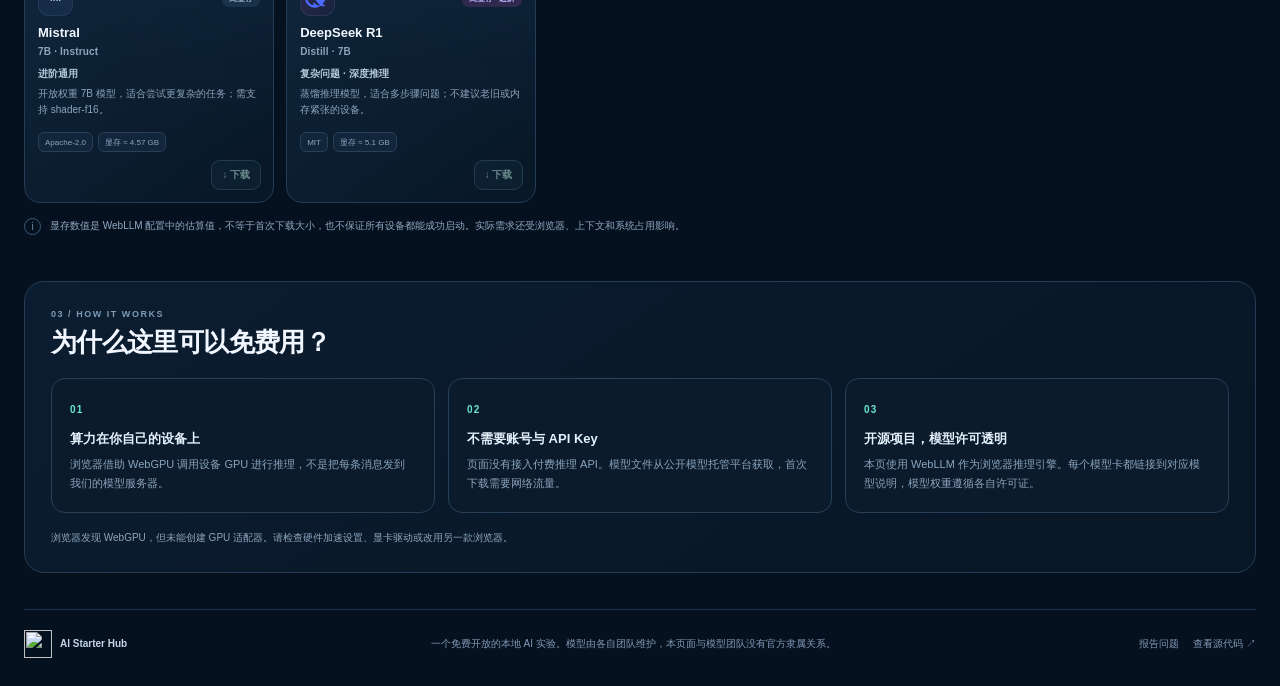
==== commit 22222242: "Give mobile AI logos a clean dedicated responsive row" ====
--- a/ai-lab/index.html
+++ b/ai-lab/index.html
@@ -14,7 +14,7 @@
   <meta property="og:title" content="本地 AI 实验室 · AI Starter Hub">
   <meta property="og:description" content="不登录、不填 API Key，直接在浏览器里体验开源 AI 模型。">
   <meta property="og:url" content="https://starterhub-dev.github.io/ai-tools/ai-lab/">
-  <link rel="stylesheet" href="lab.css?v=20261016-clean-artwork-18">
+  <link rel="stylesheet" href="lab.css?v=20261016-adaptive-brand-row-19">
   <script type="application/ld+json">{"@context":"https://schema.org","@type":"WebApplication","name":"AI Starter Hub 本地 AI 实验室","url":"https://starterhub-dev.github.io/ai-tools/ai-lab/","applicationCategory":"AIApplication","operatingSystem":"Modern browser with WebGPU","description":"在浏览器端运行开源语言模型的免费体验页。","offers":{"@type":"Offer","price":"0","priceCurrency":"USD"}}</script>
 </head>
 <body>
@@ -48,18 +48,19 @@
       </div>
       <div class="hero-art" aria-label="AI 品牌星云主视觉">
         <img class="hero-nebula-image" src="assets/ai-lab-nebula-clean.webp?v=20261016-clean-artwork-18" width="2098" height="750" alt="没有文字和品牌标识的蓝紫星云、发光晶体核心与轨道平台" fetchpriority="high" decoding="async">
-        <div class="hero-brand-cloud" aria-label="AI 品牌标识">
-          <span class="hero-brand-tile hero-brand-chatgpt"><img src="assets/logos/openai.svg" alt="" loading="eager" decoding="async"><b>ChatGPT</b></span>
-          <span class="hero-brand-tile hero-brand-gemini"><img src="assets/logos/gemini-app.svg" alt="" loading="eager" decoding="async"><b>Gemini</b></span>
-          <span class="hero-brand-tile hero-brand-qwen"><img src="assets/logos/qwen.svg" alt="" loading="eager" decoding="async"><b>Qwen</b></span>
-          <span class="hero-brand-tile hero-brand-deepseek"><img src="assets/logos/deepseek.svg" alt="" loading="eager" decoding="async"><b>DeepSeek</b></span>
-          <span class="hero-brand-tile hero-brand-claude"><img src="assets/logos/claude.svg" alt="" loading="eager" decoding="async"><b>Claude</b></span>
-          <span class="hero-brand-tile hero-brand-mistral"><img src="assets/logos/mistral-app.svg" alt="" loading="eager" decoding="async"><b>Mistral AI</b></span>
-          <span class="hero-brand-tile hero-brand-meta"><img src="assets/logos/meta-ai.svg" alt="" loading="eager" decoding="async"><b>Meta AI</b></span>
-          <span class="hero-brand-tile hero-brand-perplexity"><img src="assets/logos/perplexity.svg" alt="" loading="eager" decoding="async"><b>Perplexity</b></span>
-          <span class="hero-brand-tile hero-brand-hf"><img src="assets/logos/huggingface-app.svg" alt="" loading="eager" decoding="async"><b>Hugging Face</b></span>
-        </div>
       </div>
+      <div class="hero-brand-cloud" aria-label="AI 品牌标识">
+      <span class="hero-brand-tile hero-brand-chatgpt"><img src="assets/logos/openai.svg" alt="" loading="eager" decoding="async"><b>ChatGPT</b></span>
+      <span class="hero-brand-tile hero-brand-gemini"><img src="assets/logos/gemini-app.svg" alt="" loading="eager" decoding="async"><b>Gemini</b></span>
+      <span class="hero-brand-tile hero-brand-qwen"><img src="assets/logos/qwen.svg" alt="" loading="eager" decoding="async"><b>Qwen</b></span>
+      <span class="hero-brand-tile hero-brand-deepseek"><img src="assets/logos/deepseek.svg" alt="" loading="eager" decoding="async"><b>DeepSeek</b></span>
+      <span class="hero-brand-tile hero-brand-claude"><img src="assets/logos/claude.svg" alt="" loading="eager" decoding="async"><b>Claude</b></span>
+      <span class="hero-brand-tile hero-brand-mistral"><img src="assets/logos/mistral-app.svg" alt="" loading="eager" decoding="async"><b>Mistral AI</b></span>
+      <span class="hero-brand-tile hero-brand-meta"><img src="assets/logos/meta-ai.svg" alt="" loading="eager" decoding="async"><b>Meta AI</b></span>
+      <span class="hero-brand-tile hero-brand-perplexity"><img src="assets/logos/perplexity.svg" alt="" loading="eager" decoding="async"><b>Perplexity</b></span>
+      <span class="hero-brand-tile hero-brand-hf"><img src="assets/logos/huggingface-app.svg" alt="" loading="eager" decoding="async"><b>Hugging Face</b></span>
+      </div>
+
     </section>
 
     <section class="privacy-strip" aria-label="隐私与运行方式">
--- a/ai-lab/lab.css
+++ b/ai-lab/lab.css
@@ -575,27 +575,29 @@
   .hero-art {
     position:relative; inset:auto; z-index:1; display:block;
     width:calc(100% + 40px); height:auto; min-height:0; aspect-ratio:16 / 10;
-    flex:none; margin:18px -20px -20px; overflow:hidden; border-radius:0 0 18px 18px; background:#07172b;
+    flex:none; margin:18px -20px 0; overflow:hidden; border-radius:0; background:#07172b;
   }
   .hero-nebula-image {
     position:absolute; inset:0; display:block; width:100%; height:100%; max-width:none; max-height:none;
-    transform:none; object-fit:cover; object-position:85% center; opacity:1; mix-blend-mode:normal;
+    transform:none; object-fit:cover; object-position:65% center; opacity:1; mix-blend-mode:normal;
     filter:saturate(1.08) contrast(1.04); -webkit-mask-image:none; mask-image:none;
   }
-  .hero-brand-cloud { position:absolute; inset:0; }
-  .hero-brand-tile { display:flex; width:clamp(34px,10vw,44px); height:clamp(36px,11vw,46px); padding:5px 3px 4px; gap:3px; border-radius:12px; }
-  .hero-brand-tile:before { border-radius:11px; }
-  .hero-brand-tile img { width:52%; height:auto; aspect-ratio:1; max-height:58%; object-fit:contain; }
-  .hero-brand-tile b { width:100%; font-size:clamp(5px,1.1vw,8px); letter-spacing:-.02em; line-height:1.05; white-space:nowrap; }
-  .hero-brand-chatgpt { left:31%; top:8.2%; transform:rotate(-2deg); }
-  .hero-brand-gemini { left:14%; top:25.7%; transform:rotate(2deg); }
-  .hero-brand-qwen { left:53%; top:8.2%; transform:rotate(2deg); }
-  .hero-brand-deepseek { left:83%; right:auto; top:18.3%; transform:rotate(2deg); }
-  .hero-brand-claude { left:69%; top:40%; transform:rotate(-2deg); }
-  .hero-brand-mistral { left:84%; right:auto; top:47.7%; transform:rotate(2deg); }
-  .hero-brand-perplexity { left:25%; top:41.1%; transform:rotate(1deg); }
-  .hero-brand-meta { left:53%; top:69.5%; transform:rotate(-1deg); }
-  .hero-brand-hf { left:32%; top:69.5%; transform:rotate(1deg); }
+  .hero-brand-cloud {
+    position:relative; inset:auto; z-index:2; display:grid;
+    grid-template-columns:repeat(5,minmax(0,1fr)); gap:8px;
+    width:calc(100% + 40px); margin:0 -20px -20px; padding:14px 16px 18px;
+    border-top:1px solid #b8dfff18;
+    background:linear-gradient(180deg,#08182af7,#071426);
+  }
+  .hero-brand-tile {
+    position:relative; inset:auto; left:auto; right:auto; top:auto;
+    width:100%; height:58px; padding:6px 2px 5px; gap:4px;
+    border-radius:11px; transform:none!important; animation:none!important;
+    box-shadow:0 4px 12px #0003,inset 0 1px #ffffff14;
+  }
+  .hero-brand-tile:before { border-radius:10px; }
+  .hero-brand-tile img { width:25px; height:25px; max-height:25px; }
+  .hero-brand-tile b { font-size:clamp(5px,1.8vw,8px); letter-spacing:-.035em; line-height:1.05; white-space:nowrap; }
 
   .privacy-strip { align-items:flex-start; gap:11px; margin-bottom:20px; padding:13px; border-radius:15px; }
   .privacy-mark { width:38px; height:38px; border-radius:12px; font-size:23px; }
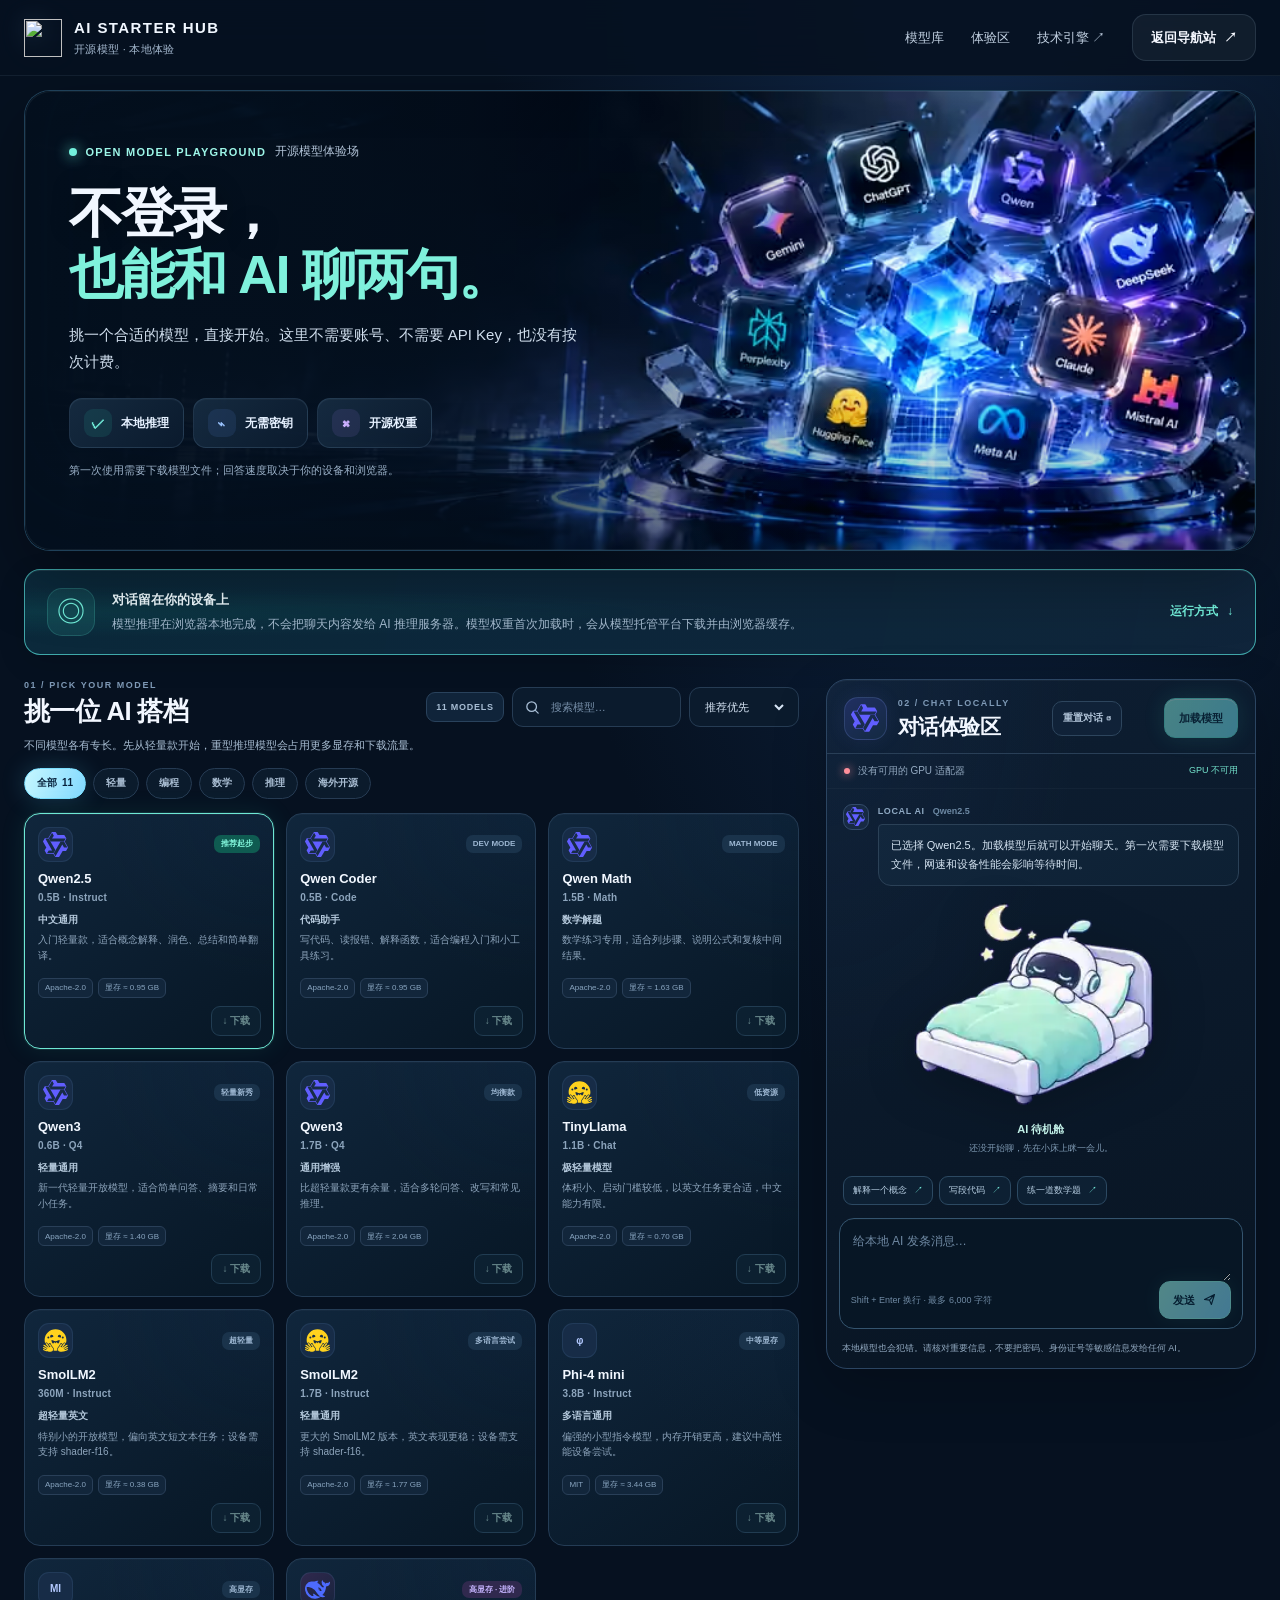
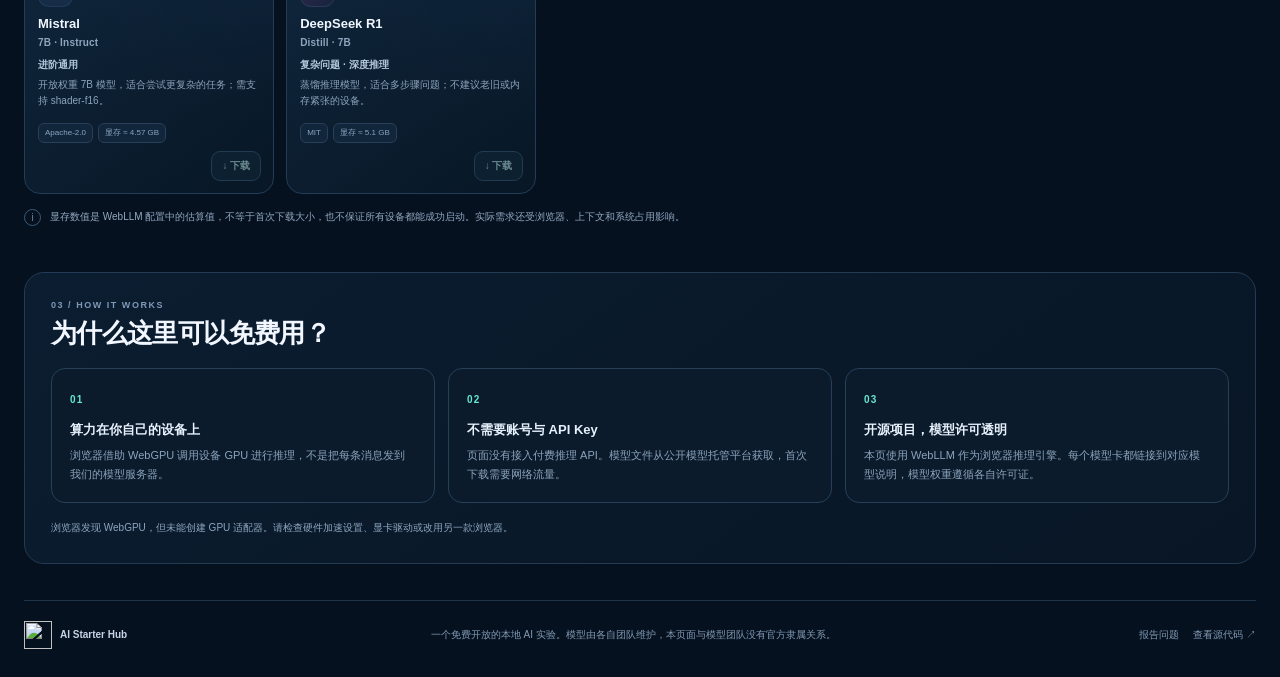
==== commit 9b48099e: "Replace nebula art with cinematic AI hero for desktop and mobile" ====
--- a/ai-lab/index.html
+++ b/ai-lab/index.html
@@ -14,7 +14,7 @@
   <meta property="og:title" content="本地 AI 实验室 · AI Starter Hub">
   <meta property="og:description" content="不登录、不填 API Key，直接在浏览器里体验开源 AI 模型。">
   <meta property="og:url" content="https://starterhub-dev.github.io/ai-tools/ai-lab/">
-  <link rel="stylesheet" href="lab.css?v=20261016-adaptive-brand-row-19">
+  <link rel="stylesheet" href="lab.css?v=20261016-cinematic-hero-20">
   <script type="application/ld+json">{"@context":"https://schema.org","@type":"WebApplication","name":"AI Starter Hub 本地 AI 实验室","url":"https://starterhub-dev.github.io/ai-tools/ai-lab/","applicationCategory":"AIApplication","operatingSystem":"Modern browser with WebGPU","description":"在浏览器端运行开源语言模型的免费体验页。","offers":{"@type":"Offer","price":"0","priceCurrency":"USD"}}</script>
 </head>
 <body>
@@ -46,21 +46,9 @@
         </div>
         <p class="hero-caveat">第一次使用需要下载模型文件；回答速度取决于你的设备和浏览器。</p>
       </div>
-      <div class="hero-art" aria-label="AI 品牌星云主视觉">
-        <img class="hero-nebula-image" src="assets/ai-lab-nebula-clean.webp?v=20261016-clean-artwork-18" width="2098" height="750" alt="没有文字和品牌标识的蓝紫星云、发光晶体核心与轨道平台" fetchpriority="high" decoding="async">
+      <div class="hero-art" aria-label="AI Starter Hub 品牌主视觉">
+        <img class="hero-main-visual" src="assets/ai-lab-hero.avif?v=20261016-cinematic-hero-20" width="960" height="360" alt="深蓝科技空间中悬浮的主流 AI 品牌徽章与发光水晶核心，左侧留有标题空间" fetchpriority="high" decoding="async">
       </div>
-      <div class="hero-brand-cloud" aria-label="AI 品牌标识">
-      <span class="hero-brand-tile hero-brand-chatgpt"><img src="assets/logos/openai.svg" alt="" loading="eager" decoding="async"><b>ChatGPT</b></span>
-      <span class="hero-brand-tile hero-brand-gemini"><img src="assets/logos/gemini-app.svg" alt="" loading="eager" decoding="async"><b>Gemini</b></span>
-      <span class="hero-brand-tile hero-brand-qwen"><img src="assets/logos/qwen.svg" alt="" loading="eager" decoding="async"><b>Qwen</b></span>
-      <span class="hero-brand-tile hero-brand-deepseek"><img src="assets/logos/deepseek.svg" alt="" loading="eager" decoding="async"><b>DeepSeek</b></span>
-      <span class="hero-brand-tile hero-brand-claude"><img src="assets/logos/claude.svg" alt="" loading="eager" decoding="async"><b>Claude</b></span>
-      <span class="hero-brand-tile hero-brand-mistral"><img src="assets/logos/mistral-app.svg" alt="" loading="eager" decoding="async"><b>Mistral AI</b></span>
-      <span class="hero-brand-tile hero-brand-meta"><img src="assets/logos/meta-ai.svg" alt="" loading="eager" decoding="async"><b>Meta AI</b></span>
-      <span class="hero-brand-tile hero-brand-perplexity"><img src="assets/logos/perplexity.svg" alt="" loading="eager" decoding="async"><b>Perplexity</b></span>
-      <span class="hero-brand-tile hero-brand-hf"><img src="assets/logos/huggingface-app.svg" alt="" loading="eager" decoding="async"><b>Hugging Face</b></span>
-      </div>
-
     </section>
 
     <section class="privacy-strip" aria-label="隐私与运行方式">
--- a/ai-lab/lab.css
+++ b/ai-lab/lab.css
@@ -680,3 +680,63 @@
   .hero-brand-tile img { width:24px; height:24px; }
 }
 @media (prefers-reduced-motion: reduce) { .hero-brand-tile { animation:none; will-change:auto; } }
+
+/* Cinematic hero: one strong image, copy on the left, no duplicate floating logo cards. */
+.hero {
+  position:relative; isolation:isolate;
+  min-height:clamp(410px,36vw,530px);
+  padding:clamp(34px,4vw,58px) clamp(26px,3.4vw,52px);
+  background:#061120;
+}
+.hero:before {
+  z-index:2; pointer-events:none;
+  background:
+    linear-gradient(90deg,#04101e 0%,#04101ef2 20%,#04101ecc 36%,#04101e66 48%,#04101e05 68%,transparent 100%),
+    linear-gradient(0deg,#04101e40 0%,transparent 36%);
+}
+.hero:after { z-index:3; pointer-events:none; }
+.hero-copy { position:relative; z-index:4; width:min(48%,640px); max-width:640px; }
+.hero-art {
+  position:absolute; inset:0; z-index:1; display:block;
+  width:100%; height:100%; margin:0; overflow:hidden;
+  border-radius:inherit; background:#061120; pointer-events:none;
+}
+.hero-main-visual {
+  display:block; position:absolute; inset:0;
+  width:100%; height:100%; max-width:none; max-height:none;
+  object-fit:cover; object-position:center center;
+  opacity:1; filter:saturate(1.06) contrast(1.04);
+  -webkit-mask-image:none; mask-image:none;
+}
+.hero-brand-cloud { display:none !important; }
+
+@media (max-device-width:720px) and (orientation:portrait),
+       (max-width:680px) and (orientation:portrait) and (pointer:coarse) {
+  :root { --page:calc(100% - 24px); }
+  html,body { overflow-x:clip; }
+  .hero {
+    display:flex; flex-direction:column; align-items:stretch;
+    min-height:0; height:auto; padding:18px 17px 0;
+    margin:12px 0 16px; gap:0; border-radius:21px; overflow:hidden;
+    background:linear-gradient(145deg,#061120,#07172b);
+  }
+  .hero:before {
+    z-index:0;
+    background:
+      radial-gradient(ellipse at 100% 0%,#4c348b30 0%,transparent 44%),
+      linear-gradient(135deg,#061120 0%,#07162a 68%,#0b1730 100%);
+  }
+  .hero:after { z-index:3; box-shadow:inset 0 0 0 1px #d2f6ff10; }
+  .hero-copy { position:relative; z-index:4; width:100%; max-width:none; flex:none; }
+  .hero-art {
+    position:relative; inset:auto; z-index:1; display:block; flex:none;
+    width:calc(100% + 34px); height:auto; min-height:0; aspect-ratio:16 / 9;
+    margin:18px -17px 0; overflow:hidden; border-radius:0;
+  }
+  .hero-main-visual {
+    position:absolute; inset:0; width:100%; height:100%;
+    transform:none; object-fit:cover; object-position:78% center;
+    opacity:1; -webkit-mask-image:none; mask-image:none;
+  }
+}
+
